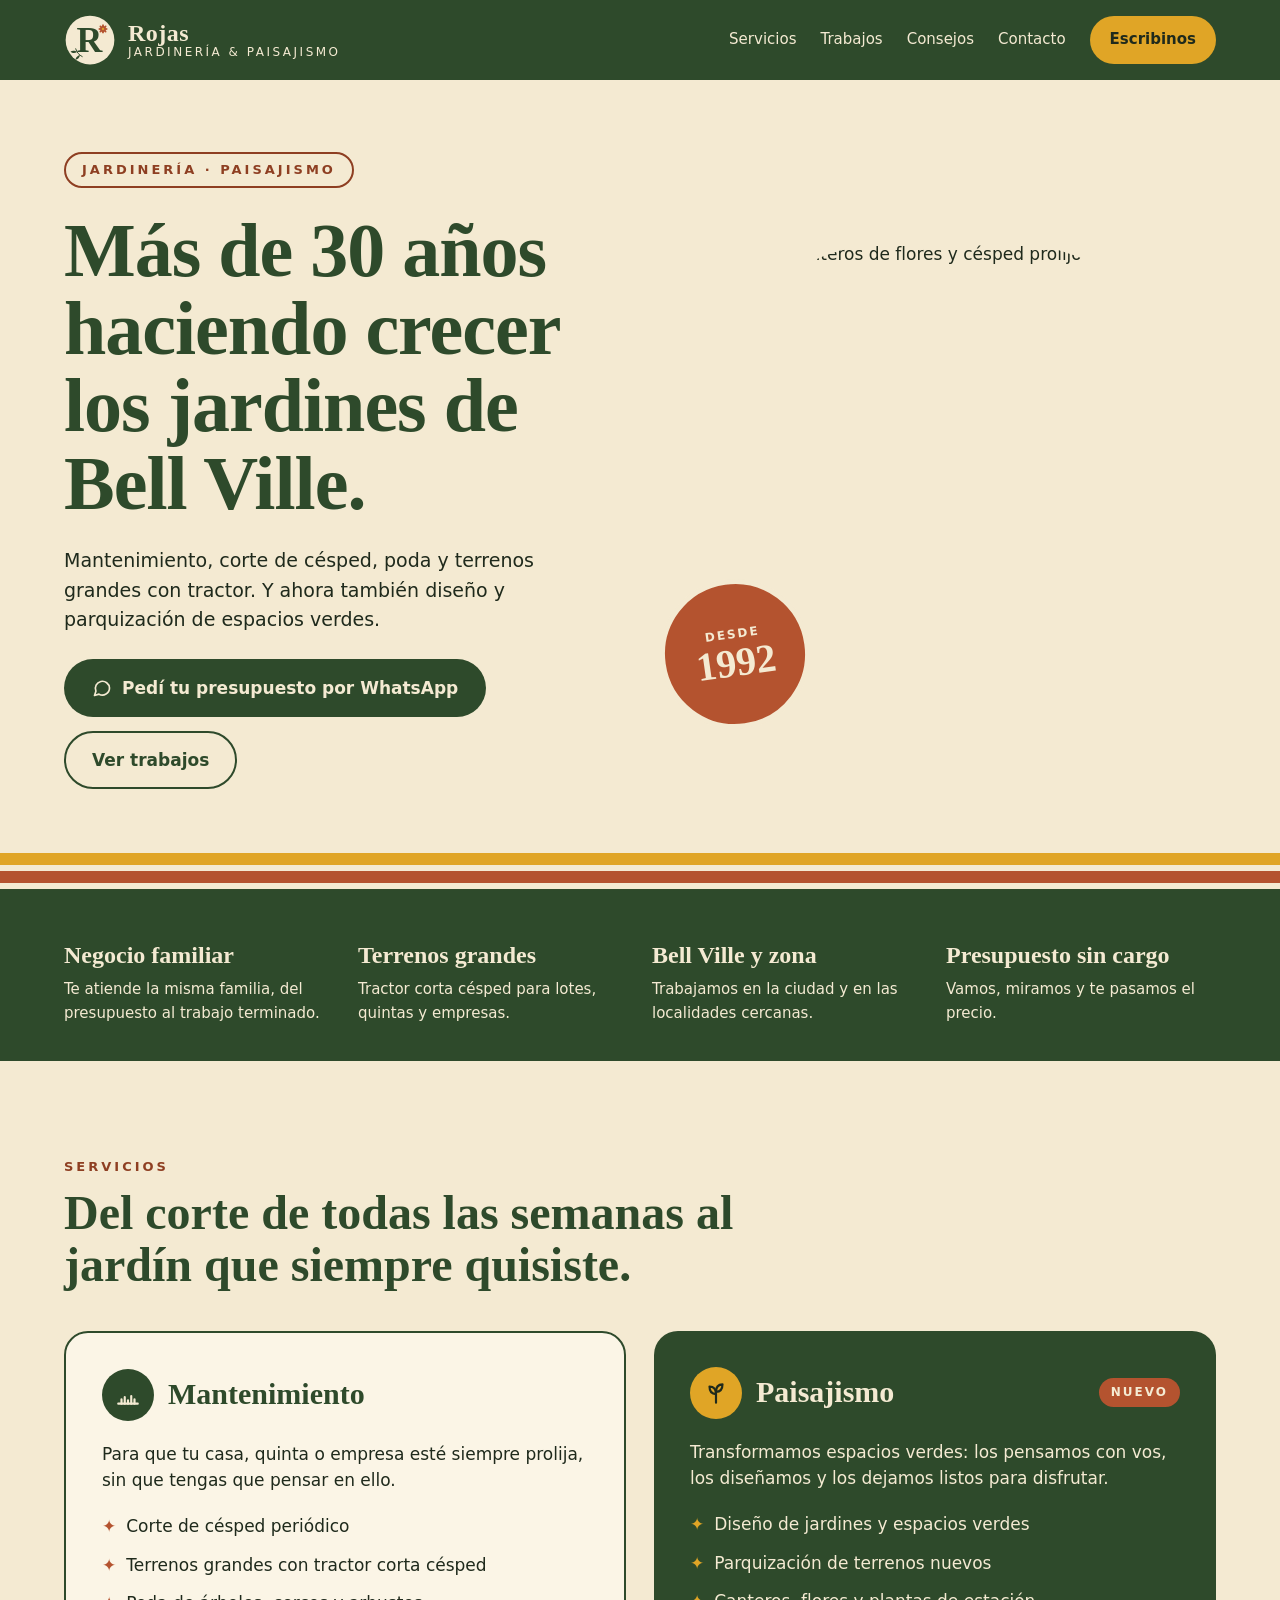
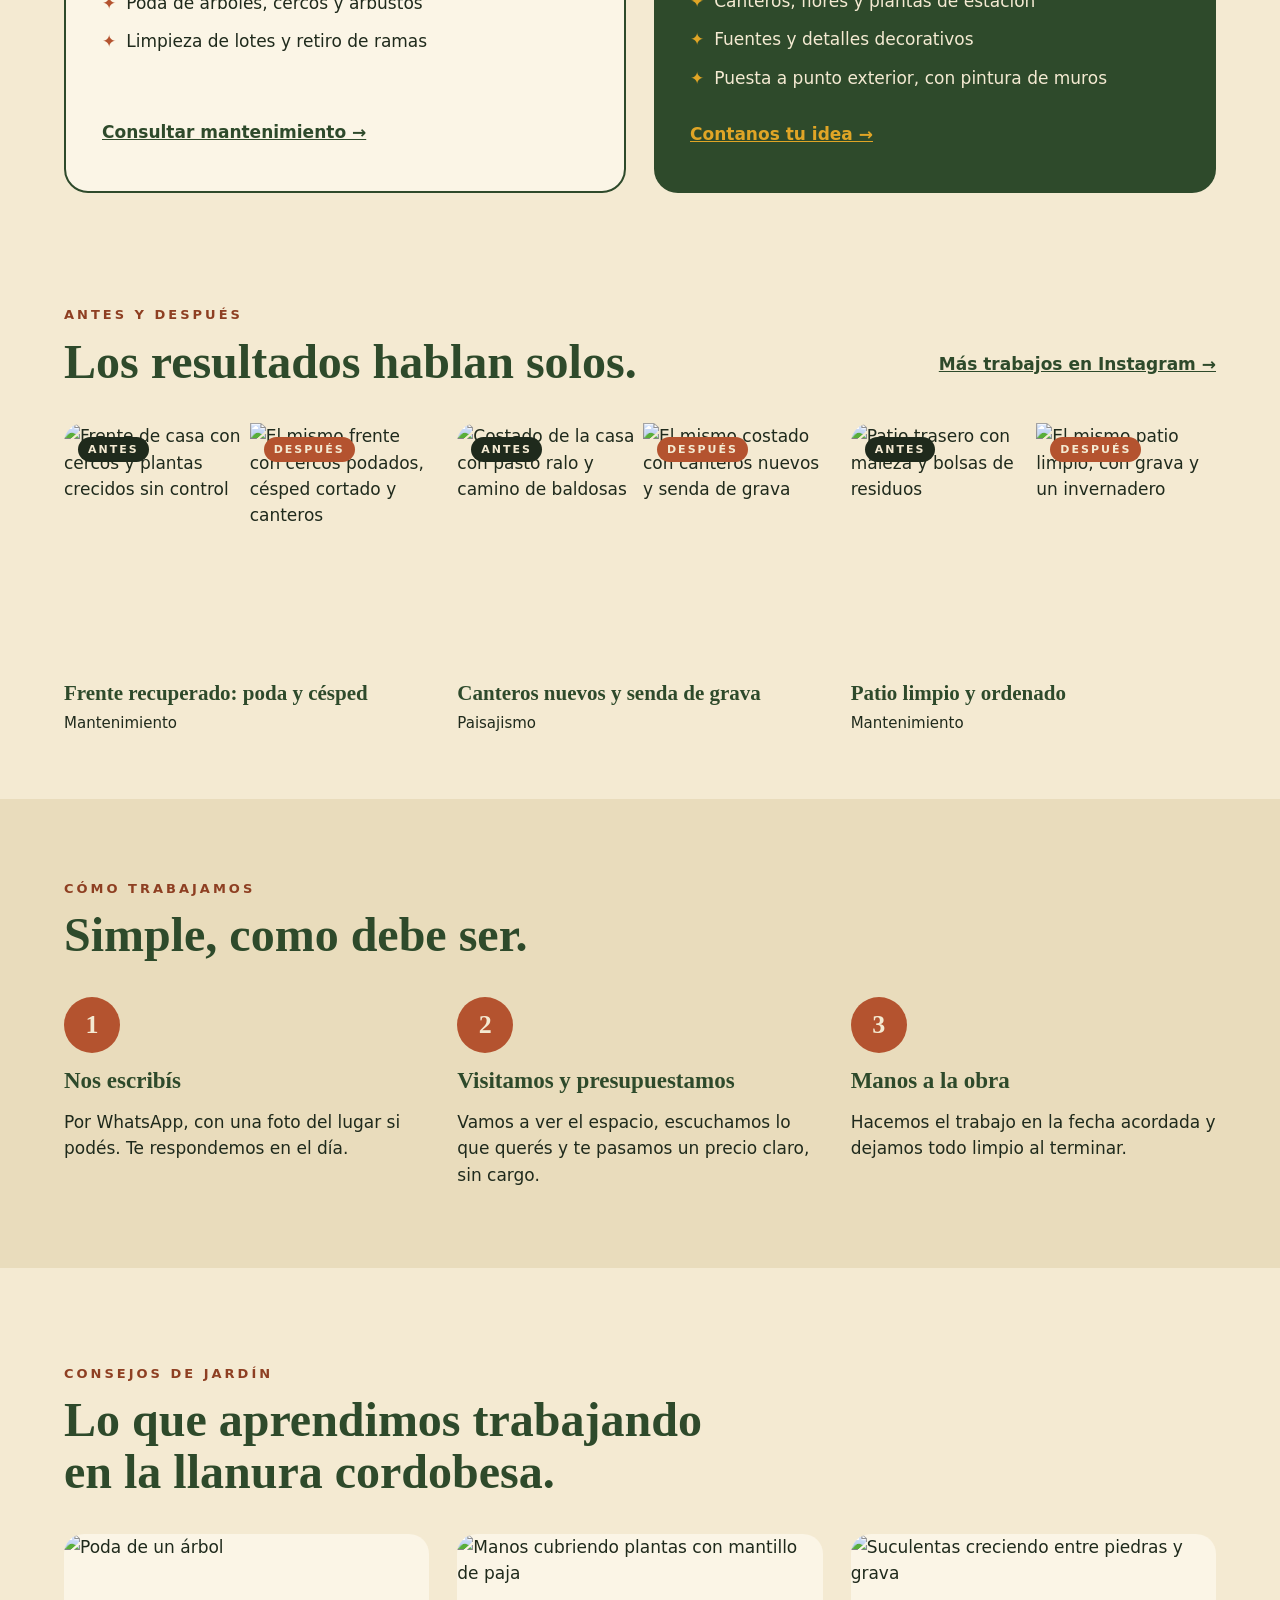
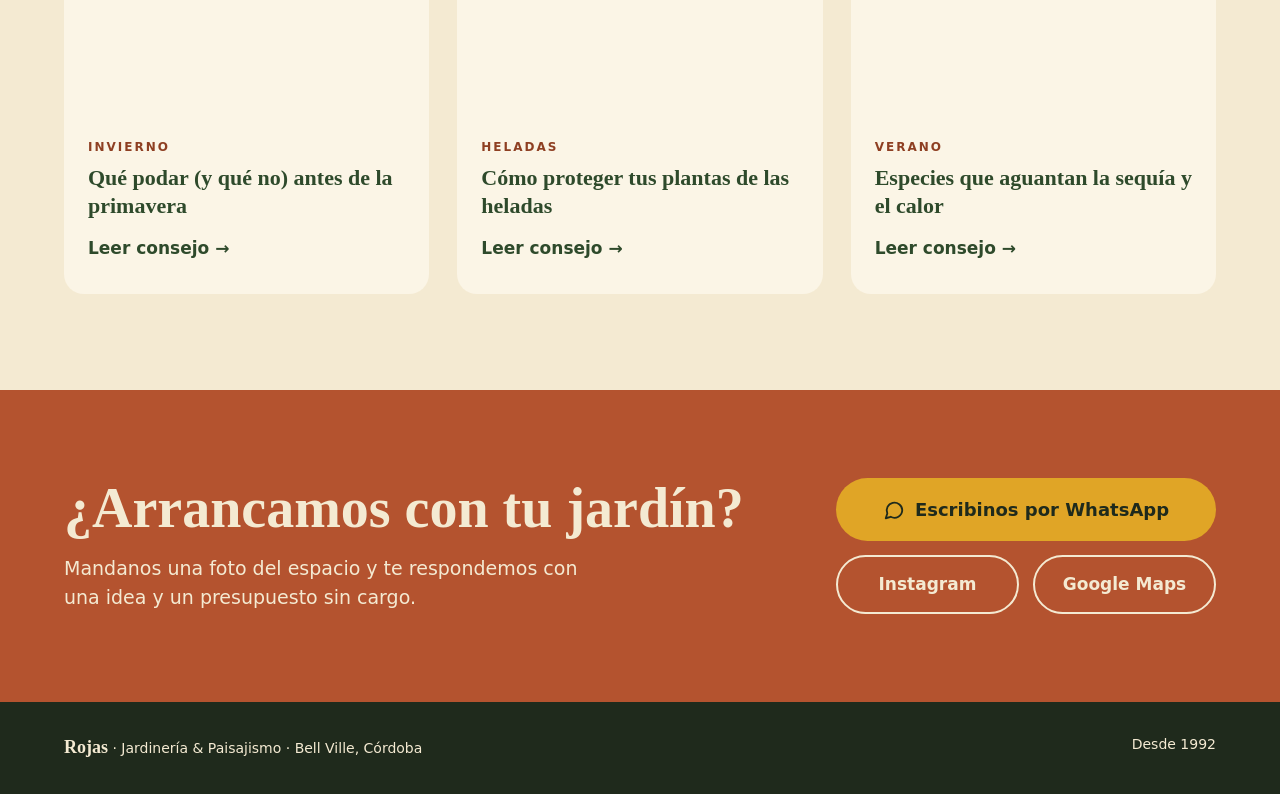
==== index.html @ 43760da1 "Add files via upload" ====
<!DOCTYPE html>
<html lang="es-AR">
<head>
<meta charset="utf-8">
<meta name="viewport" content="width=device-width, initial-scale=1">
<title>Rojas Jardinería y Paisajismo · Bell Ville, Córdoba</title>
<meta name="description" content="Jardinería y paisajismo en Bell Ville desde 1992. Corte de césped, poda, terrenos grandes con tractor, diseño y parquización de jardines. Presupuesto sin cargo por WhatsApp.">
<link rel="canonical" href="https://jardineriarojasbell.github.io/">
<meta name="theme-color" content="#2E4A2B">
<link rel="icon" type="image/png" href="favicon.png">
<link rel="apple-touch-icon" href="apple-touch-icon.png">

<meta property="og:type" content="website">
<meta property="og:locale" content="es_AR">
<meta property="og:site_name" content="Rojas Jardinería y Paisajismo">
<meta property="og:title" content="Rojas Jardinería y Paisajismo · Bell Ville">
<meta property="og:description" content="Más de 30 años haciendo crecer los jardines de Bell Ville. Mantenimiento, poda, corte con tractor y paisajismo.">
<meta property="og:url" content="https://jardineriarojasbell.github.io/">
<meta property="og:image" content="https://jardineriarojasbell.github.io/img/og.jpg">
<meta property="og:image:width" content="1200">
<meta property="og:image:height" content="630">
<meta name="twitter:card" content="summary_large_image">

<link rel="preload" href="fonts/fraunces-latin.woff2" as="font" type="font/woff2" crossorigin>
<link rel="preload" href="fonts/worksans-latin.woff2" as="font" type="font/woff2" crossorigin>
<link rel="preload" href="img/hero.webp" as="image" fetchpriority="high">

<script type="application/ld+json">
{
  "@context": "https://schema.org",
  "@type": "LocalBusiness",
  "additionalType": "https://en.wikipedia.org/wiki/Landscaping",
  "name": "Rojas Jardinería y Paisajismo",
  "description": "Jardinería y paisajismo en Bell Ville desde 1992: mantenimiento, corte de césped, poda, terrenos grandes con tractor, diseño y parquización.",
  "url": "https://jardineriarojasbell.github.io/",
  "image": "https://jardineriarojasbell.github.io/img/og.jpg",
  "logo": "https://jardineriarojasbell.github.io/img/logo.png",
  "foundingDate": "1992",
  "address": {
    "@type": "PostalAddress",
    "addressLocality": "Bell Ville",
    "addressRegion": "Córdoba",
    "addressCountry": "AR"
  },
  "areaServed": { "@type": "City", "name": "Bell Ville" }
}
</script>

<style>
@font-face{font-family:'Fraunces';font-style:normal;font-weight:600 900;font-display:swap;src:url(fonts/fraunces-latin.woff2) format('woff2');unicode-range:U+0000-00FF,U+0131,U+0152-0153,U+02BB-02BC,U+02C6,U+02DA,U+02DC,U+0304,U+0308,U+0329,U+2000-206F,U+20AC,U+2122,U+2191,U+2193,U+2212,U+2215,U+FEFF,U+FFFD}
@font-face{font-family:'Work Sans';font-style:normal;font-weight:400 700;font-display:swap;src:url(fonts/worksans-latin-ext.woff2) format('woff2');unicode-range:U+0100-02BA,U+02BD-02C5,U+02C7-02CC,U+02CE-02D7,U+02DD-02FF,U+0304,U+0308,U+0329,U+1D00-1DBF,U+1E00-1E9F,U+1EF2-1EFF,U+2020,U+20A0-20AB,U+20AD-20C4,U+2113,U+2C60-2C7F,U+A720-A7FF}
@font-face{font-family:'Work Sans';font-style:normal;font-weight:400 700;font-display:swap;src:url(fonts/worksans-latin.woff2) format('woff2');unicode-range:U+0000-00FF,U+0131,U+0152-0153,U+02BB-02BC,U+02C6,U+02DA,U+02DC,U+0304,U+0308,U+0329,U+2000-206F,U+20AC,U+2122,U+2191,U+2193,U+2212,U+2215,U+FEFF,U+FFFD}

:root{--verde:#2E4A2B;--crema:#F4EAD2;--terra:#B4532F;--terra-osc:#8E3F22;--tinta:#1F2A1C;--arena:#E9DCBC;--papel:#FBF5E6;--acento:#E0A526;--serif:'Fraunces',Georgia,serif}
*,*::before,*::after{box-sizing:border-box}
html{scroll-behavior:smooth}
body{margin:0;background:var(--crema);color:var(--tinta);font-family:'Work Sans',system-ui,sans-serif;font-size:17px;line-height:1.55;-webkit-text-size-adjust:100%}
img{max-width:100%}
a{color:var(--verde)}a:hover{color:var(--terra)}
:focus-visible{outline:3px solid var(--acento);outline-offset:3px}
.wrap{max-width:1200px;margin:0 auto;padding-left:24px;padding-right:24px}
.serif{font-family:var(--serif)}
.eyebrow{font-size:13px;font-weight:700;letter-spacing:3px;text-transform:uppercase;color:var(--terra-osc)}
.h2{margin:0;font-family:var(--serif);font-weight:900;font-size:clamp(32px,4vw,48px);line-height:1.08;color:var(--verde)}
.head{display:flex;flex-direction:column;gap:10px;max-width:680px}
.grid{display:grid;gap:28px}
.pill{border-radius:999px}
.sr{position:absolute;width:1px;height:1px;overflow:hidden;clip:rect(0 0 0 0);white-space:nowrap}

/* nav */
header{background:var(--verde);color:var(--crema);position:sticky;top:0;z-index:10}
.nav{display:flex;flex-wrap:wrap;align-items:center;justify-content:space-between;gap:16px;padding-top:14px;padding-bottom:14px}
.brand{display:flex;align-items:center;gap:12px;text-decoration:none;color:var(--crema)}
.brand:hover{color:var(--crema)}
.brand b{display:block;font-family:var(--serif);font-weight:900;font-size:24px;letter-spacing:.5px;line-height:1.05}
.brand small{display:block;font-size:12px;letter-spacing:2.5px;text-transform:uppercase;line-height:1.05}
nav ul{display:flex;flex-wrap:wrap;align-items:center;gap:8px 24px;margin:0;padding:0;list-style:none;font-weight:500;font-size:15px}
nav a{color:var(--crema);text-decoration:none;padding:10px 0;display:inline-block}
nav a:hover{color:var(--acento)}
.btn-acento{background:var(--acento);color:var(--tinta)!important;font-weight:700;padding:12px 20px!important;border-radius:999px}
.btn-acento:hover{background:#f0b93a}
@media (max-width:720px){nav .hide-m{display:none}.brand svg{width:44px;height:44px}}

/* hero */
.hero{display:flex;flex-wrap:wrap;align-items:center;gap:48px;padding-top:72px;padding-bottom:64px}
.hero-txt{flex:1 1 460px;min-width:0;display:flex;flex-direction:column;gap:24px}
.tag{align-self:flex-start;font-size:13px;font-weight:700;letter-spacing:3px;text-transform:uppercase;color:var(--terra-osc);border:2px solid var(--terra-osc);border-radius:999px;padding:6px 16px}
h1{margin:0;font-family:var(--serif);font-weight:900;font-size:clamp(40px,6vw,76px);line-height:1.02;color:var(--verde);letter-spacing:-1px}
.lead{margin:0;font-size:19px;max-width:520px}
.ctas{display:flex;flex-wrap:wrap;gap:14px}
.btn{display:inline-flex;align-items:center;justify-content:center;gap:10px;text-decoration:none;font-weight:700;border-radius:999px;transition:transform .15s ease,background .15s ease}
.btn:hover{transform:translateY(-2px)}
.btn-verde{background:var(--verde);color:var(--crema);padding:16px 28px}
.btn-verde:hover{background:#3a5c36;color:var(--crema)}
.btn-linea{color:var(--verde);padding:14px 26px;border:2px solid var(--verde)}
.btn-linea:hover{background:var(--verde);color:var(--crema)}
.hero-img{flex:1 1 420px;min-width:0;position:relative}
.hero-img img{display:block;width:100%;height:460px;object-fit:cover;border-radius:220px 220px 24px 24px}
.sello{position:absolute;left:-24px;bottom:-28px;width:150px;height:150px;border-radius:50%;background:var(--terra);color:var(--crema);display:flex;flex-direction:column;align-items:center;justify-content:center;text-align:center;transform:rotate(-8deg);border:5px solid var(--crema)}
.sello span{font-size:12px;font-weight:700;letter-spacing:2px;text-transform:uppercase}
.sello strong{font-family:var(--serif);font-weight:900;font-size:40px;line-height:1}
@media (max-width:560px){.hero{padding-top:44px}.hero-img img{height:360px;border-radius:180px 180px 20px 20px}.sello{left:-8px;width:120px;height:120px}.sello strong{font-size:32px}}

.franjas{display:flex;flex-direction:column;gap:6px}
.franjas i{display:block;height:12px}

/* confianza */
.confianza{background:var(--verde);color:var(--crema)}
.confianza .grid{grid-template-columns:repeat(auto-fit,minmax(220px,1fr));gap:24px;padding-top:36px;padding-bottom:36px}
.confianza div div{display:flex;flex-direction:column;gap:4px}
.confianza strong{font-family:var(--serif);font-size:24px}
.confianza span{font-size:15px}

/* servicios */
.servicios{display:flex;flex-direction:column;gap:40px;padding-top:96px;padding-bottom:48px}
.servicios .grid{grid-template-columns:repeat(auto-fit,minmax(min(100%,440px),1fr))}
.card{border-radius:24px;padding:36px;display:flex;flex-direction:column;gap:20px}
.card-claro{background:var(--papel);border:2px solid var(--verde)}
.card-verde{background:var(--verde);color:var(--crema)}
.card-top{display:flex;align-items:center;gap:14px}
.ico{width:52px;height:52px;flex:none;border-radius:50%;display:flex;align-items:center;justify-content:center}
.card h3{margin:0;font-family:var(--serif);font-size:30px}
.card-claro h3{color:var(--verde)}
.nuevo{margin-left:auto;font-size:12px;font-weight:700;letter-spacing:2px;text-transform:uppercase;background:var(--terra);padding:5px 12px;border-radius:999px}
.card p{margin:0}
.lista{margin:0;padding:0;list-style:none;display:flex;flex-direction:column;gap:12px;font-weight:500}
.lista li{display:flex;gap:10px;align-items:baseline}
.lista li::before{content:"✦";color:var(--terra);font-weight:900}
.card-verde .lista li::before{color:var(--acento)}
.mas{align-self:flex-start;margin-top:auto;font-weight:700;padding:10px 0}
.card-verde .mas{color:var(--acento)}
.card-verde .mas:hover{color:var(--crema)}

/* trabajos */
.trabajos{display:flex;flex-direction:column;gap:36px;padding-top:64px;padding-bottom:64px}
.trabajos-head{display:flex;flex-wrap:wrap;align-items:flex-end;justify-content:space-between;gap:16px}
.trabajos .grid{grid-template-columns:repeat(auto-fit,minmax(min(100%,340px),1fr))}
figure{margin:0;display:flex;flex-direction:column;gap:14px}
.par{display:grid;grid-template-columns:repeat(2,minmax(0,1fr));gap:6px;border-radius:20px;overflow:hidden}
.foto{height:240px;position:relative;padding:14px;display:flex;flex-direction:column}
.foto img{position:absolute;inset:0;width:100%;height:100%;object-fit:cover}
.foto span{position:relative;align-self:flex-start;color:var(--crema);font-size:11px;font-weight:700;letter-spacing:2px;padding:4px 10px;border-radius:999px}
.antes span{background:var(--tinta)}
.despues span{background:var(--terra)}
figcaption{display:flex;flex-direction:column;gap:2px}
figcaption strong{font-family:var(--serif);font-size:21px;color:var(--verde)}
figcaption span{font-size:15px}

/* pasos */
.pasos-bg{background:var(--arena)}
.pasos{display:flex;flex-direction:column;gap:36px;padding-top:80px;padding-bottom:80px}
.pasos ol{margin:0;padding:0;list-style:none;grid-template-columns:repeat(auto-fit,minmax(min(100%,280px),1fr))}
.pasos li{display:flex;flex-direction:column;gap:10px}
.num{width:56px;height:56px;border-radius:50%;background:var(--terra);color:var(--crema);font-family:var(--serif);font-weight:900;font-size:26px;display:flex;align-items:center;justify-content:center}
.pasos strong{font-family:var(--serif);font-size:23px;color:var(--verde)}

/* consejos */
.consejos{display:flex;flex-direction:column;gap:36px;padding-top:96px;padding-bottom:96px}
.consejos .grid{grid-template-columns:repeat(auto-fit,minmax(min(100%,300px),1fr));align-items:start}
.tip{background:var(--papel);border-radius:20px;overflow:hidden}
.tip img{display:block;width:100%;height:180px;object-fit:cover}
.tip-body{padding:24px;display:flex;flex-direction:column;gap:8px}
.tip-body .eyebrow{font-size:12px;letter-spacing:2px}
.tip h3{margin:0;font-family:var(--serif);font-size:22px;line-height:1.25;color:var(--verde)}
.tip summary{font-weight:700;color:var(--verde);padding:8px 0;cursor:pointer;list-style:none}
.tip summary::-webkit-details-marker{display:none}
.tip summary::after{content:" →"}
.tip details[open] summary::after{content:" ↑"}
.tip summary:hover{color:var(--terra)}
.tip details p{margin:4px 0 10px;font-size:16px}

/* contacto */
.contacto{background:var(--terra);color:var(--crema)}
.contacto .wrap{display:flex;flex-wrap:wrap;align-items:center;justify-content:space-between;gap:40px;padding-top:88px;padding-bottom:88px}
.contacto-txt{flex:1 1 480px;min-width:0;display:flex;flex-direction:column;gap:16px}
.contacto h2{margin:0;font-family:var(--serif);font-weight:900;font-size:clamp(34px,4.5vw,56px);line-height:1.05}
.contacto-btns{flex:0 1 380px;display:flex;flex-direction:column;gap:14px;min-width:min(100%,280px)}
.btn-wa{background:var(--acento);color:var(--tinta);font-size:18px;padding:18px 28px}
.btn-wa:hover{background:#f0b93a;color:var(--tinta)}
.dos{display:grid;grid-template-columns:repeat(2,minmax(0,1fr));gap:14px}
.btn-crema{color:var(--crema);padding:14px;border:2px solid var(--crema)}
.btn-crema:hover{background:var(--crema);color:var(--terra)}

footer.pie{background:var(--tinta);color:var(--crema)}
.pie .wrap{display:flex;flex-wrap:wrap;justify-content:space-between;gap:12px;font-size:14px;padding-top:32px;padding-bottom:32px}
.pie strong{font-family:var(--serif);font-size:18px}

/* botón flotante WhatsApp en celular */
.wa-float{position:fixed;right:16px;bottom:16px;z-index:20;width:58px;height:58px;border-radius:50%;background:#25D366;color:#fff;display:none;align-items:center;justify-content:center;box-shadow:0 6px 18px rgba(0,0,0,.25)}
.wa-float:hover{color:#fff}
@media (max-width:720px){.wa-float{display:flex}}
@media (prefers-reduced-motion:reduce){html{scroll-behavior:auto}.btn{transition:none}.btn:hover{transform:none}}
</style>
</head>
<body>

<header>
  <div class="wrap nav">
    <a href="#inicio" class="brand" aria-label="Rojas Jardinería y Paisajismo, inicio">
      <svg width="52" height="52" viewBox="0 0 320 320" aria-hidden="true">
        <defs>
          <path id="leaf" d="M0,0 C7,-9 19,-11 28,-5 C19,3 7,3 0,0 Z"/>
          <g id="daisy">
            <ellipse cx="0" cy="-12" rx="5" ry="10"/>
            <ellipse cx="0" cy="-12" rx="5" ry="10" transform="rotate(45)"/>
            <ellipse cx="0" cy="-12" rx="5" ry="10" transform="rotate(90)"/>
            <ellipse cx="0" cy="-12" rx="5" ry="10" transform="rotate(135)"/>
            <ellipse cx="0" cy="-12" rx="5" ry="10" transform="rotate(180)"/>
            <ellipse cx="0" cy="-12" rx="5" ry="10" transform="rotate(225)"/>
            <ellipse cx="0" cy="-12" rx="5" ry="10" transform="rotate(270)"/>
            <ellipse cx="0" cy="-12" rx="5" ry="10" transform="rotate(315)"/>
          </g>
        </defs>
        <circle cx="160" cy="160" r="150" fill="#F4EAD2"/>
        <path d="M112,262 C92,252 78,236 72,214" fill="none" stroke="#2E4A2B" stroke-width="6" stroke-linecap="round"/>
        <use href="#leaf" fill="#2E4A2B" transform="translate(98,253) rotate(145) scale(1.4)"/>
        <use href="#leaf" fill="#2E4A2B" transform="translate(80,234) rotate(-165) scale(1.4)"/>
        <text x="156" y="236" text-anchor="middle" font-family="Fraunces, Georgia, serif" font-weight="900" font-size="220" fill="#2E4A2B">R</text>
        <use href="#daisy" fill="#B4532F" transform="translate(240,92) scale(1.3)"/>
        <circle cx="240" cy="92" r="7" fill="#E0A526"/>
      </svg>
      <span><b>Rojas</b><small>Jardinería &amp; Paisajismo</small></span>
    </a>
    <nav aria-label="Principal">
      <ul>
        <li class="hide-m"><a href="#servicios">Servicios</a></li>
        <li class="hide-m"><a href="#trabajos">Trabajos</a></li>
        <li class="hide-m"><a href="#consejos">Consejos</a></li>
        <li class="hide-m"><a href="#contacto">Contacto</a></li>
        <li><a href="https://wa.me/" class="btn-acento" target="_blank" rel="noopener">Escribinos</a></li>
      </ul>
    </nav>
  </div>
</header>

<main>

<section id="inicio" class="wrap hero">
  <div class="hero-txt">
    <span class="tag">Jardinería · Paisajismo</span>
    <h1>Más de 30 años haciendo crecer los jardines de Bell Ville.</h1>
    <p class="lead">Mantenimiento, corte de césped, poda y terrenos grandes con tractor. Y ahora también diseño y parquización de espacios verdes.</p>
    <div class="ctas">
      <a href="https://wa.me/" class="btn btn-verde" target="_blank" rel="noopener">
        <svg width="20" height="20" viewBox="0 0 24 24" fill="none" stroke="currentColor" stroke-width="2" stroke-linecap="round" stroke-linejoin="round" aria-hidden="true"><path d="M21 12a8.5 8.5 0 0 1-12.6 7.4L3 21l1.7-5.2A8.5 8.5 0 1 1 21 12z"/></svg>
        Pedí tu presupuesto por WhatsApp</a>
      <a href="#trabajos" class="btn btn-linea">Ver trabajos</a>
    </div>
  </div>
  <div class="hero-img">
    <img src="img/hero.webp" width="960" height="615" alt="Jardín con canteros de flores y césped prolijo" fetchpriority="high">
    <div class="sello" aria-label="Desde 1992"><span>Desde</span><strong>1992</strong></div>
  </div>
</section>

<div class="franjas" aria-hidden="true"><i style="background:var(--acento)"></i><i style="background:var(--terra)"></i><i style="background:var(--verde)"></i></div>

<section class="confianza" aria-label="Por qué elegirnos">
  <div class="wrap grid">
    <div><strong>Negocio familiar</strong><span>Te atiende la misma familia, del presupuesto al trabajo terminado.</span></div>
    <div><strong>Terrenos grandes</strong><span>Tractor corta césped para lotes, quintas y empresas.</span></div>
    <div><strong>Bell Ville y zona</strong><span>Trabajamos en la ciudad y en las localidades cercanas.</span></div>
    <div><strong>Presupuesto sin cargo</strong><span>Vamos, miramos y te pasamos el precio.</span></div>
  </div>
</section>

<section id="servicios" class="wrap servicios">
  <div class="head">
    <span class="eyebrow">Servicios</span>
    <h2 class="h2">Del corte de todas las semanas al jardín que siempre quisiste.</h2>
  </div>
  <div class="grid">
    <article class="card card-claro">
      <div class="card-top">
        <span class="ico" style="background:var(--verde);color:var(--crema)"><svg width="26" height="26" viewBox="0 0 24 24" fill="none" stroke="currentColor" stroke-width="2" stroke-linecap="round" stroke-linejoin="round" aria-hidden="true"><path d="M3 20h18"/><path d="M6 20v-4M9 20v-6M12 20v-3M15 20v-7M18 20v-4"/></svg></span>
        <h3>Mantenimiento</h3>
      </div>
      <p>Para que tu casa, quinta o empresa esté siempre prolija, sin que tengas que pensar en ello.</p>
      <ul class="lista">
        <li>Corte de césped periódico</li>
        <li>Terrenos grandes con tractor corta césped</li>
        <li>Poda de árboles, cercos y arbustos</li>
        <li>Limpieza de lotes y retiro de ramas</li>
      </ul>
      <a href="https://wa.me/" class="mas" target="_blank" rel="noopener">Consultar mantenimiento →</a>
    </article>
    <article class="card card-verde">
      <div class="card-top">
        <span class="ico" style="background:var(--acento);color:var(--tinta)"><svg width="26" height="26" viewBox="0 0 24 24" fill="none" stroke="currentColor" stroke-width="2" stroke-linecap="round" stroke-linejoin="round" aria-hidden="true"><path d="M12 21v-9"/><path d="M12 13c-4 0-6-3-6-7 4 0 6 3 6 7z"/><path d="M12 11c0-4 2-7 6-7 0 4-2 7-6 7z"/></svg></span>
        <h3>Paisajismo</h3>
        <span class="nuevo">Nuevo</span>
      </div>
      <p>Transformamos espacios verdes: los pensamos con vos, los diseñamos y los dejamos listos para disfrutar.</p>
      <ul class="lista">
        <li>Diseño de jardines y espacios verdes</li>
        <li>Parquización de terrenos nuevos</li>
        <li>Canteros, flores y plantas de estación</li>
        <li>Fuentes y detalles decorativos</li>
        <li>Puesta a punto exterior, con pintura de muros</li>
      </ul>
      <a href="https://wa.me/" class="mas" target="_blank" rel="noopener">Contanos tu idea →</a>
    </article>
  </div>
</section>

<section id="trabajos" class="wrap trabajos">
  <div class="trabajos-head">
    <div class="head">
      <span class="eyebrow">Antes y después</span>
      <h2 class="h2">Los resultados hablan solos.</h2>
    </div>
    <a href="https://www.instagram.com/" target="_blank" rel="noopener" style="font-weight:700;padding:10px 0">Más trabajos en Instagram →</a>
  </div>
  <div class="grid">
    <figure>
      <div class="par">
        <div class="foto antes"><img src="img/t1-antes.webp" width="640" height="426" loading="lazy" decoding="async" alt="Frente de casa con cercos y plantas crecidos sin control"><span>ANTES</span></div>
        <div class="foto despues"><img src="img/t1-despues.webp" width="640" height="426" loading="lazy" decoding="async" alt="El mismo frente con cercos podados, césped cortado y canteros"><span>DESPUÉS</span></div>
      </div>
      <figcaption><strong>Frente recuperado: poda y césped</strong><span>Mantenimiento</span></figcaption>
    </figure>
    <figure>
      <div class="par">
        <div class="foto antes"><img src="img/t2-antes.webp" width="640" height="521" loading="lazy" decoding="async" alt="Costado de la casa con pasto ralo y camino de baldosas"><span>ANTES</span></div>
        <div class="foto despues"><img src="img/t2-despues.webp" width="640" height="480" loading="lazy" decoding="async" alt="El mismo costado con canteros nuevos y senda de grava"><span>DESPUÉS</span></div>
      </div>
      <figcaption><strong>Canteros nuevos y senda de grava</strong><span>Paisajismo</span></figcaption>
    </figure>
    <figure>
      <div class="par">
        <div class="foto antes"><img src="img/t3-antes.webp" width="640" height="480" loading="lazy" decoding="async" alt="Patio trasero con maleza y bolsas de residuos"><span>ANTES</span></div>
        <div class="foto despues"><img src="img/t3-despues.webp" width="640" height="481" loading="lazy" decoding="async" alt="El mismo patio limpio, con grava y un invernadero"><span>DESPUÉS</span></div>
      </div>
      <figcaption><strong>Patio limpio y ordenado</strong><span>Mantenimiento</span></figcaption>
    </figure>
  </div>
</section>

<section class="pasos-bg">
  <div class="wrap pasos">
    <div class="head">
      <span class="eyebrow">Cómo trabajamos</span>
      <h2 class="h2">Simple, como debe ser.</h2>
    </div>
    <ol class="grid">
      <li><span class="num" aria-hidden="true">1</span><strong>Nos escribís</strong><span>Por WhatsApp, con una foto del lugar si podés. Te respondemos en el día.</span></li>
      <li><span class="num" aria-hidden="true">2</span><strong>Visitamos y presupuestamos</strong><span>Vamos a ver el espacio, escuchamos lo que querés y te pasamos un precio claro, sin cargo.</span></li>
      <li><span class="num" aria-hidden="true">3</span><strong>Manos a la obra</strong><span>Hacemos el trabajo en la fecha acordada y dejamos todo limpio al terminar.</span></li>
    </ol>
  </div>
</section>

<section id="consejos" class="wrap consejos">
  <div class="head">
    <span class="eyebrow">Consejos de jardín</span>
    <h2 class="h2">Lo que aprendimos trabajando en la llanura cordobesa.</h2>
  </div>
  <div class="grid">
    <article class="tip">
      <img src="img/c-poda.webp" width="760" height="420" loading="lazy" decoding="async" alt="Poda de un árbol">
      <div class="tip-body">
        <span class="eyebrow">Invierno</span>
        <h3>Qué podar (y qué no) antes de la primavera</h3>
        <details>
          <summary>Leer consejo</summary>
          <p>Julio y agosto son los meses ideales para podar árboles de hoja caduca, frutales y rosales: la planta está en reposo y cicatriza mejor. Sacá primero las ramas secas, enfermas o que se cruzan.</p>
          <p>Lo que <strong>no</strong> conviene tocar ahora son los arbustos que florecen a fines de invierno o en primavera (como el jazmín o la forsythia): si los podás, perdés las flores del año. Esos se podan apenas terminan de florecer.</p>
        </details>
      </div>
    </article>
    <article class="tip">
      <img src="img/c-heladas.webp" width="500" height="331" loading="lazy" decoding="async" alt="Manos cubriendo plantas con mantillo de paja">
      <div class="tip-body">
        <span class="eyebrow">Heladas</span>
        <h3>Cómo proteger tus plantas de las heladas</h3>
        <details>
          <summary>Leer consejo</summary>
          <p>Cubrí la base de las plantas con una capa de paja, hojas secas o chips de madera: abriga las raíces y guarda la humedad. En las noches más frías, tapá las especies delicadas con tela antihelada o una sábana vieja, sin que toque el suelo; nunca con nylon directo sobre las hojas.</p>
          <p>Regá a media mañana y no de noche: la tierra húmeda retiene mejor el calor del día. Y no podes lo quemado hasta que pase el riesgo de helada, porque esas hojas protegen a las de abajo.</p>
        </details>
      </div>
    </article>
    <article class="tip">
      <img src="img/c-sequia.webp" width="540" height="220" loading="lazy" decoding="async" alt="Suculentas creciendo entre piedras y grava">
      <div class="tip-body">
        <span class="eyebrow">Verano</span>
        <h3>Especies que aguantan la sequía y el calor</h3>
        <details>
          <summary>Leer consejo</summary>
          <p>Para canteros que piden poca agua funcionan muy bien la lavanda, el romero, las salvias, la gaura, los agapantos, las gramíneas ornamentales y las suculentas. Agrupalas en sectores soleados y terminá con grava o mantillo para que el suelo no se seque.</p>
          <p>En verano conviene regar temprano a la mañana o al atardecer, en profundidad y menos seguido: así las raíces bajan y la planta resiste mejor los días de calor fuerte.</p>
        </details>
      </div>
    </article>
  </div>
</section>

<!--
  TESTIMONIOS: descomentar cuando tengas reseñas reales de Google Maps.
<section class="wrap" style="padding-bottom:96px;display:flex;flex-direction:column;gap:32px">
  <span class="eyebrow">Lo que dicen nuestros clientes</span>
  <div class="grid" style="grid-template-columns:repeat(auto-fit,minmax(min(100%,340px),1fr))">
    <blockquote style="margin:0;padding:32px;border:2px solid var(--verde);border-radius:20px;display:flex;flex-direction:column;gap:16px">
      <span class="serif" style="font-size:64px;line-height:.6;color:var(--terra)" aria-hidden="true">“</span>
      <p class="serif" style="margin:0;font-size:21px;line-height:1.4;color:var(--verde)">Texto de la reseña</p>
      <footer style="font-weight:600;font-size:15px">Nombre · Localidad · ★★★★★ en Google</footer>
    </blockquote>
  </div>
</section>
-->

<section id="contacto" class="contacto">
  <div class="wrap">
    <div class="contacto-txt">
      <h2>¿Arrancamos con tu jardín?</h2>
      <p style="margin:0;font-size:19px;max-width:520px">Mandanos una foto del espacio y te respondemos con una idea y un presupuesto sin cargo.</p>
    </div>
    <div class="contacto-btns">
      <a href="https://wa.me/" class="btn btn-wa" target="_blank" rel="noopener">
        <svg width="22" height="22" viewBox="0 0 24 24" fill="none" stroke="currentColor" stroke-width="2" stroke-linecap="round" stroke-linejoin="round" aria-hidden="true"><path d="M21 12a8.5 8.5 0 0 1-12.6 7.4L3 21l1.7-5.2A8.5 8.5 0 1 1 21 12z"/></svg>
        Escribinos por WhatsApp</a>
      <div class="dos">
        <a href="https://www.instagram.com/" class="btn btn-crema" target="_blank" rel="noopener">Instagram</a>
        <a href="https://www.google.com/maps/search/?api=1&amp;query=Bell+Ville+C%C3%B3rdoba" class="btn btn-crema" target="_blank" rel="noopener">Google Maps</a>
      </div>
    </div>
  </div>
</section>

</main>

<footer class="pie">
  <div class="wrap">
    <span><strong>Rojas</strong> · Jardinería &amp; Paisajismo · Bell Ville, Córdoba</span>
    <span>Desde 1992</span>
  </div>
</footer>

<a href="https://wa.me/" class="wa-float" target="_blank" rel="noopener" aria-label="Escribinos por WhatsApp">
  <svg width="28" height="28" viewBox="0 0 24 24" fill="none" stroke="currentColor" stroke-width="2.2" stroke-linecap="round" stroke-linejoin="round" aria-hidden="true"><path d="M21 12a8.5 8.5 0 0 1-12.6 7.4L3 21l1.7-5.2A8.5 8.5 0 1 1 21 12z"/></svg>
</a>

</body>
</html>
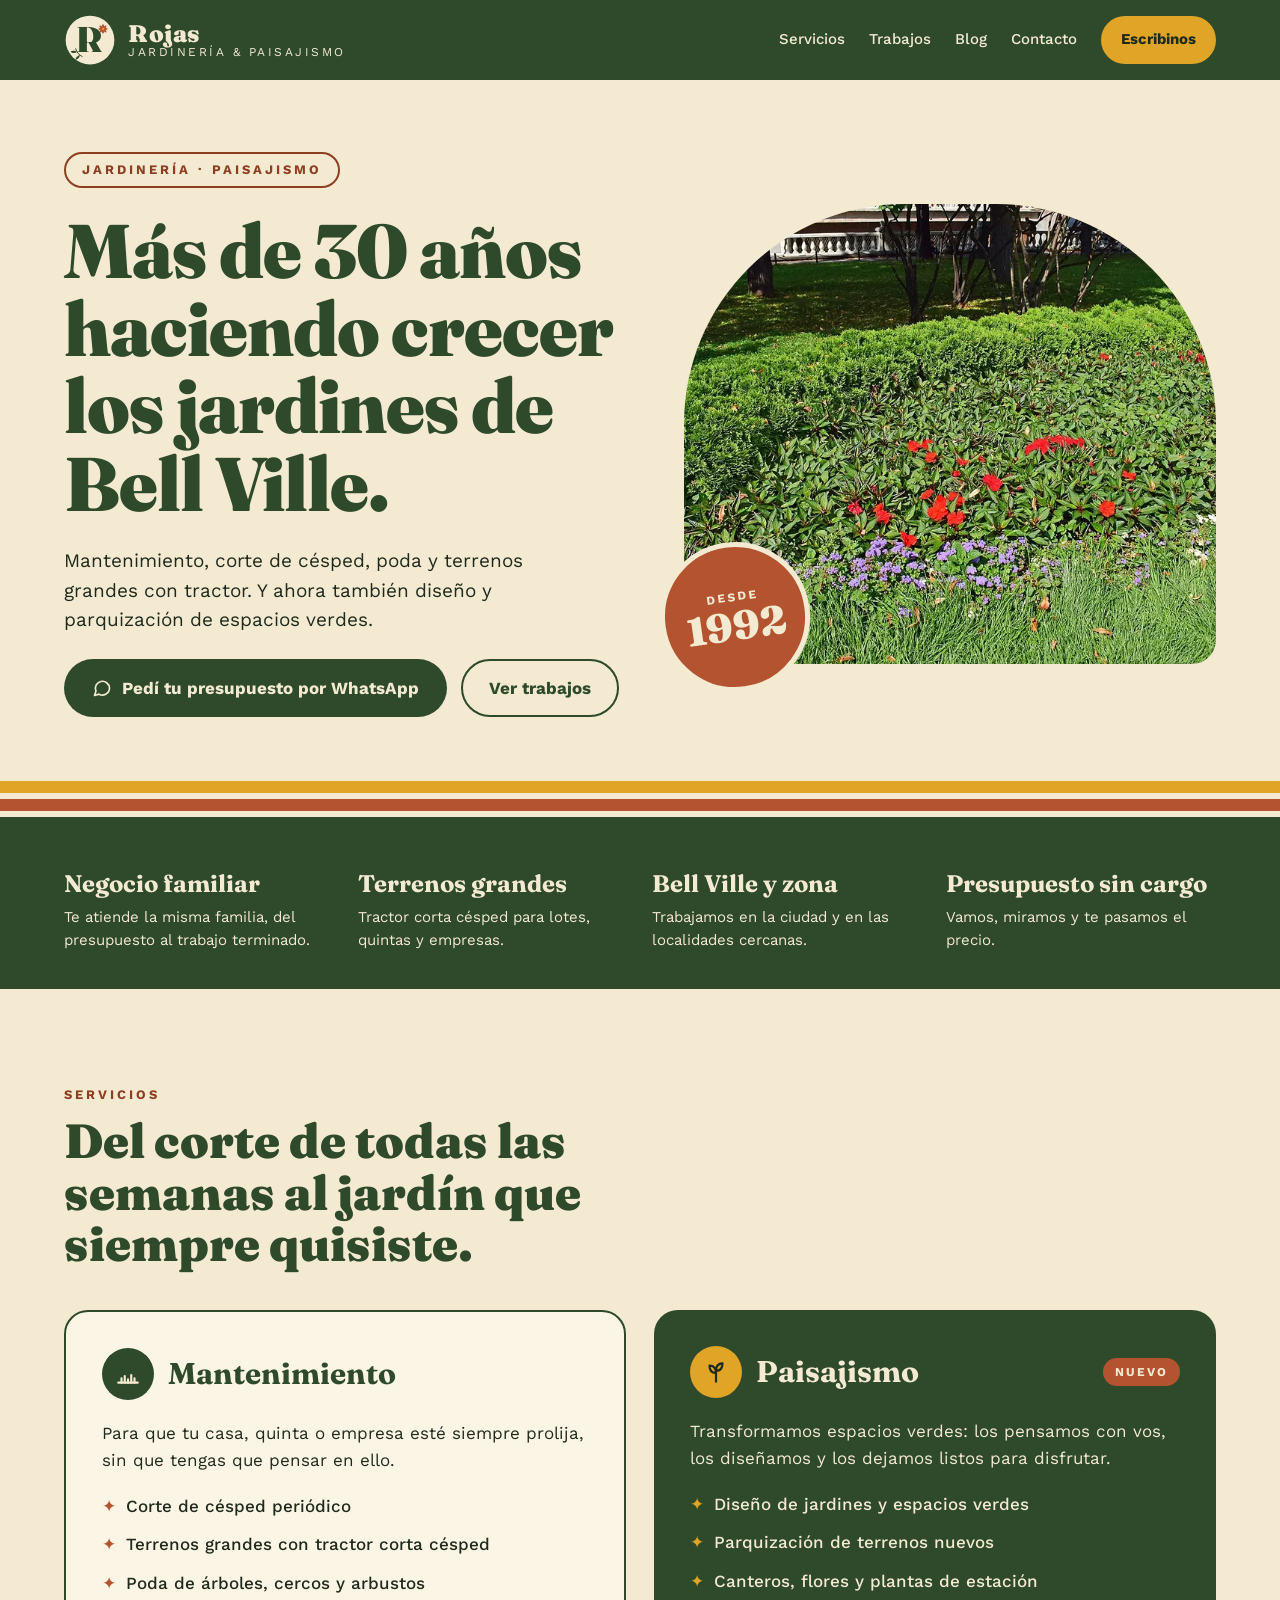
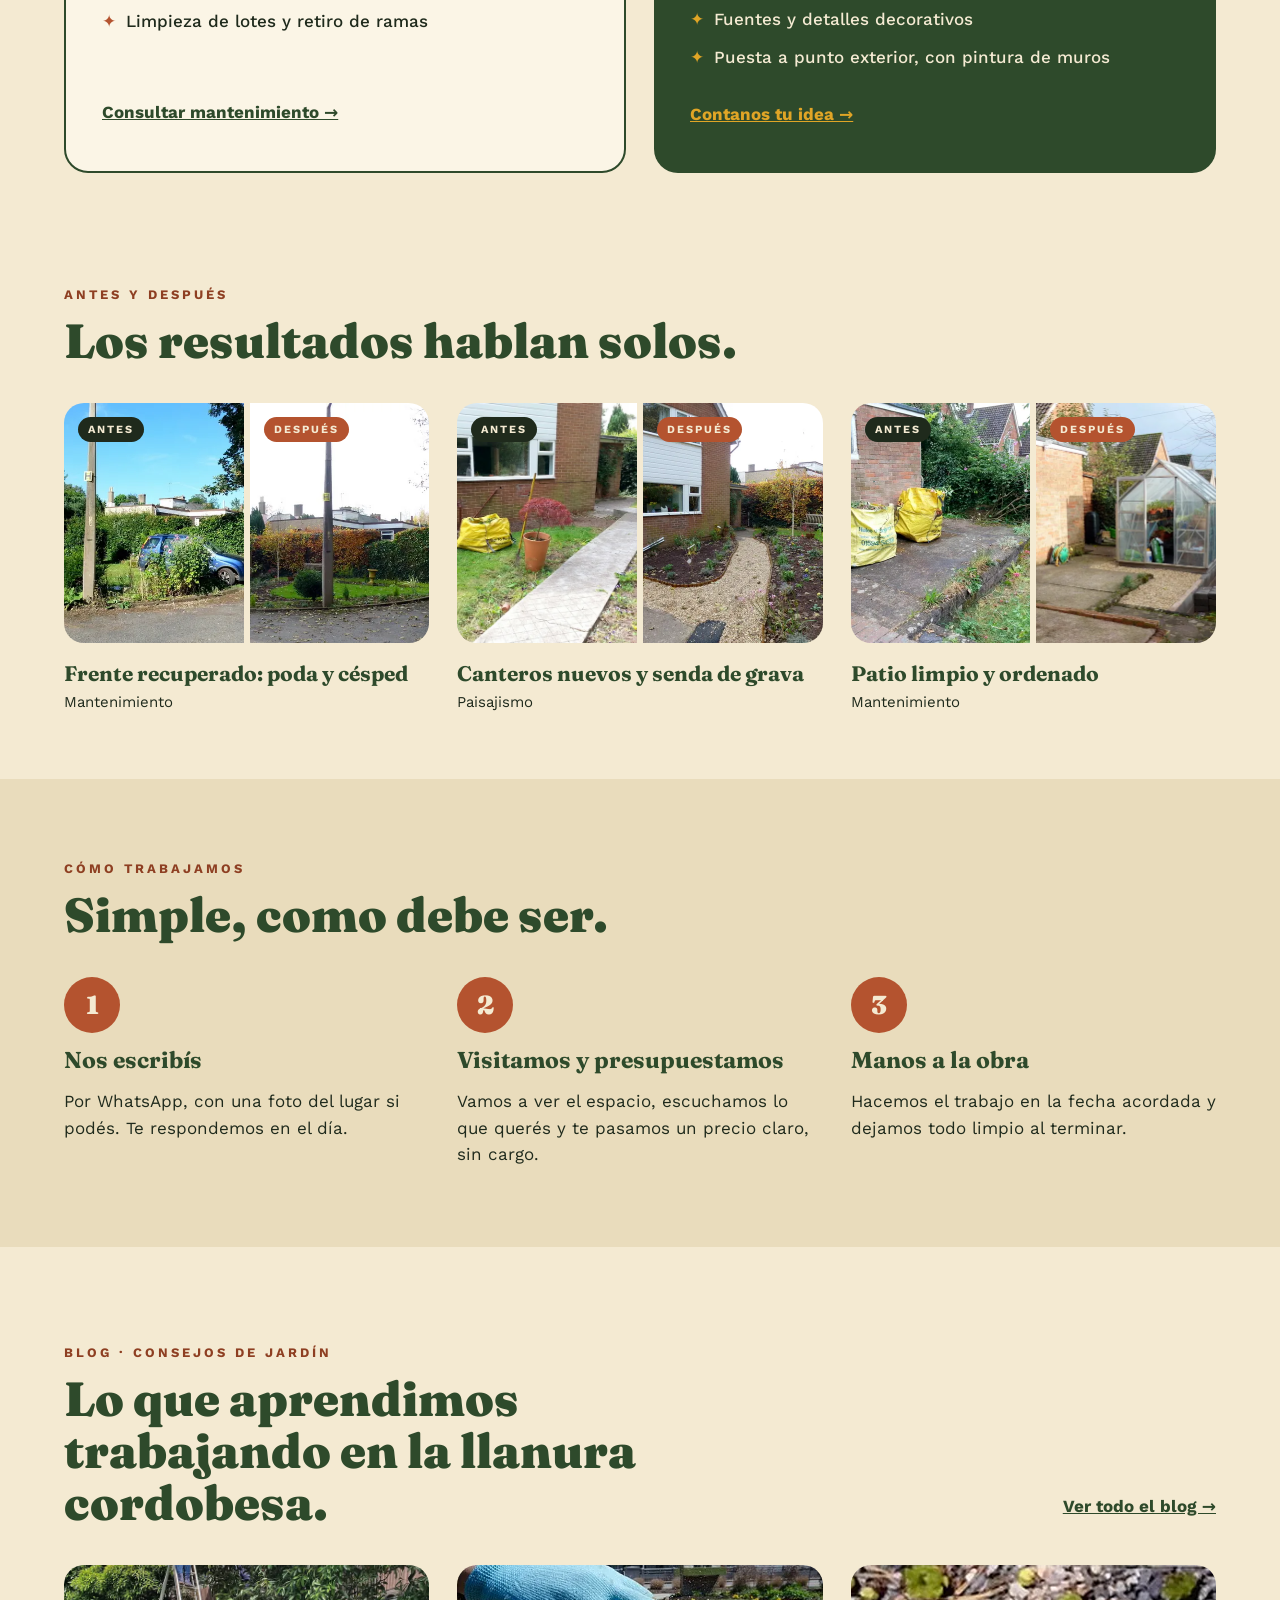
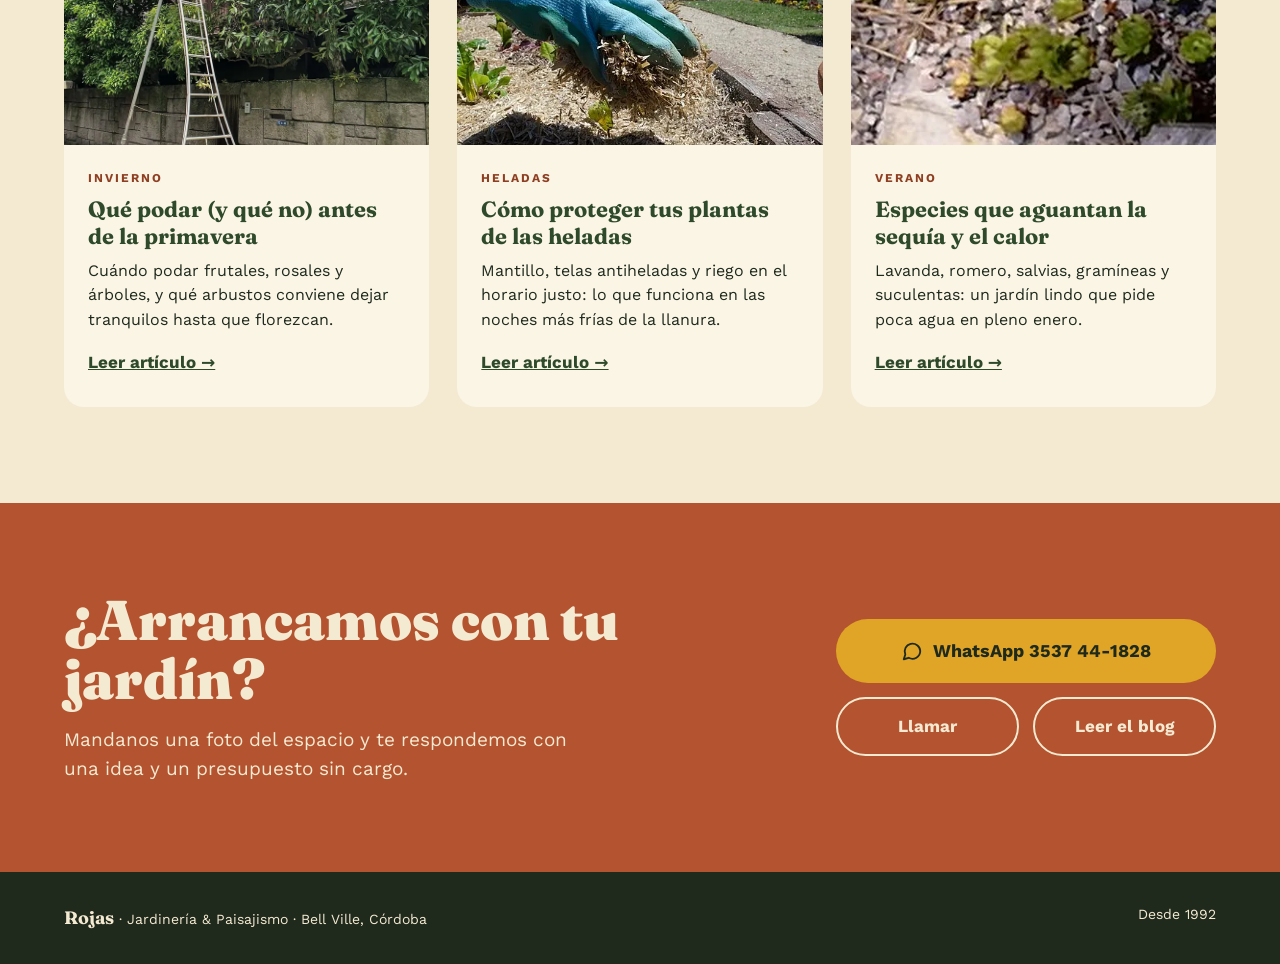
==== commit 7e67e7c5: "Add files via upload" ====
--- a/index.html
+++ b/index.html
@@ -7,8 +7,8 @@
 <meta name="description" content="Jardinería y paisajismo en Bell Ville desde 1992. Corte de césped, poda, terrenos grandes con tractor, diseño y parquización de jardines. Presupuesto sin cargo por WhatsApp.">
 <link rel="canonical" href="https://jardineriarojasbell.github.io/">
 <meta name="theme-color" content="#2E4A2B">
-<link rel="icon" type="image/png" href="favicon.png">
-<link rel="apple-touch-icon" href="apple-touch-icon.png">
+<link rel="icon" type="image/png" href="/favicon.png">
+<link rel="apple-touch-icon" href="/apple-touch-icon.png">
 
 <meta property="og:type" content="website">
 <meta property="og:locale" content="es_AR">
@@ -21,9 +21,9 @@
 <meta property="og:image:height" content="630">
 <meta name="twitter:card" content="summary_large_image">
 
-<link rel="preload" href="fonts/fraunces-latin.woff2" as="font" type="font/woff2" crossorigin>
-<link rel="preload" href="fonts/worksans-latin.woff2" as="font" type="font/woff2" crossorigin>
-<link rel="preload" href="img/hero.webp" as="image" fetchpriority="high">
+<link rel="preload" href="/fonts/fraunces-latin.woff2" as="font" type="font/woff2" crossorigin>
+<link rel="preload" href="/fonts/worksans-latin.woff2" as="font" type="font/woff2" crossorigin>
+<link rel="preload" href="/img/hero.webp" as="image" fetchpriority="high">
 
 <script type="application/ld+json">
 {
@@ -36,6 +36,8 @@
   "image": "https://jardineriarojasbell.github.io/img/og.jpg",
   "logo": "https://jardineriarojasbell.github.io/img/logo.png",
   "foundingDate": "1992",
+  "telephone": "+54 9 3537 44-1828",
+  "founder": { "@type": "Person", "name": "Marcelo Rojas" },
   "address": {
     "@type": "PostalAddress",
     "addressLocality": "Bell Ville",
@@ -46,151 +48,7 @@
 }
 </script>
 
-<style>
-@font-face{font-family:'Fraunces';font-style:normal;font-weight:600 900;font-display:swap;src:url(fonts/fraunces-latin.woff2) format('woff2');unicode-range:U+0000-00FF,U+0131,U+0152-0153,U+02BB-02BC,U+02C6,U+02DA,U+02DC,U+0304,U+0308,U+0329,U+2000-206F,U+20AC,U+2122,U+2191,U+2193,U+2212,U+2215,U+FEFF,U+FFFD}
-@font-face{font-family:'Work Sans';font-style:normal;font-weight:400 700;font-display:swap;src:url(fonts/worksans-latin-ext.woff2) format('woff2');unicode-range:U+0100-02BA,U+02BD-02C5,U+02C7-02CC,U+02CE-02D7,U+02DD-02FF,U+0304,U+0308,U+0329,U+1D00-1DBF,U+1E00-1E9F,U+1EF2-1EFF,U+2020,U+20A0-20AB,U+20AD-20C4,U+2113,U+2C60-2C7F,U+A720-A7FF}
-@font-face{font-family:'Work Sans';font-style:normal;font-weight:400 700;font-display:swap;src:url(fonts/worksans-latin.woff2) format('woff2');unicode-range:U+0000-00FF,U+0131,U+0152-0153,U+02BB-02BC,U+02C6,U+02DA,U+02DC,U+0304,U+0308,U+0329,U+2000-206F,U+20AC,U+2122,U+2191,U+2193,U+2212,U+2215,U+FEFF,U+FFFD}
-
-:root{--verde:#2E4A2B;--crema:#F4EAD2;--terra:#B4532F;--terra-osc:#8E3F22;--tinta:#1F2A1C;--arena:#E9DCBC;--papel:#FBF5E6;--acento:#E0A526;--serif:'Fraunces',Georgia,serif}
-*,*::before,*::after{box-sizing:border-box}
-html{scroll-behavior:smooth}
-body{margin:0;background:var(--crema);color:var(--tinta);font-family:'Work Sans',system-ui,sans-serif;font-size:17px;line-height:1.55;-webkit-text-size-adjust:100%}
-img{max-width:100%}
-a{color:var(--verde)}a:hover{color:var(--terra)}
-:focus-visible{outline:3px solid var(--acento);outline-offset:3px}
-.wrap{max-width:1200px;margin:0 auto;padding-left:24px;padding-right:24px}
-.serif{font-family:var(--serif)}
-.eyebrow{font-size:13px;font-weight:700;letter-spacing:3px;text-transform:uppercase;color:var(--terra-osc)}
-.h2{margin:0;font-family:var(--serif);font-weight:900;font-size:clamp(32px,4vw,48px);line-height:1.08;color:var(--verde)}
-.head{display:flex;flex-direction:column;gap:10px;max-width:680px}
-.grid{display:grid;gap:28px}
-.pill{border-radius:999px}
-.sr{position:absolute;width:1px;height:1px;overflow:hidden;clip:rect(0 0 0 0);white-space:nowrap}
-
-/* nav */
-header{background:var(--verde);color:var(--crema);position:sticky;top:0;z-index:10}
-.nav{display:flex;flex-wrap:wrap;align-items:center;justify-content:space-between;gap:16px;padding-top:14px;padding-bottom:14px}
-.brand{display:flex;align-items:center;gap:12px;text-decoration:none;color:var(--crema)}
-.brand:hover{color:var(--crema)}
-.brand b{display:block;font-family:var(--serif);font-weight:900;font-size:24px;letter-spacing:.5px;line-height:1.05}
-.brand small{display:block;font-size:12px;letter-spacing:2.5px;text-transform:uppercase;line-height:1.05}
-nav ul{display:flex;flex-wrap:wrap;align-items:center;gap:8px 24px;margin:0;padding:0;list-style:none;font-weight:500;font-size:15px}
-nav a{color:var(--crema);text-decoration:none;padding:10px 0;display:inline-block}
-nav a:hover{color:var(--acento)}
-.btn-acento{background:var(--acento);color:var(--tinta)!important;font-weight:700;padding:12px 20px!important;border-radius:999px}
-.btn-acento:hover{background:#f0b93a}
-@media (max-width:720px){nav .hide-m{display:none}.brand svg{width:44px;height:44px}}
-
-/* hero */
-.hero{display:flex;flex-wrap:wrap;align-items:center;gap:48px;padding-top:72px;padding-bottom:64px}
-.hero-txt{flex:1 1 460px;min-width:0;display:flex;flex-direction:column;gap:24px}
-.tag{align-self:flex-start;font-size:13px;font-weight:700;letter-spacing:3px;text-transform:uppercase;color:var(--terra-osc);border:2px solid var(--terra-osc);border-radius:999px;padding:6px 16px}
-h1{margin:0;font-family:var(--serif);font-weight:900;font-size:clamp(40px,6vw,76px);line-height:1.02;color:var(--verde);letter-spacing:-1px}
-.lead{margin:0;font-size:19px;max-width:520px}
-.ctas{display:flex;flex-wrap:wrap;gap:14px}
-.btn{display:inline-flex;align-items:center;justify-content:center;gap:10px;text-decoration:none;font-weight:700;border-radius:999px;transition:transform .15s ease,background .15s ease}
-.btn:hover{transform:translateY(-2px)}
-.btn-verde{background:var(--verde);color:var(--crema);padding:16px 28px}
-.btn-verde:hover{background:#3a5c36;color:var(--crema)}
-.btn-linea{color:var(--verde);padding:14px 26px;border:2px solid var(--verde)}
-.btn-linea:hover{background:var(--verde);color:var(--crema)}
-.hero-img{flex:1 1 420px;min-width:0;position:relative}
-.hero-img img{display:block;width:100%;height:460px;object-fit:cover;border-radius:220px 220px 24px 24px}
-.sello{position:absolute;left:-24px;bottom:-28px;width:150px;height:150px;border-radius:50%;background:var(--terra);color:var(--crema);display:flex;flex-direction:column;align-items:center;justify-content:center;text-align:center;transform:rotate(-8deg);border:5px solid var(--crema)}
-.sello span{font-size:12px;font-weight:700;letter-spacing:2px;text-transform:uppercase}
-.sello strong{font-family:var(--serif);font-weight:900;font-size:40px;line-height:1}
-@media (max-width:560px){.hero{padding-top:44px}.hero-img img{height:360px;border-radius:180px 180px 20px 20px}.sello{left:-8px;width:120px;height:120px}.sello strong{font-size:32px}}
-
-.franjas{display:flex;flex-direction:column;gap:6px}
-.franjas i{display:block;height:12px}
-
-/* confianza */
-.confianza{background:var(--verde);color:var(--crema)}
-.confianza .grid{grid-template-columns:repeat(auto-fit,minmax(220px,1fr));gap:24px;padding-top:36px;padding-bottom:36px}
-.confianza div div{display:flex;flex-direction:column;gap:4px}
-.confianza strong{font-family:var(--serif);font-size:24px}
-.confianza span{font-size:15px}
-
-/* servicios */
-.servicios{display:flex;flex-direction:column;gap:40px;padding-top:96px;padding-bottom:48px}
-.servicios .grid{grid-template-columns:repeat(auto-fit,minmax(min(100%,440px),1fr))}
-.card{border-radius:24px;padding:36px;display:flex;flex-direction:column;gap:20px}
-.card-claro{background:var(--papel);border:2px solid var(--verde)}
-.card-verde{background:var(--verde);color:var(--crema)}
-.card-top{display:flex;align-items:center;gap:14px}
-.ico{width:52px;height:52px;flex:none;border-radius:50%;display:flex;align-items:center;justify-content:center}
-.card h3{margin:0;font-family:var(--serif);font-size:30px}
-.card-claro h3{color:var(--verde)}
-.nuevo{margin-left:auto;font-size:12px;font-weight:700;letter-spacing:2px;text-transform:uppercase;background:var(--terra);padding:5px 12px;border-radius:999px}
-.card p{margin:0}
-.lista{margin:0;padding:0;list-style:none;display:flex;flex-direction:column;gap:12px;font-weight:500}
-.lista li{display:flex;gap:10px;align-items:baseline}
-.lista li::before{content:"✦";color:var(--terra);font-weight:900}
-.card-verde .lista li::before{color:var(--acento)}
-.mas{align-self:flex-start;margin-top:auto;font-weight:700;padding:10px 0}
-.card-verde .mas{color:var(--acento)}
-.card-verde .mas:hover{color:var(--crema)}
-
-/* trabajos */
-.trabajos{display:flex;flex-direction:column;gap:36px;padding-top:64px;padding-bottom:64px}
-.trabajos-head{display:flex;flex-wrap:wrap;align-items:flex-end;justify-content:space-between;gap:16px}
-.trabajos .grid{grid-template-columns:repeat(auto-fit,minmax(min(100%,340px),1fr))}
-figure{margin:0;display:flex;flex-direction:column;gap:14px}
-.par{display:grid;grid-template-columns:repeat(2,minmax(0,1fr));gap:6px;border-radius:20px;overflow:hidden}
-.foto{height:240px;position:relative;padding:14px;display:flex;flex-direction:column}
-.foto img{position:absolute;inset:0;width:100%;height:100%;object-fit:cover}
-.foto span{position:relative;align-self:flex-start;color:var(--crema);font-size:11px;font-weight:700;letter-spacing:2px;padding:4px 10px;border-radius:999px}
-.antes span{background:var(--tinta)}
-.despues span{background:var(--terra)}
-figcaption{display:flex;flex-direction:column;gap:2px}
-figcaption strong{font-family:var(--serif);font-size:21px;color:var(--verde)}
-figcaption span{font-size:15px}
-
-/* pasos */
-.pasos-bg{background:var(--arena)}
-.pasos{display:flex;flex-direction:column;gap:36px;padding-top:80px;padding-bottom:80px}
-.pasos ol{margin:0;padding:0;list-style:none;grid-template-columns:repeat(auto-fit,minmax(min(100%,280px),1fr))}
-.pasos li{display:flex;flex-direction:column;gap:10px}
-.num{width:56px;height:56px;border-radius:50%;background:var(--terra);color:var(--crema);font-family:var(--serif);font-weight:900;font-size:26px;display:flex;align-items:center;justify-content:center}
-.pasos strong{font-family:var(--serif);font-size:23px;color:var(--verde)}
-
-/* consejos */
-.consejos{display:flex;flex-direction:column;gap:36px;padding-top:96px;padding-bottom:96px}
-.consejos .grid{grid-template-columns:repeat(auto-fit,minmax(min(100%,300px),1fr));align-items:start}
-.tip{background:var(--papel);border-radius:20px;overflow:hidden}
-.tip img{display:block;width:100%;height:180px;object-fit:cover}
-.tip-body{padding:24px;display:flex;flex-direction:column;gap:8px}
-.tip-body .eyebrow{font-size:12px;letter-spacing:2px}
-.tip h3{margin:0;font-family:var(--serif);font-size:22px;line-height:1.25;color:var(--verde)}
-.tip summary{font-weight:700;color:var(--verde);padding:8px 0;cursor:pointer;list-style:none}
-.tip summary::-webkit-details-marker{display:none}
-.tip summary::after{content:" →"}
-.tip details[open] summary::after{content:" ↑"}
-.tip summary:hover{color:var(--terra)}
-.tip details p{margin:4px 0 10px;font-size:16px}
-
-/* contacto */
-.contacto{background:var(--terra);color:var(--crema)}
-.contacto .wrap{display:flex;flex-wrap:wrap;align-items:center;justify-content:space-between;gap:40px;padding-top:88px;padding-bottom:88px}
-.contacto-txt{flex:1 1 480px;min-width:0;display:flex;flex-direction:column;gap:16px}
-.contacto h2{margin:0;font-family:var(--serif);font-weight:900;font-size:clamp(34px,4.5vw,56px);line-height:1.05}
-.contacto-btns{flex:0 1 380px;display:flex;flex-direction:column;gap:14px;min-width:min(100%,280px)}
-.btn-wa{background:var(--acento);color:var(--tinta);font-size:18px;padding:18px 28px}
-.btn-wa:hover{background:#f0b93a;color:var(--tinta)}
-.dos{display:grid;grid-template-columns:repeat(2,minmax(0,1fr));gap:14px}
-.btn-crema{color:var(--crema);padding:14px;border:2px solid var(--crema)}
-.btn-crema:hover{background:var(--crema);color:var(--terra)}
-
-footer.pie{background:var(--tinta);color:var(--crema)}
-.pie .wrap{display:flex;flex-wrap:wrap;justify-content:space-between;gap:12px;font-size:14px;padding-top:32px;padding-bottom:32px}
-.pie strong{font-family:var(--serif);font-size:18px}
-
-/* botón flotante WhatsApp en celular */
-.wa-float{position:fixed;right:16px;bottom:16px;z-index:20;width:58px;height:58px;border-radius:50%;background:#25D366;color:#fff;display:none;align-items:center;justify-content:center;box-shadow:0 6px 18px rgba(0,0,0,.25)}
-.wa-float:hover{color:#fff}
-@media (max-width:720px){.wa-float{display:flex}}
-@media (prefers-reduced-motion:reduce){html{scroll-behavior:auto}.btn{transition:none}.btn:hover{transform:none}}
-</style>
+<link rel="stylesheet" href="/estilos.css">
 </head>
 <body>
 
@@ -225,9 +83,9 @@
       <ul>
         <li class="hide-m"><a href="#servicios">Servicios</a></li>
         <li class="hide-m"><a href="#trabajos">Trabajos</a></li>
-        <li class="hide-m"><a href="#consejos">Consejos</a></li>
+        <li class="hide-m"><a href="/blog/">Blog</a></li>
         <li class="hide-m"><a href="#contacto">Contacto</a></li>
-        <li><a href="https://wa.me/" class="btn-acento" target="_blank" rel="noopener">Escribinos</a></li>
+        <li><a href="https://wa.me/5493537441828?text=Hola%20Marcelo%2C%20quiero%20pedir%20un%20presupuesto" class="btn-acento" target="_blank" rel="noopener">Escribinos</a></li>
       </ul>
     </nav>
   </div>
@@ -241,14 +99,14 @@
     <h1>Más de 30 años haciendo crecer los jardines de Bell Ville.</h1>
     <p class="lead">Mantenimiento, corte de césped, poda y terrenos grandes con tractor. Y ahora también diseño y parquización de espacios verdes.</p>
     <div class="ctas">
-      <a href="https://wa.me/" class="btn btn-verde" target="_blank" rel="noopener">
+      <a href="https://wa.me/5493537441828?text=Hola%20Marcelo%2C%20quiero%20pedir%20un%20presupuesto" class="btn btn-verde" target="_blank" rel="noopener">
         <svg width="20" height="20" viewBox="0 0 24 24" fill="none" stroke="currentColor" stroke-width="2" stroke-linecap="round" stroke-linejoin="round" aria-hidden="true"><path d="M21 12a8.5 8.5 0 0 1-12.6 7.4L3 21l1.7-5.2A8.5 8.5 0 1 1 21 12z"/></svg>
         Pedí tu presupuesto por WhatsApp</a>
       <a href="#trabajos" class="btn btn-linea">Ver trabajos</a>
     </div>
   </div>
   <div class="hero-img">
-    <img src="img/hero.webp" width="960" height="615" alt="Jardín con canteros de flores y césped prolijo" fetchpriority="high">
+    <img src="/img/hero.webp" width="960" height="615" alt="Jardín con canteros de flores y césped prolijo" fetchpriority="high">
     <div class="sello" aria-label="Desde 1992"><span>Desde</span><strong>1992</strong></div>
   </div>
 </section>
@@ -282,7 +140,7 @@
         <li>Poda de árboles, cercos y arbustos</li>
         <li>Limpieza de lotes y retiro de ramas</li>
       </ul>
-      <a href="https://wa.me/" class="mas" target="_blank" rel="noopener">Consultar mantenimiento →</a>
+      <a href="https://wa.me/5493537441828?text=Hola%20Marcelo%2C%20quiero%20pedir%20un%20presupuesto" class="mas" target="_blank" rel="noopener">Consultar mantenimiento →</a>
     </article>
     <article class="card card-verde">
       <div class="card-top">
@@ -298,7 +156,7 @@
         <li>Fuentes y detalles decorativos</li>
         <li>Puesta a punto exterior, con pintura de muros</li>
       </ul>
-      <a href="https://wa.me/" class="mas" target="_blank" rel="noopener">Contanos tu idea →</a>
+      <a href="https://wa.me/5493537441828?text=Hola%20Marcelo%2C%20quiero%20pedir%20un%20presupuesto" class="mas" target="_blank" rel="noopener">Contanos tu idea →</a>
     </article>
   </div>
 </section>
@@ -309,27 +167,26 @@
       <span class="eyebrow">Antes y después</span>
       <h2 class="h2">Los resultados hablan solos.</h2>
     </div>
-    <a href="https://www.instagram.com/" target="_blank" rel="noopener" style="font-weight:700;padding:10px 0">Más trabajos en Instagram →</a>
   </div>
   <div class="grid">
     <figure>
       <div class="par">
-        <div class="foto antes"><img src="img/t1-antes.webp" width="640" height="426" loading="lazy" decoding="async" alt="Frente de casa con cercos y plantas crecidos sin control"><span>ANTES</span></div>
-        <div class="foto despues"><img src="img/t1-despues.webp" width="640" height="426" loading="lazy" decoding="async" alt="El mismo frente con cercos podados, césped cortado y canteros"><span>DESPUÉS</span></div>
+        <div class="foto antes"><img src="/img/t1-antes.webp" width="640" height="426" loading="lazy" decoding="async" alt="Frente de casa con cercos y plantas crecidos sin control"><span>ANTES</span></div>
+        <div class="foto despues"><img src="/img/t1-despues.webp" width="640" height="426" loading="lazy" decoding="async" alt="El mismo frente con cercos podados, césped cortado y canteros"><span>DESPUÉS</span></div>
       </div>
       <figcaption><strong>Frente recuperado: poda y césped</strong><span>Mantenimiento</span></figcaption>
     </figure>
     <figure>
       <div class="par">
-        <div class="foto antes"><img src="img/t2-antes.webp" width="640" height="521" loading="lazy" decoding="async" alt="Costado de la casa con pasto ralo y camino de baldosas"><span>ANTES</span></div>
-        <div class="foto despues"><img src="img/t2-despues.webp" width="640" height="480" loading="lazy" decoding="async" alt="El mismo costado con canteros nuevos y senda de grava"><span>DESPUÉS</span></div>
+        <div class="foto antes"><img src="/img/t2-antes.webp" width="640" height="521" loading="lazy" decoding="async" alt="Costado de la casa con pasto ralo y camino de baldosas"><span>ANTES</span></div>
+        <div class="foto despues"><img src="/img/t2-despues.webp" width="640" height="480" loading="lazy" decoding="async" alt="El mismo costado con canteros nuevos y senda de grava"><span>DESPUÉS</span></div>
       </div>
       <figcaption><strong>Canteros nuevos y senda de grava</strong><span>Paisajismo</span></figcaption>
     </figure>
     <figure>
       <div class="par">
-        <div class="foto antes"><img src="img/t3-antes.webp" width="640" height="480" loading="lazy" decoding="async" alt="Patio trasero con maleza y bolsas de residuos"><span>ANTES</span></div>
-        <div class="foto despues"><img src="img/t3-despues.webp" width="640" height="481" loading="lazy" decoding="async" alt="El mismo patio limpio, con grava y un invernadero"><span>DESPUÉS</span></div>
+        <div class="foto antes"><img src="/img/t3-antes.webp" width="640" height="480" loading="lazy" decoding="async" alt="Patio trasero con maleza y bolsas de residuos"><span>ANTES</span></div>
+        <div class="foto despues"><img src="/img/t3-despues.webp" width="640" height="481" loading="lazy" decoding="async" alt="El mismo patio limpio, con grava y un invernadero"><span>DESPUÉS</span></div>
       </div>
       <figcaption><strong>Patio limpio y ordenado</strong><span>Mantenimiento</span></figcaption>
     </figure>
@@ -351,45 +208,39 @@
 </section>
 
 <section id="consejos" class="wrap consejos">
+  <div class="trabajos-head">
   <div class="head">
-    <span class="eyebrow">Consejos de jardín</span>
+    <span class="eyebrow">Blog · Consejos de jardín</span>
     <h2 class="h2">Lo que aprendimos trabajando en la llanura cordobesa.</h2>
+  </div>
+  <a href="/blog/" style="font-weight:700;padding:10px 0">Ver todo el blog →</a>
   </div>
   <div class="grid">
     <article class="tip">
-      <img src="img/c-poda.webp" width="760" height="420" loading="lazy" decoding="async" alt="Poda de un árbol">
+      <img src="/img/c-poda.webp" width="760" height="420" loading="lazy" decoding="async" alt="Poda de un árbol">
       <div class="tip-body">
         <span class="eyebrow">Invierno</span>
-        <h3>Qué podar (y qué no) antes de la primavera</h3>
-        <details>
-          <summary>Leer consejo</summary>
-          <p>Julio y agosto son los meses ideales para podar árboles de hoja caduca, frutales y rosales: la planta está en reposo y cicatriza mejor. Sacá primero las ramas secas, enfermas o que se cruzan.</p>
-          <p>Lo que <strong>no</strong> conviene tocar ahora son los arbustos que florecen a fines de invierno o en primavera (como el jazmín o la forsythia): si los podás, perdés las flores del año. Esos se podan apenas terminan de florecer.</p>
-        </details>
+        <h3><a href="/blog/poda-de-invierno">Qué podar (y qué no) antes de la primavera</a></h3>
+        <p class="tip-ex">Cuándo podar frutales, rosales y árboles, y qué arbustos conviene dejar tranquilos hasta que florezcan.</p>
+        <a href="/blog/poda-de-invierno" class="tip-link">Leer artículo →</a>
       </div>
     </article>
     <article class="tip">
-      <img src="img/c-heladas.webp" width="500" height="331" loading="lazy" decoding="async" alt="Manos cubriendo plantas con mantillo de paja">
+      <img src="/img/c-heladas.webp" width="500" height="331" loading="lazy" decoding="async" alt="Manos cubriendo plantas con mantillo de paja">
       <div class="tip-body">
         <span class="eyebrow">Heladas</span>
-        <h3>Cómo proteger tus plantas de las heladas</h3>
-        <details>
-          <summary>Leer consejo</summary>
-          <p>Cubrí la base de las plantas con una capa de paja, hojas secas o chips de madera: abriga las raíces y guarda la humedad. En las noches más frías, tapá las especies delicadas con tela antihelada o una sábana vieja, sin que toque el suelo; nunca con nylon directo sobre las hojas.</p>
-          <p>Regá a media mañana y no de noche: la tierra húmeda retiene mejor el calor del día. Y no podes lo quemado hasta que pase el riesgo de helada, porque esas hojas protegen a las de abajo.</p>
-        </details>
+        <h3><a href="/blog/proteger-plantas-de-heladas">Cómo proteger tus plantas de las heladas</a></h3>
+        <p class="tip-ex">Mantillo, telas antiheladas y riego en el horario justo: lo que funciona en las noches más frías de la llanura.</p>
+        <a href="/blog/proteger-plantas-de-heladas" class="tip-link">Leer artículo →</a>
       </div>
     </article>
     <article class="tip">
-      <img src="img/c-sequia.webp" width="540" height="220" loading="lazy" decoding="async" alt="Suculentas creciendo entre piedras y grava">
+      <img src="/img/c-sequia.webp" width="540" height="220" loading="lazy" decoding="async" alt="Suculentas creciendo entre piedras y grava">
       <div class="tip-body">
         <span class="eyebrow">Verano</span>
-        <h3>Especies que aguantan la sequía y el calor</h3>
-        <details>
-          <summary>Leer consejo</summary>
-          <p>Para canteros que piden poca agua funcionan muy bien la lavanda, el romero, las salvias, la gaura, los agapantos, las gramíneas ornamentales y las suculentas. Agrupalas en sectores soleados y terminá con grava o mantillo para que el suelo no se seque.</p>
-          <p>En verano conviene regar temprano a la mañana o al atardecer, en profundidad y menos seguido: así las raíces bajan y la planta resiste mejor los días de calor fuerte.</p>
-        </details>
+        <h3><a href="/blog/plantas-resistentes-a-la-sequia">Especies que aguantan la sequía y el calor</a></h3>
+        <p class="tip-ex">Lavanda, romero, salvias, gramíneas y suculentas: un jardín lindo que pide poca agua en pleno enero.</p>
+        <a href="/blog/plantas-resistentes-a-la-sequia" class="tip-link">Leer artículo →</a>
       </div>
     </article>
   </div>
@@ -416,12 +267,12 @@
       <p style="margin:0;font-size:19px;max-width:520px">Mandanos una foto del espacio y te respondemos con una idea y un presupuesto sin cargo.</p>
     </div>
     <div class="contacto-btns">
-      <a href="https://wa.me/" class="btn btn-wa" target="_blank" rel="noopener">
+      <a href="https://wa.me/5493537441828?text=Hola%20Marcelo%2C%20quiero%20pedir%20un%20presupuesto" class="btn btn-wa" target="_blank" rel="noopener">
         <svg width="22" height="22" viewBox="0 0 24 24" fill="none" stroke="currentColor" stroke-width="2" stroke-linecap="round" stroke-linejoin="round" aria-hidden="true"><path d="M21 12a8.5 8.5 0 0 1-12.6 7.4L3 21l1.7-5.2A8.5 8.5 0 1 1 21 12z"/></svg>
-        Escribinos por WhatsApp</a>
+        WhatsApp 3537 44-1828</a>
       <div class="dos">
-        <a href="https://www.instagram.com/" class="btn btn-crema" target="_blank" rel="noopener">Instagram</a>
-        <a href="https://www.google.com/maps/search/?api=1&amp;query=Bell+Ville+C%C3%B3rdoba" class="btn btn-crema" target="_blank" rel="noopener">Google Maps</a>
+        <a href="tel:+5493537441828" class="btn btn-crema">Llamar</a>
+        <a href="/blog/" class="btn btn-crema">Leer el blog</a>
       </div>
     </div>
   </div>
@@ -436,7 +287,7 @@
   </div>
 </footer>
 
-<a href="https://wa.me/" class="wa-float" target="_blank" rel="noopener" aria-label="Escribinos por WhatsApp">
+<a href="https://wa.me/5493537441828?text=Hola%20Marcelo%2C%20quiero%20pedir%20un%20presupuesto" class="wa-float" target="_blank" rel="noopener" aria-label="Escribinos por WhatsApp">
   <svg width="28" height="28" viewBox="0 0 24 24" fill="none" stroke="currentColor" stroke-width="2.2" stroke-linecap="round" stroke-linejoin="round" aria-hidden="true"><path d="M21 12a8.5 8.5 0 0 1-12.6 7.4L3 21l1.7-5.2A8.5 8.5 0 1 1 21 12z"/></svg>
 </a>
 
--- a/estilos.css
+++ b/estilos.css
@@ -0,0 +1,170 @@
+@font-face{font-family:'Fraunces';font-style:normal;font-weight:600 900;font-display:swap;src:url(/fonts/fraunces-latin.woff2) format('woff2');unicode-range:U+0000-00FF,U+0131,U+0152-0153,U+02BB-02BC,U+02C6,U+02DA,U+02DC,U+0304,U+0308,U+0329,U+2000-206F,U+20AC,U+2122,U+2191,U+2193,U+2212,U+2215,U+FEFF,U+FFFD}
+@font-face{font-family:'Work Sans';font-style:normal;font-weight:400 700;font-display:swap;src:url(/fonts/worksans-latin-ext.woff2) format('woff2');unicode-range:U+0100-02BA,U+02BD-02C5,U+02C7-02CC,U+02CE-02D7,U+02DD-02FF,U+0304,U+0308,U+0329,U+1D00-1DBF,U+1E00-1E9F,U+1EF2-1EFF,U+2020,U+20A0-20AB,U+20AD-20C4,U+2113,U+2C60-2C7F,U+A720-A7FF}
+@font-face{font-family:'Work Sans';font-style:normal;font-weight:400 700;font-display:swap;src:url(/fonts/worksans-latin.woff2) format('woff2');unicode-range:U+0000-00FF,U+0131,U+0152-0153,U+02BB-02BC,U+02C6,U+02DA,U+02DC,U+0304,U+0308,U+0329,U+2000-206F,U+20AC,U+2122,U+2191,U+2193,U+2212,U+2215,U+FEFF,U+FFFD}
+
+:root{--verde:#2E4A2B;--crema:#F4EAD2;--terra:#B4532F;--terra-osc:#8E3F22;--tinta:#1F2A1C;--arena:#E9DCBC;--papel:#FBF5E6;--acento:#E0A526;--serif:'Fraunces',Georgia,serif}
+*,*::before,*::after{box-sizing:border-box}
+html{scroll-behavior:smooth}
+body{margin:0;background:var(--crema);color:var(--tinta);font-family:'Work Sans',system-ui,sans-serif;font-size:17px;line-height:1.55;-webkit-text-size-adjust:100%}
+img{max-width:100%}
+a{color:var(--verde)}a:hover{color:var(--terra)}
+:focus-visible{outline:3px solid var(--acento);outline-offset:3px}
+.wrap{max-width:1200px;margin:0 auto;padding-left:24px;padding-right:24px}
+.serif{font-family:var(--serif)}
+.eyebrow{font-size:13px;font-weight:700;letter-spacing:3px;text-transform:uppercase;color:var(--terra-osc)}
+.h2{margin:0;font-family:var(--serif);font-weight:900;font-size:clamp(32px,4vw,48px);line-height:1.08;color:var(--verde)}
+.head{display:flex;flex-direction:column;gap:10px;max-width:680px}
+.grid{display:grid;gap:28px}
+.pill{border-radius:999px}
+.sr{position:absolute;width:1px;height:1px;overflow:hidden;clip:rect(0 0 0 0);white-space:nowrap}
+
+/* nav */
+header{background:var(--verde);color:var(--crema);position:sticky;top:0;z-index:10}
+.nav{display:flex;flex-wrap:wrap;align-items:center;justify-content:space-between;gap:16px;padding-top:14px;padding-bottom:14px}
+.brand{display:flex;align-items:center;gap:12px;text-decoration:none;color:var(--crema)}
+.brand:hover{color:var(--crema)}
+.brand b{display:block;font-family:var(--serif);font-weight:900;font-size:24px;letter-spacing:.5px;line-height:1.05}
+.brand small{display:block;font-size:12px;letter-spacing:2.5px;text-transform:uppercase;line-height:1.05}
+nav ul{display:flex;flex-wrap:wrap;align-items:center;gap:8px 24px;margin:0;padding:0;list-style:none;font-weight:500;font-size:15px}
+nav a{color:var(--crema);text-decoration:none;padding:10px 0;display:inline-block}
+nav a:hover{color:var(--acento)}
+.btn-acento{background:var(--acento);color:var(--tinta)!important;font-weight:700;padding:12px 20px!important;border-radius:999px}
+.btn-acento:hover{background:#f0b93a}
+@media (max-width:720px){nav .hide-m{display:none}.brand svg{width:44px;height:44px}}
+
+/* hero */
+.hero{display:flex;flex-wrap:wrap;align-items:center;gap:48px;padding-top:72px;padding-bottom:64px}
+.hero-txt{flex:1 1 460px;min-width:0;display:flex;flex-direction:column;gap:24px}
+.tag{align-self:flex-start;font-size:13px;font-weight:700;letter-spacing:3px;text-transform:uppercase;color:var(--terra-osc);border:2px solid var(--terra-osc);border-radius:999px;padding:6px 16px}
+h1{margin:0;font-family:var(--serif);font-weight:900;font-size:clamp(40px,6vw,76px);line-height:1.02;color:var(--verde);letter-spacing:-1px}
+.lead{margin:0;font-size:19px;max-width:520px}
+.ctas{display:flex;flex-wrap:wrap;gap:14px}
+.btn{display:inline-flex;align-items:center;justify-content:center;gap:10px;text-decoration:none;font-weight:700;border-radius:999px;transition:transform .15s ease,background .15s ease}
+.btn:hover{transform:translateY(-2px)}
+.btn-verde{background:var(--verde);color:var(--crema);padding:16px 28px}
+.btn-verde:hover{background:#3a5c36;color:var(--crema)}
+.btn-linea{color:var(--verde);padding:14px 26px;border:2px solid var(--verde)}
+.btn-linea:hover{background:var(--verde);color:var(--crema)}
+.hero-img{flex:1 1 420px;min-width:0;position:relative}
+.hero-img img{display:block;width:100%;height:460px;object-fit:cover;border-radius:220px 220px 24px 24px}
+.sello{position:absolute;left:-24px;bottom:-28px;width:150px;height:150px;border-radius:50%;background:var(--terra);color:var(--crema);display:flex;flex-direction:column;align-items:center;justify-content:center;text-align:center;transform:rotate(-8deg);border:5px solid var(--crema)}
+.sello span{font-size:12px;font-weight:700;letter-spacing:2px;text-transform:uppercase}
+.sello strong{font-family:var(--serif);font-weight:900;font-size:40px;line-height:1}
+@media (max-width:560px){.hero{padding-top:44px}.hero-img img{height:360px;border-radius:180px 180px 20px 20px}.sello{left:-8px;width:120px;height:120px}.sello strong{font-size:32px}}
+
+.franjas{display:flex;flex-direction:column;gap:6px}
+.franjas i{display:block;height:12px}
+
+/* confianza */
+.confianza{background:var(--verde);color:var(--crema)}
+.confianza .grid{grid-template-columns:repeat(auto-fit,minmax(220px,1fr));gap:24px;padding-top:36px;padding-bottom:36px}
+.confianza div div{display:flex;flex-direction:column;gap:4px}
+.confianza strong{font-family:var(--serif);font-size:24px}
+.confianza span{font-size:15px}
+
+/* servicios */
+.servicios{display:flex;flex-direction:column;gap:40px;padding-top:96px;padding-bottom:48px}
+.servicios .grid{grid-template-columns:repeat(auto-fit,minmax(min(100%,440px),1fr))}
+.card{border-radius:24px;padding:36px;display:flex;flex-direction:column;gap:20px}
+.card-claro{background:var(--papel);border:2px solid var(--verde)}
+.card-verde{background:var(--verde);color:var(--crema)}
+.card-top{display:flex;align-items:center;gap:14px}
+.ico{width:52px;height:52px;flex:none;border-radius:50%;display:flex;align-items:center;justify-content:center}
+.card h3{margin:0;font-family:var(--serif);font-size:30px}
+.card-claro h3{color:var(--verde)}
+.nuevo{margin-left:auto;font-size:12px;font-weight:700;letter-spacing:2px;text-transform:uppercase;background:var(--terra);padding:5px 12px;border-radius:999px}
+.card p{margin:0}
+.lista{margin:0;padding:0;list-style:none;display:flex;flex-direction:column;gap:12px;font-weight:500}
+.lista li{display:flex;gap:10px;align-items:baseline}
+.lista li::before{content:"✦";color:var(--terra);font-weight:900}
+.card-verde .lista li::before{color:var(--acento)}
+.mas{align-self:flex-start;margin-top:auto;font-weight:700;padding:10px 0}
+.card-verde .mas{color:var(--acento)}
+.card-verde .mas:hover{color:var(--crema)}
+
+/* trabajos */
+.trabajos{display:flex;flex-direction:column;gap:36px;padding-top:64px;padding-bottom:64px}
+.trabajos-head{display:flex;flex-wrap:wrap;align-items:flex-end;justify-content:space-between;gap:16px}
+.trabajos .grid{grid-template-columns:repeat(auto-fit,minmax(min(100%,340px),1fr))}
+figure{margin:0;display:flex;flex-direction:column;gap:14px}
+.par{display:grid;grid-template-columns:repeat(2,minmax(0,1fr));gap:6px;border-radius:20px;overflow:hidden}
+.foto{height:240px;position:relative;padding:14px;display:flex;flex-direction:column}
+.foto img{position:absolute;inset:0;width:100%;height:100%;object-fit:cover}
+.foto span{position:relative;align-self:flex-start;color:var(--crema);font-size:11px;font-weight:700;letter-spacing:2px;padding:4px 10px;border-radius:999px}
+.antes span{background:var(--tinta)}
+.despues span{background:var(--terra)}
+figcaption{display:flex;flex-direction:column;gap:2px}
+figcaption strong{font-family:var(--serif);font-size:21px;color:var(--verde)}
+figcaption span{font-size:15px}
+
+/* pasos */
+.pasos-bg{background:var(--arena)}
+.pasos{display:flex;flex-direction:column;gap:36px;padding-top:80px;padding-bottom:80px}
+.pasos ol{margin:0;padding:0;list-style:none;grid-template-columns:repeat(auto-fit,minmax(min(100%,280px),1fr))}
+.pasos li{display:flex;flex-direction:column;gap:10px}
+.num{width:56px;height:56px;border-radius:50%;background:var(--terra);color:var(--crema);font-family:var(--serif);font-weight:900;font-size:26px;display:flex;align-items:center;justify-content:center}
+.pasos strong{font-family:var(--serif);font-size:23px;color:var(--verde)}
+
+/* consejos */
+.consejos{display:flex;flex-direction:column;gap:36px;padding-top:96px;padding-bottom:96px}
+.consejos .grid{grid-template-columns:repeat(auto-fit,minmax(min(100%,300px),1fr));align-items:start}
+.tip{background:var(--papel);border-radius:20px;overflow:hidden}
+.tip img{display:block;width:100%;height:180px;object-fit:cover}
+.tip-body{padding:24px;display:flex;flex-direction:column;gap:8px}
+.tip-body .eyebrow{font-size:12px;letter-spacing:2px}
+.tip h3{margin:0;font-family:var(--serif);font-size:22px;line-height:1.25;color:var(--verde)}
+.tip summary{font-weight:700;color:var(--verde);padding:8px 0;cursor:pointer;list-style:none}
+.tip summary::-webkit-details-marker{display:none}
+.tip summary::after{content:" →"}
+.tip details[open] summary::after{content:" ↑"}
+.tip summary:hover{color:var(--terra)}
+.tip details p{margin:4px 0 10px;font-size:16px}
+
+/* contacto */
+.contacto{background:var(--terra);color:var(--crema)}
+.contacto .wrap{display:flex;flex-wrap:wrap;align-items:center;justify-content:space-between;gap:40px;padding-top:88px;padding-bottom:88px}
+.contacto-txt{flex:1 1 480px;min-width:0;display:flex;flex-direction:column;gap:16px}
+.contacto h2{margin:0;font-family:var(--serif);font-weight:900;font-size:clamp(34px,4.5vw,56px);line-height:1.05}
+.contacto-btns{flex:0 1 380px;display:flex;flex-direction:column;gap:14px;min-width:min(100%,280px)}
+.btn-wa{background:var(--acento);color:var(--tinta);font-size:18px;padding:18px 28px}
+.btn-wa:hover{background:#f0b93a;color:var(--tinta)}
+.dos{display:grid;grid-template-columns:repeat(2,minmax(0,1fr));gap:14px}
+.btn-crema{color:var(--crema);padding:14px;border:2px solid var(--crema)}
+.btn-crema:hover{background:var(--crema);color:var(--terra)}
+
+footer.pie{background:var(--tinta);color:var(--crema)}
+.pie .wrap{display:flex;flex-wrap:wrap;justify-content:space-between;gap:12px;font-size:14px;padding-top:32px;padding-bottom:32px}
+.pie strong{font-family:var(--serif);font-size:18px}
+
+/* botón flotante WhatsApp en celular */
+.wa-float{position:fixed;right:16px;bottom:16px;z-index:20;width:58px;height:58px;border-radius:50%;background:#25D366;color:#fff;display:none;align-items:center;justify-content:center;box-shadow:0 6px 18px rgba(0,0,0,.25)}
+.wa-float:hover{color:#fff}
+@media (max-width:720px){.wa-float{display:flex}}
+@media (prefers-reduced-motion:reduce){html{scroll-behavior:auto}.btn{transition:none}.btn:hover{transform:none}}
+.tip h3 a{color:inherit;text-decoration:none}
+.tip h3 a:hover{color:var(--terra)}
+.tip-ex{margin:0;font-size:16px}
+.tip-link{font-weight:700;padding:8px 0;align-self:flex-start}
+
+/* blog */
+.crumbs{font-size:14px;padding-top:28px}
+.crumbs a{color:var(--terra-osc)}
+.blog-head{display:flex;flex-direction:column;gap:14px;padding-top:28px;padding-bottom:40px;max-width:820px}
+.blog-head h1{font-size:clamp(36px,5vw,60px)}
+.blog-lista{padding-bottom:96px}
+.blog-lista .grid{grid-template-columns:repeat(auto-fit,minmax(min(100%,320px),1fr))}
+.articulo{max-width:760px;margin:0 auto;padding:0 24px 72px}
+.articulo .meta{font-size:14px;color:var(--terra-osc);font-weight:600}
+.articulo .portada{display:block;width:100%;height:auto;max-height:420px;object-fit:cover;border-radius:24px;margin:8px 0 36px}
+.articulo h1{font-size:clamp(34px,5vw,54px);margin:10px 0 14px}
+.articulo h2{font-family:var(--serif);font-weight:900;font-size:clamp(26px,3vw,32px);line-height:1.15;color:var(--verde);margin:44px 0 12px}
+.articulo p,.articulo li{font-size:18px;line-height:1.7}
+.articulo ul{padding-left:22px}
+.articulo li{margin-bottom:8px}
+.articulo li::marker{color:var(--terra)}
+.nota{background:var(--papel);border-left:6px solid var(--acento);border-radius:0 16px 16px 0;padding:18px 22px;margin:28px 0}
+.nota p{margin:0}
+.cta-art{background:var(--verde);color:var(--crema);border-radius:24px;padding:36px;margin-top:56px;display:flex;flex-direction:column;gap:16px;align-items:flex-start}
+.cta-art h2{color:var(--crema);margin:0}
+.cta-art p{margin:0}
+.mas-art{padding-bottom:96px}
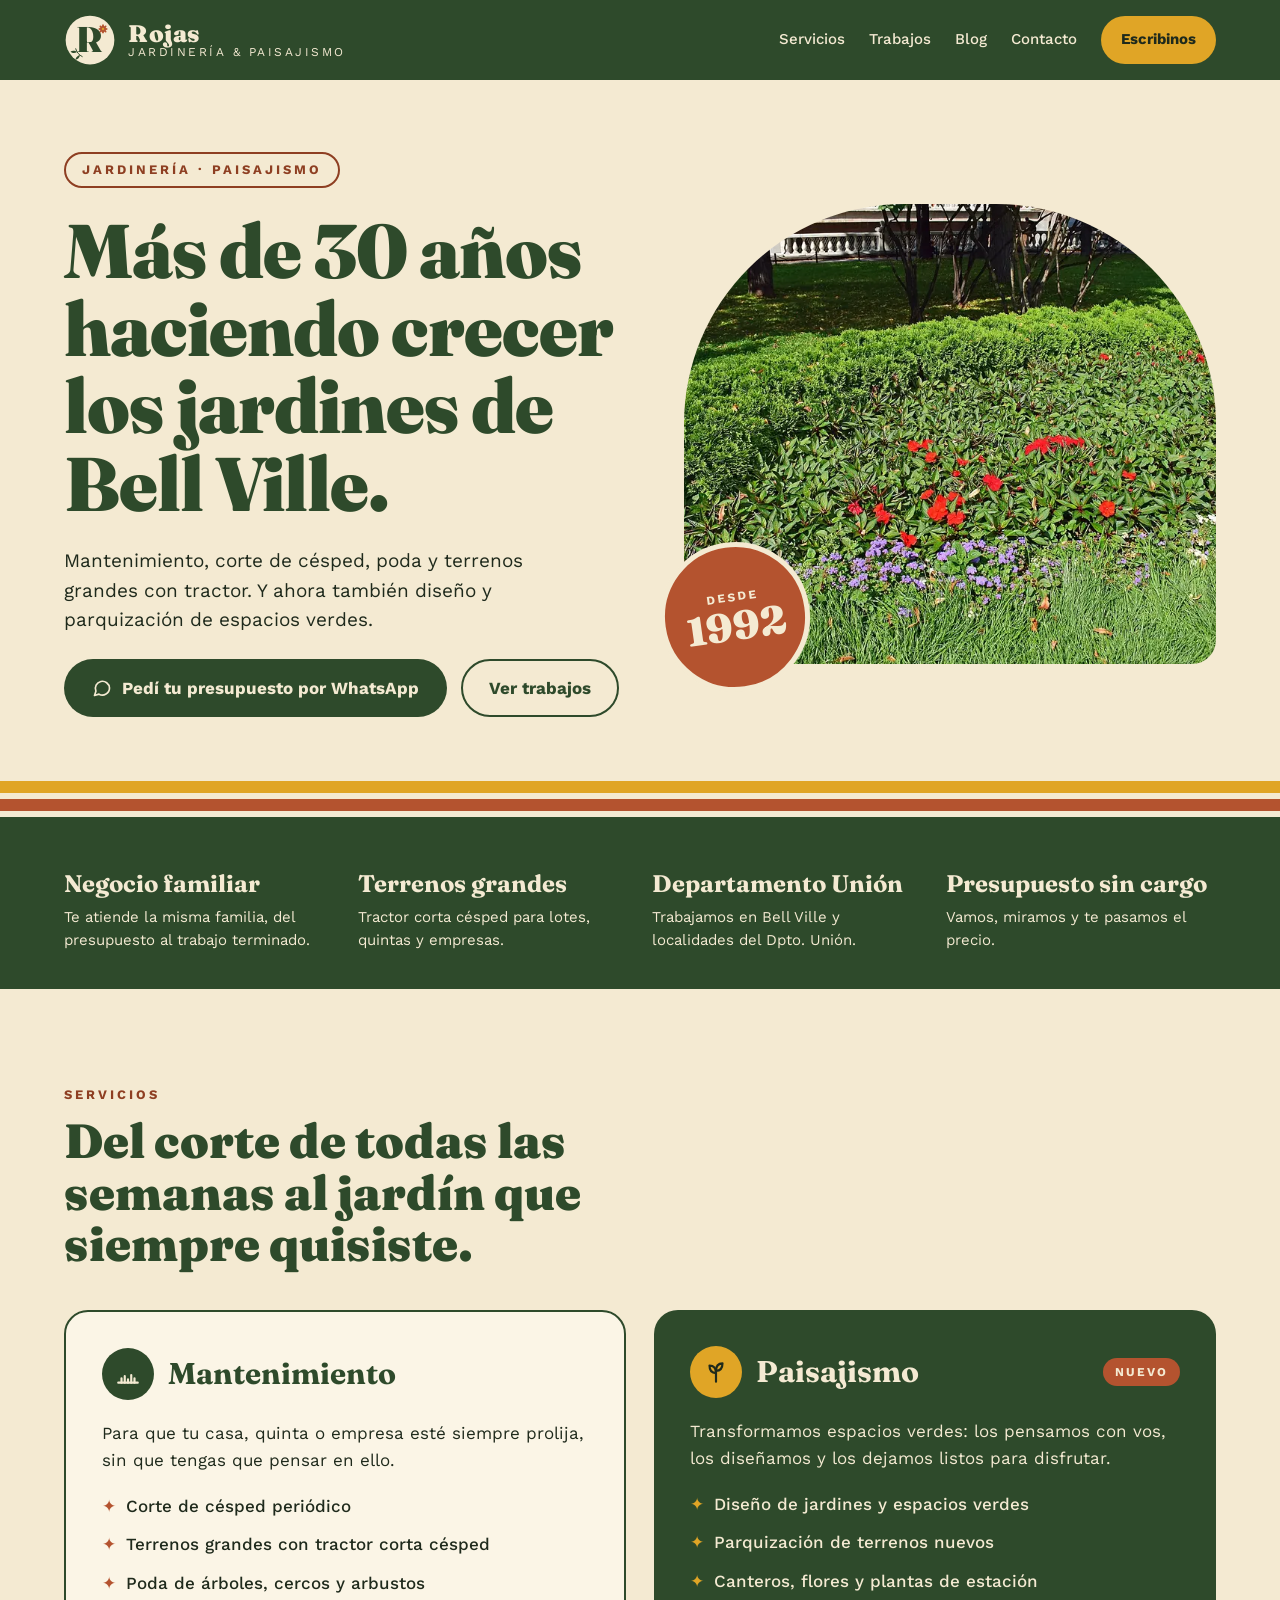
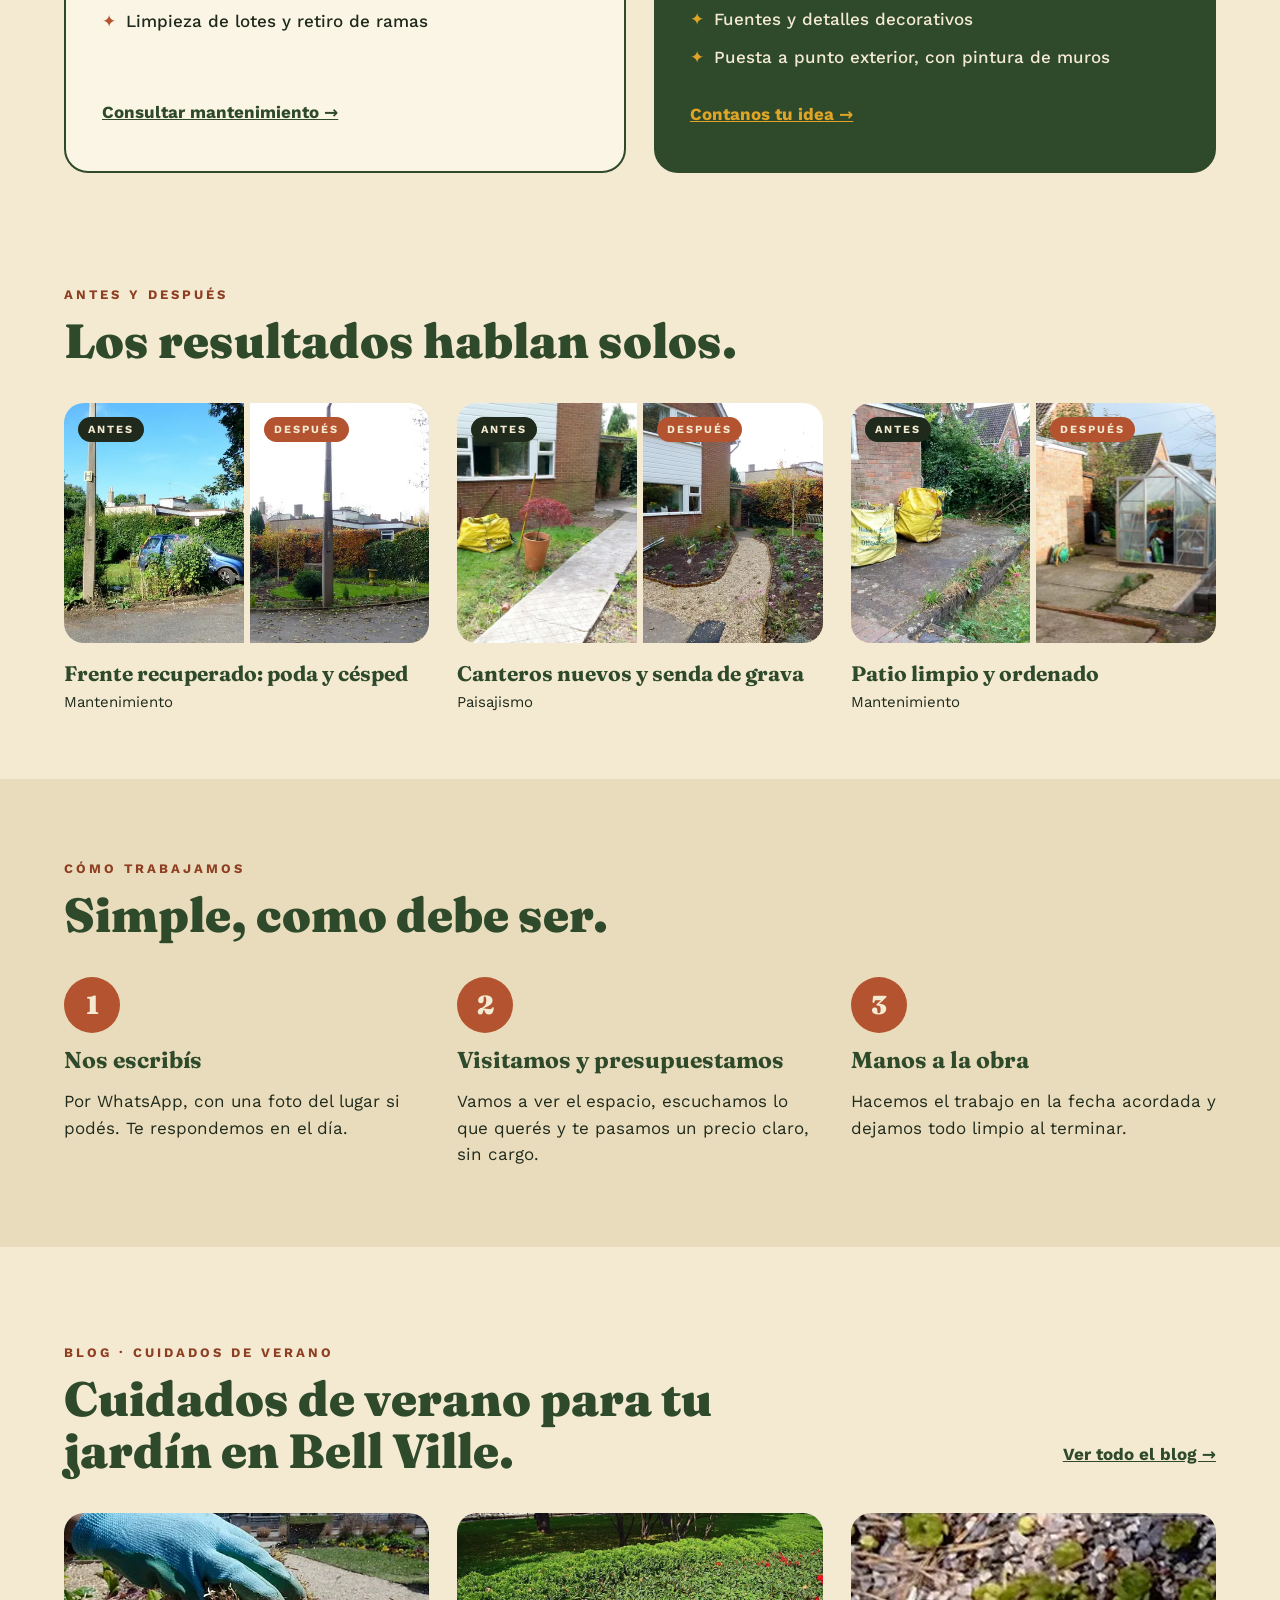
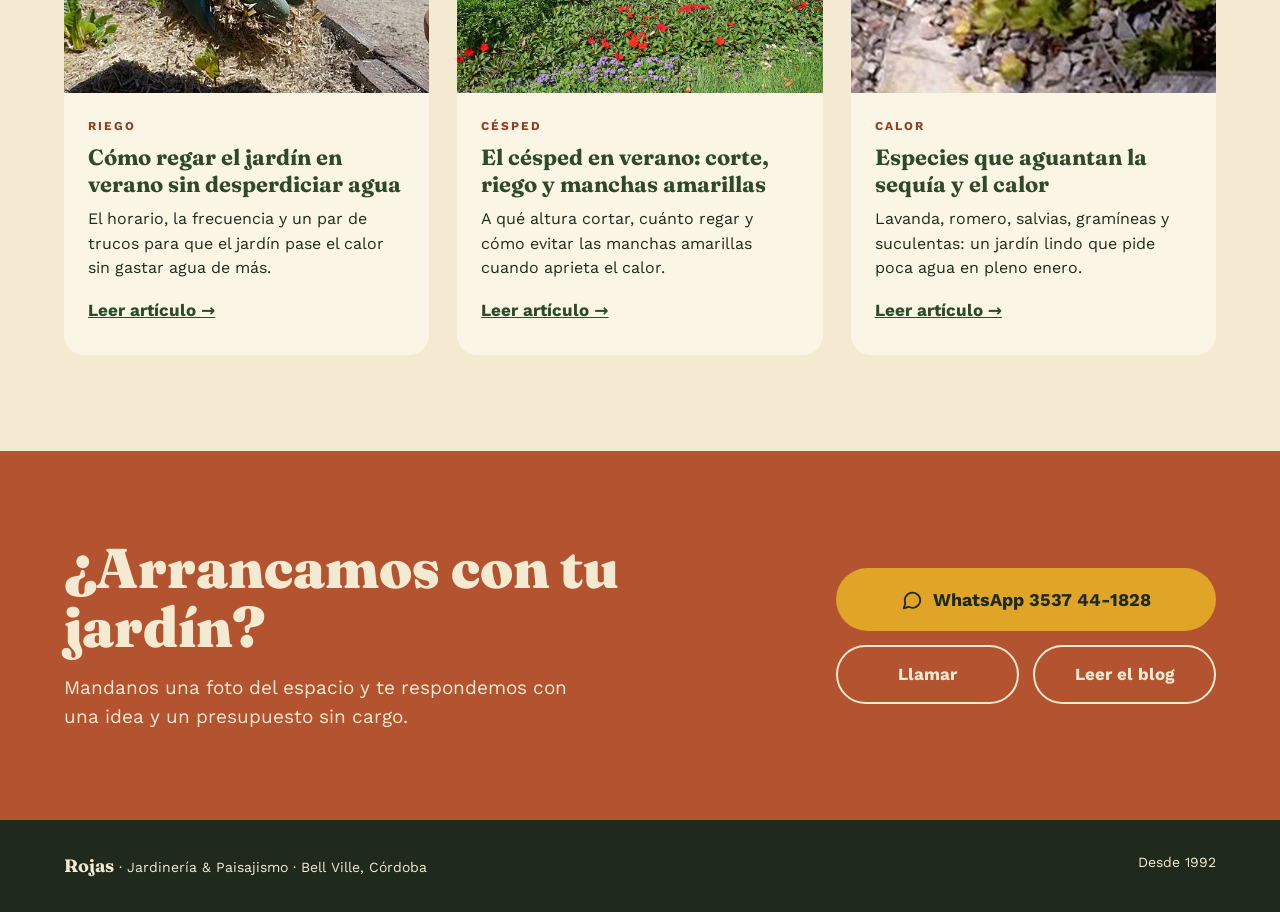
==== commit dd24a7f2: "Add files via upload" ====
--- a/index.html
+++ b/index.html
@@ -4,7 +4,7 @@
 <meta charset="utf-8">
 <meta name="viewport" content="width=device-width, initial-scale=1">
 <title>Rojas Jardinería y Paisajismo · Bell Ville, Córdoba</title>
-<meta name="description" content="Jardinería y paisajismo en Bell Ville desde 1992. Corte de césped, poda, terrenos grandes con tractor, diseño y parquización de jardines. Presupuesto sin cargo por WhatsApp.">
+<meta name="description" content="Jardinería y paisajismo en Bell Ville y el Departamento Unión desde 1992. Corte de césped, poda, terrenos grandes con tractor, diseño y parquización de jardines. Presupuesto sin cargo por WhatsApp.">
 <link rel="canonical" href="https://jardineriarojasbell.github.io/">
 <meta name="theme-color" content="#2E4A2B">
 <link rel="icon" type="image/png" href="/favicon.png">
@@ -117,7 +117,7 @@
   <div class="wrap grid">
     <div><strong>Negocio familiar</strong><span>Te atiende la misma familia, del presupuesto al trabajo terminado.</span></div>
     <div><strong>Terrenos grandes</strong><span>Tractor corta césped para lotes, quintas y empresas.</span></div>
-    <div><strong>Bell Ville y zona</strong><span>Trabajamos en la ciudad y en las localidades cercanas.</span></div>
+    <div><strong>Departamento Unión</strong><span>Trabajamos en Bell Ville y localidades del Dpto. Unión.</span></div>
     <div><strong>Presupuesto sin cargo</strong><span>Vamos, miramos y te pasamos el precio.</span></div>
   </div>
 </section>
@@ -210,34 +210,34 @@
 <section id="consejos" class="wrap consejos">
   <div class="trabajos-head">
   <div class="head">
-    <span class="eyebrow">Blog · Consejos de jardín</span>
-    <h2 class="h2">Lo que aprendimos trabajando en la llanura cordobesa.</h2>
+    <span class="eyebrow">Blog · Cuidados de verano</span>
+    <h2 class="h2">Cuidados de verano para tu jardín en Bell Ville.</h2>
   </div>
   <a href="/blog/" style="font-weight:700;padding:10px 0">Ver todo el blog →</a>
   </div>
   <div class="grid">
     <article class="tip">
-      <img src="/img/c-poda.webp" width="760" height="420" loading="lazy" decoding="async" alt="Poda de un árbol">
+      <a href="/blog/como-regar-en-verano" tabindex="-1" aria-hidden="true"><img src="/img/c-heladas.webp" width="500" height="331" loading="lazy" decoding="async" alt=""></a>
       <div class="tip-body">
-        <span class="eyebrow">Invierno</span>
-        <h3><a href="/blog/poda-de-invierno">Qué podar (y qué no) antes de la primavera</a></h3>
-        <p class="tip-ex">Cuándo podar frutales, rosales y árboles, y qué arbustos conviene dejar tranquilos hasta que florezcan.</p>
-        <a href="/blog/poda-de-invierno" class="tip-link">Leer artículo →</a>
+        <span class="eyebrow">Riego</span>
+        <h3><a href="/blog/como-regar-en-verano">Cómo regar el jardín en verano sin desperdiciar agua</a></h3>
+        <p class="tip-ex">El horario, la frecuencia y un par de trucos para que el jardín pase el calor sin gastar agua de más.</p>
+        <a href="/blog/como-regar-en-verano" class="tip-link">Leer artículo →</a>
       </div>
     </article>
     <article class="tip">
-      <img src="/img/c-heladas.webp" width="500" height="331" loading="lazy" decoding="async" alt="Manos cubriendo plantas con mantillo de paja">
+      <a href="/blog/cesped-en-verano" tabindex="-1" aria-hidden="true"><img src="/img/hero.webp" width="960" height="615" loading="lazy" decoding="async" alt=""></a>
       <div class="tip-body">
-        <span class="eyebrow">Heladas</span>
-        <h3><a href="/blog/proteger-plantas-de-heladas">Cómo proteger tus plantas de las heladas</a></h3>
-        <p class="tip-ex">Mantillo, telas antiheladas y riego en el horario justo: lo que funciona en las noches más frías de la llanura.</p>
-        <a href="/blog/proteger-plantas-de-heladas" class="tip-link">Leer artículo →</a>
+        <span class="eyebrow">Césped</span>
+        <h3><a href="/blog/cesped-en-verano">El césped en verano: corte, riego y manchas amarillas</a></h3>
+        <p class="tip-ex">A qué altura cortar, cuánto regar y cómo evitar las manchas amarillas cuando aprieta el calor.</p>
+        <a href="/blog/cesped-en-verano" class="tip-link">Leer artículo →</a>
       </div>
     </article>
     <article class="tip">
-      <img src="/img/c-sequia.webp" width="540" height="220" loading="lazy" decoding="async" alt="Suculentas creciendo entre piedras y grava">
+      <a href="/blog/plantas-resistentes-a-la-sequia" tabindex="-1" aria-hidden="true"><img src="/img/c-sequia.webp" width="540" height="220" loading="lazy" decoding="async" alt=""></a>
       <div class="tip-body">
-        <span class="eyebrow">Verano</span>
+        <span class="eyebrow">Calor</span>
         <h3><a href="/blog/plantas-resistentes-a-la-sequia">Especies que aguantan la sequía y el calor</a></h3>
         <p class="tip-ex">Lavanda, romero, salvias, gramíneas y suculentas: un jardín lindo que pide poca agua en pleno enero.</p>
         <a href="/blog/plantas-resistentes-a-la-sequia" class="tip-link">Leer artículo →</a>
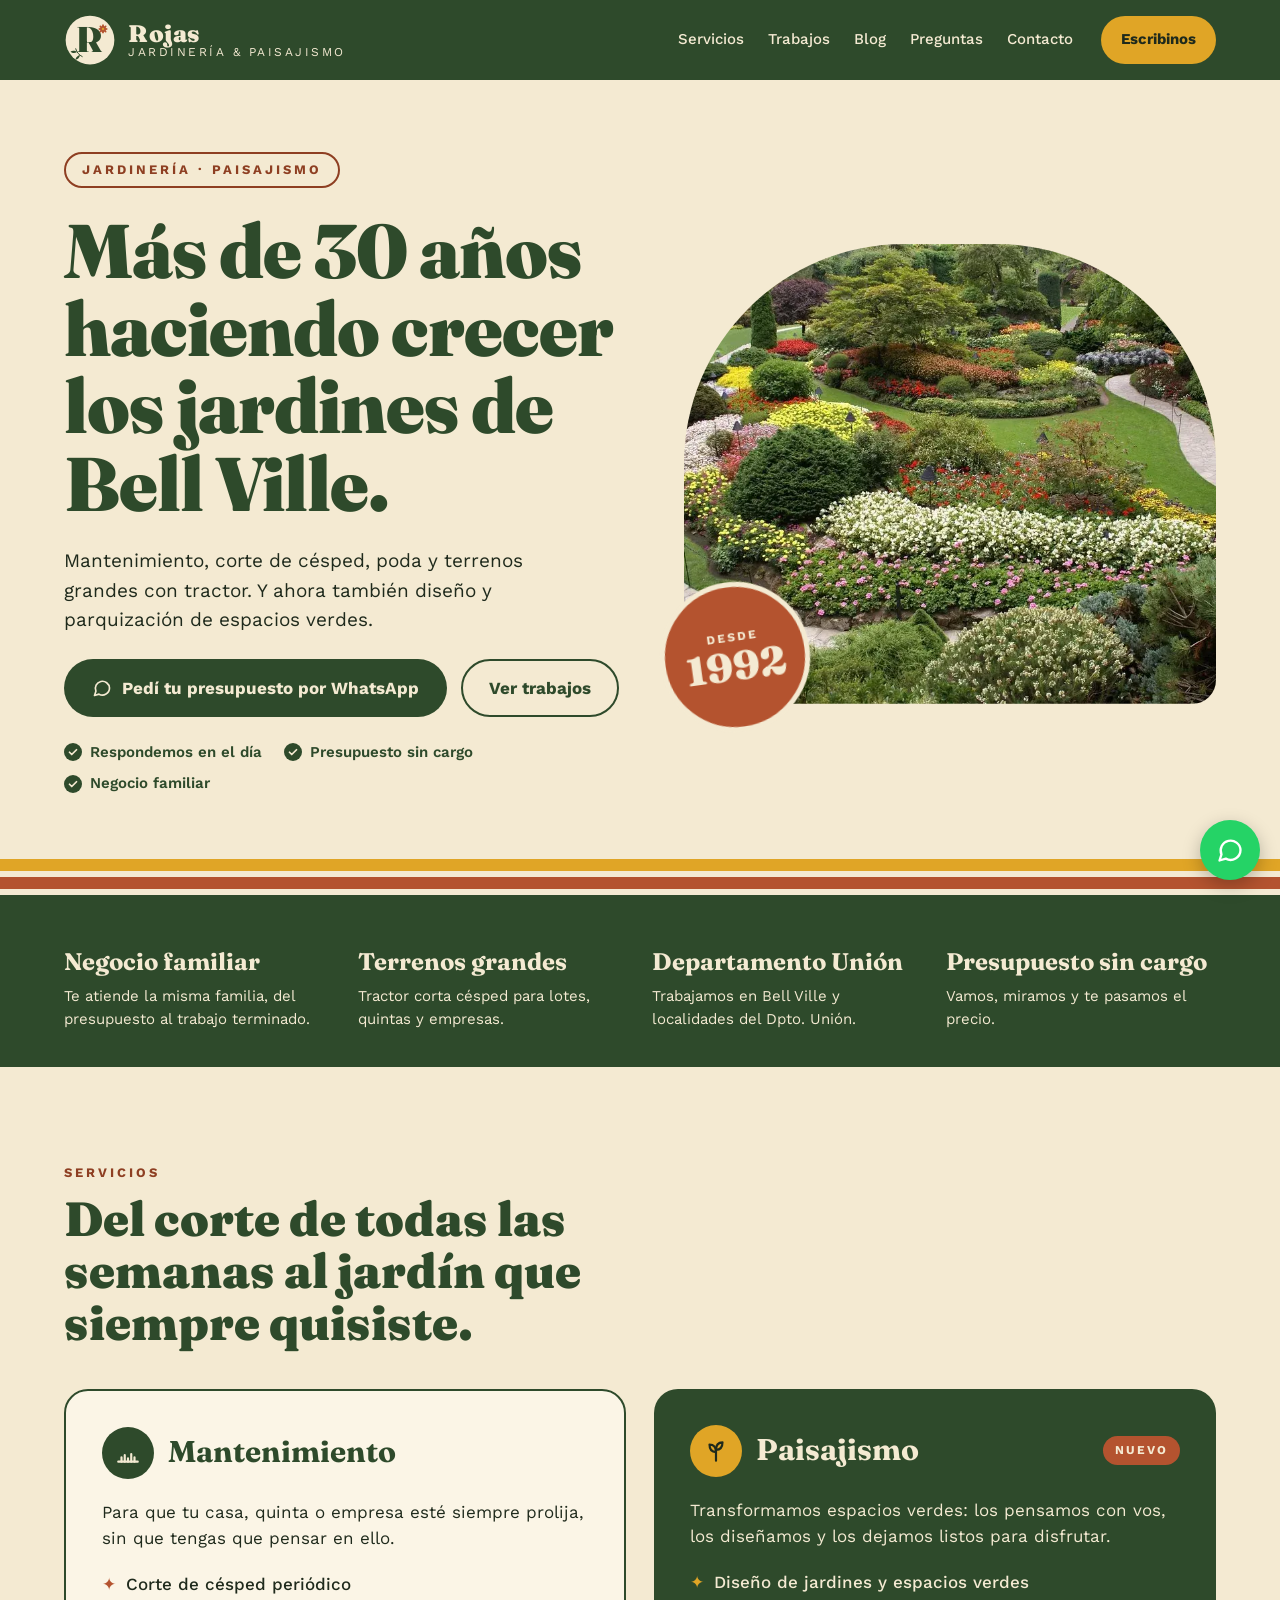
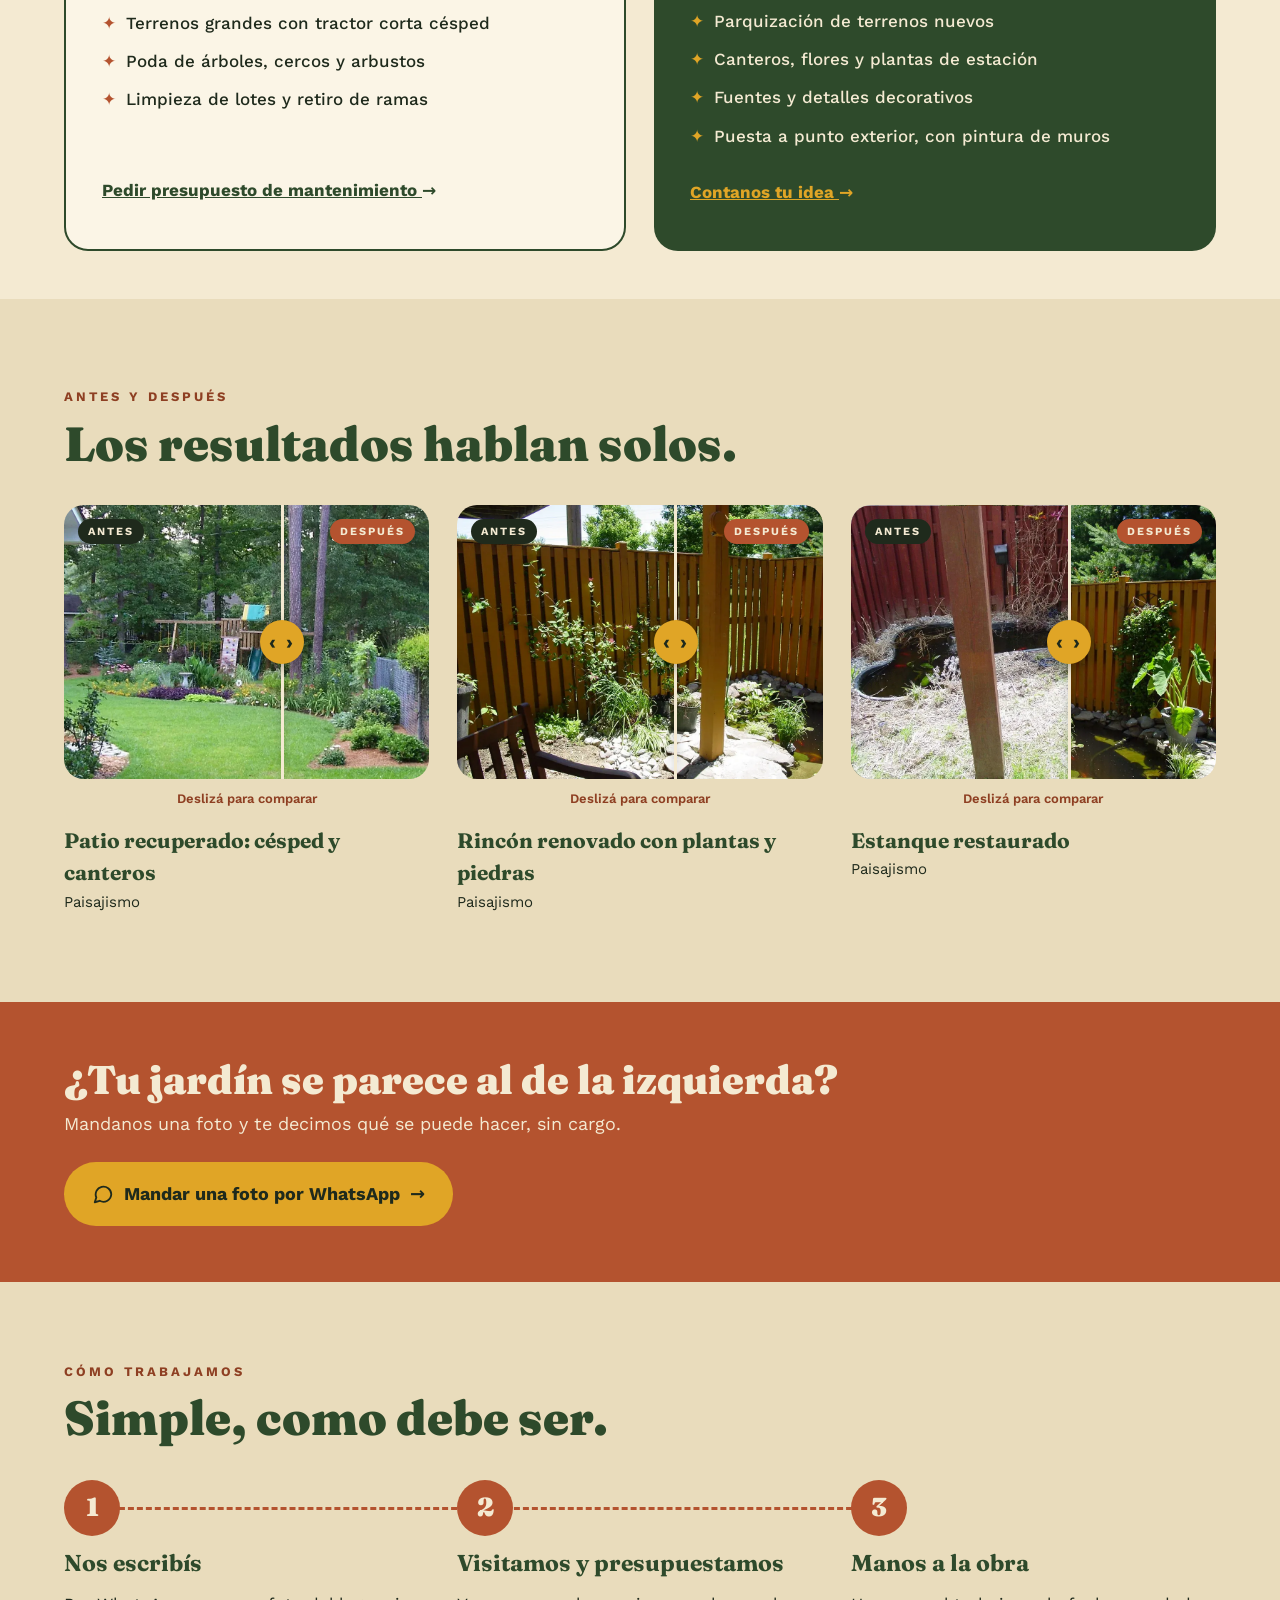
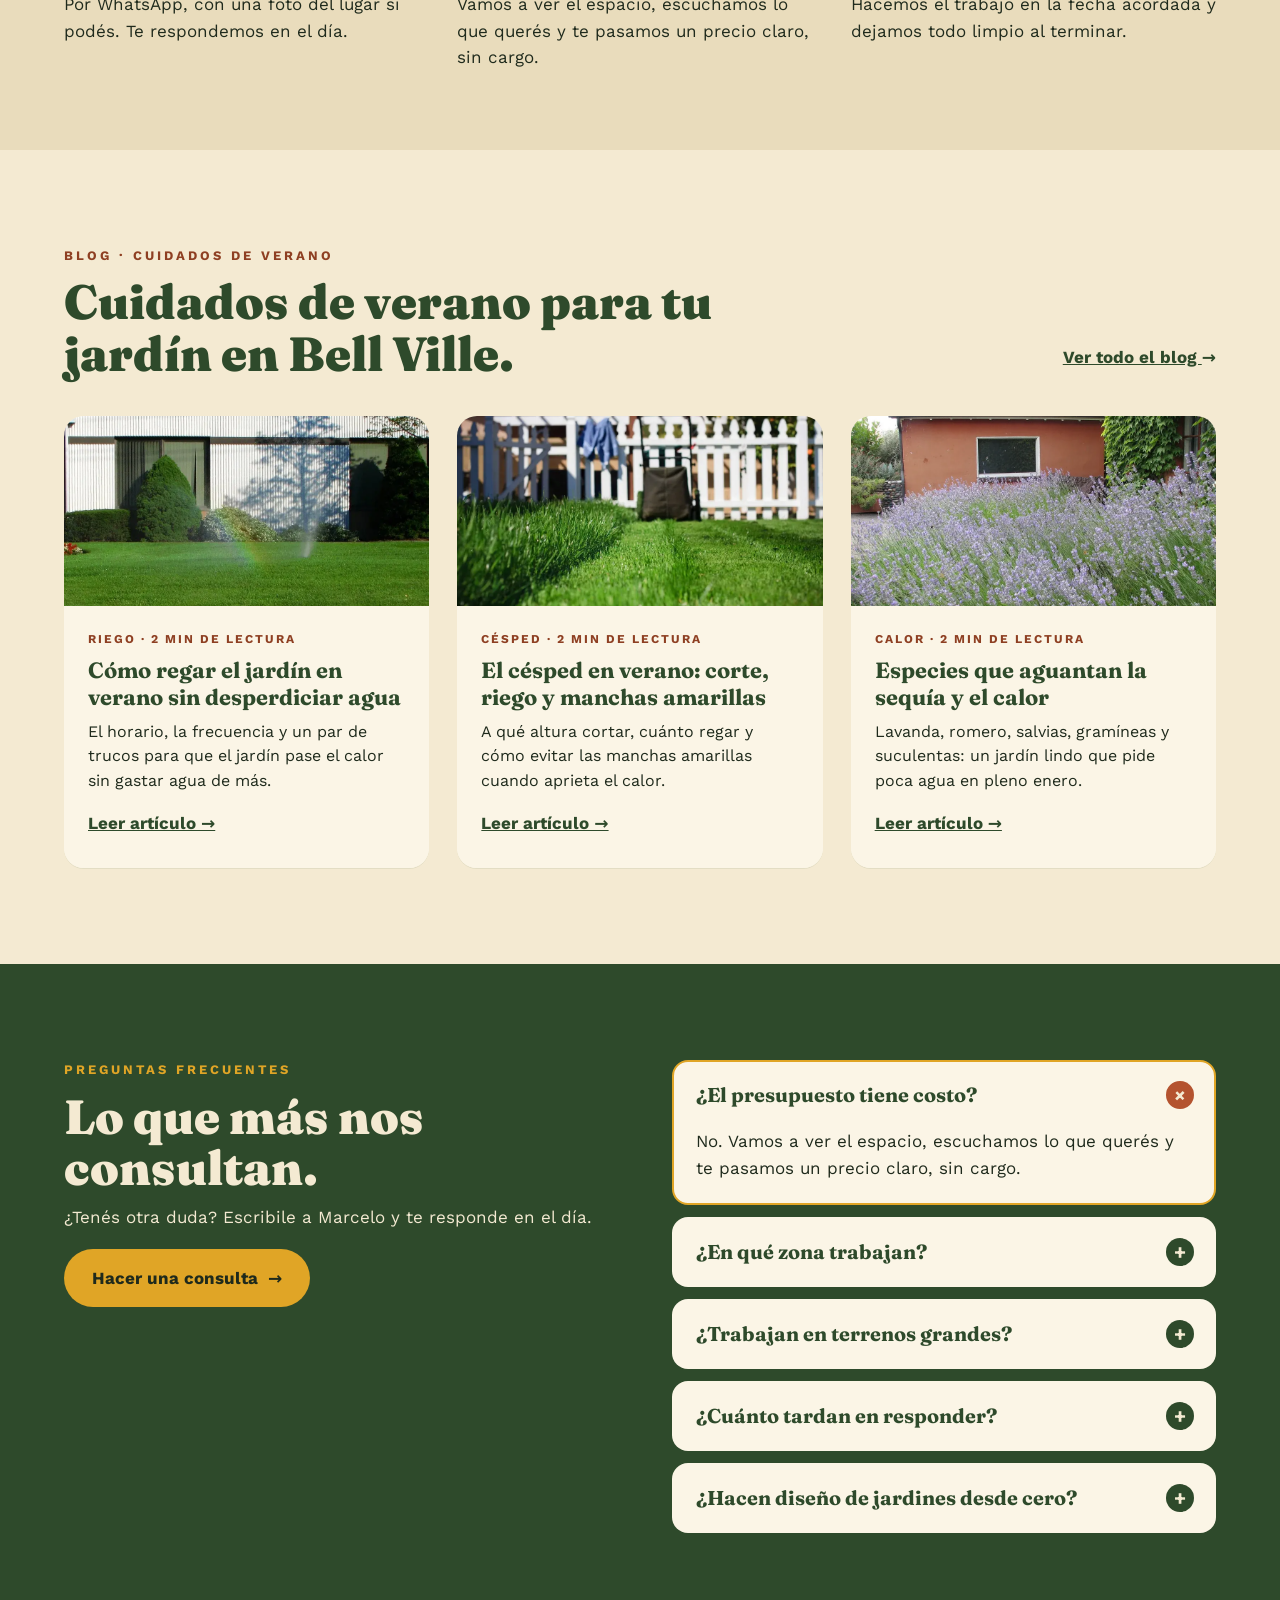
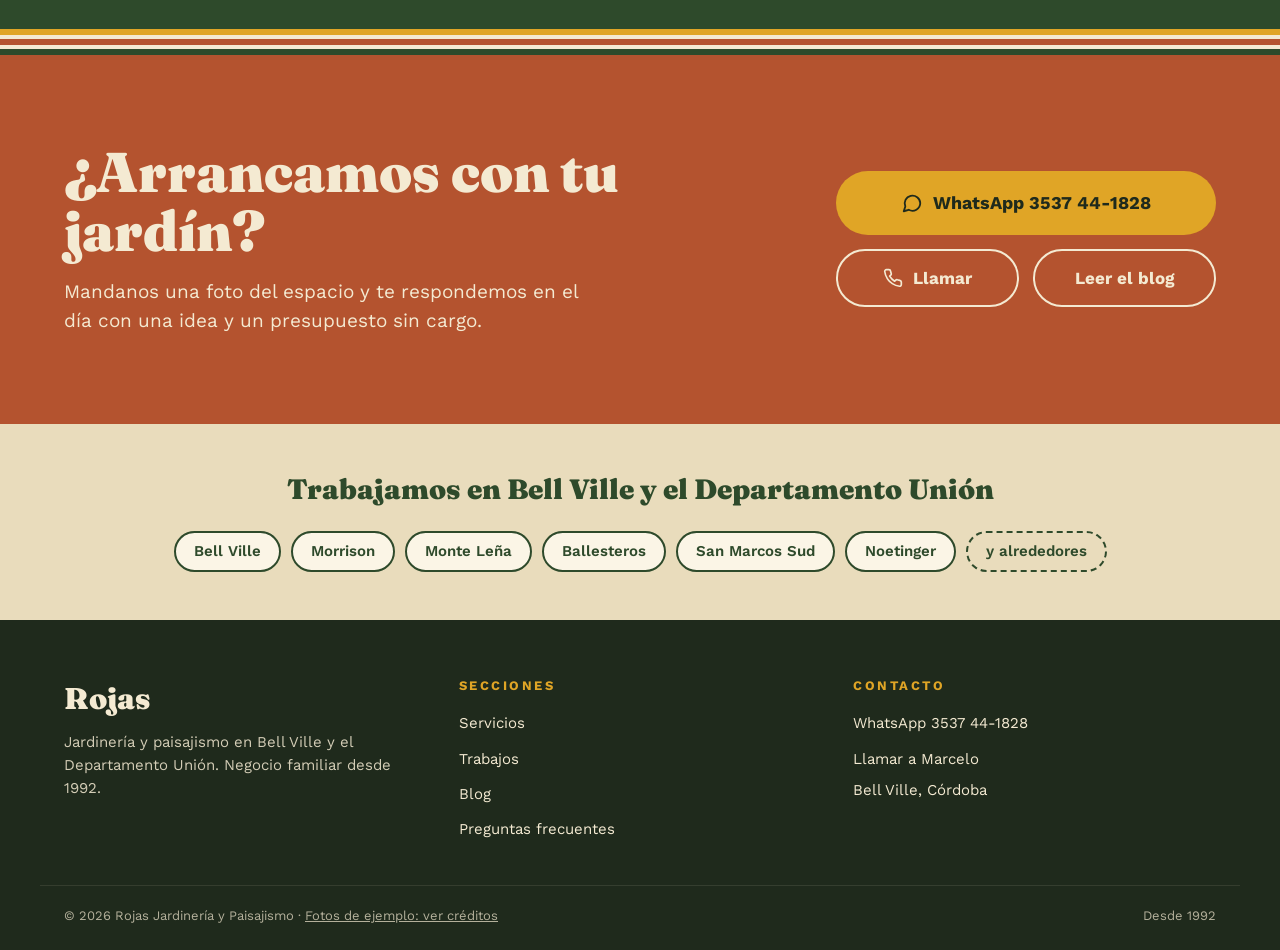
==== commit 5ef800c5: "Add files via upload" ====
--- a/index.html
+++ b/index.html
@@ -14,7 +14,7 @@
 <meta property="og:locale" content="es_AR">
 <meta property="og:site_name" content="Rojas Jardinería y Paisajismo">
 <meta property="og:title" content="Rojas Jardinería y Paisajismo · Bell Ville">
-<meta property="og:description" content="Más de 30 años haciendo crecer los jardines de Bell Ville. Mantenimiento, poda, corte con tractor y paisajismo.">
+<meta property="og:description" content="Más de 30 años haciendo crecer los jardines de Bell Ville y el Departamento Unión. Mantenimiento, poda, corte con tractor y paisajismo.">
 <meta property="og:url" content="https://jardineriarojasbell.github.io/">
 <meta property="og:image" content="https://jardineriarojasbell.github.io/img/og.jpg">
 <meta property="og:image:width" content="1200">
@@ -24,6 +24,7 @@
 <link rel="preload" href="/fonts/fraunces-latin.woff2" as="font" type="font/woff2" crossorigin>
 <link rel="preload" href="/fonts/worksans-latin.woff2" as="font" type="font/woff2" crossorigin>
 <link rel="preload" href="/img/hero.webp" as="image" fetchpriority="high">
+<script>document.documentElement.classList.add("js");setTimeout(function(){if(!window.rojasListo)document.documentElement.classList.add("ver-todo")},3000)</script>
 
 <script type="application/ld+json">
 {
@@ -44,11 +45,62 @@
     "addressRegion": "Córdoba",
     "addressCountry": "AR"
   },
-  "areaServed": { "@type": "City", "name": "Bell Ville" }
+  "areaServed": [
+    { "@type": "City", "name": "Bell Ville" },
+    { "@type": "AdministrativeArea", "name": "Departamento Unión, Córdoba" }
+  ]
 }
 </script>
-
-<link rel="stylesheet" href="/estilos.css">
+<script type="application/ld+json">
+{
+ "@context": "https://schema.org",
+ "@type": "FAQPage",
+ "mainEntity": [
+  {
+   "@type": "Question",
+   "name": "¿El presupuesto tiene costo?",
+   "acceptedAnswer": {
+    "@type": "Answer",
+    "text": "No. Vamos a ver el espacio, escuchamos lo que querés y te pasamos un precio claro, sin cargo."
+   }
+  },
+  {
+   "@type": "Question",
+   "name": "¿En qué zona trabajan?",
+   "acceptedAnswer": {
+    "@type": "Answer",
+    "text": "En Bell Ville y en localidades del Departamento Unión, Córdoba."
+   }
+  },
+  {
+   "@type": "Question",
+   "name": "¿Trabajan en terrenos grandes?",
+   "acceptedAnswer": {
+    "@type": "Answer",
+    "text": "Sí. Tenemos tractor corta césped para lotes, quintas y empresas."
+   }
+  },
+  {
+   "@type": "Question",
+   "name": "¿Cuánto tardan en responder?",
+   "acceptedAnswer": {
+    "@type": "Answer",
+    "text": "Te respondemos en el día por WhatsApp. Si nos mandás una foto del lugar, mejor: así ya tenemos una primera idea."
+   }
+  },
+  {
+   "@type": "Question",
+   "name": "¿Hacen diseño de jardines desde cero?",
+   "acceptedAnswer": {
+    "@type": "Answer",
+    "text": "Sí. Diseñamos y parquizamos terrenos nuevos: canteros, flores y plantas de estación, fuentes y detalles decorativos."
+   }
+  }
+ ]
+}
+</script>
+
+<link rel="stylesheet" href="/estilos.css?v=5">
 </head>
 <body>
 
@@ -74,20 +126,23 @@
         <use href="#leaf" fill="#2E4A2B" transform="translate(98,253) rotate(145) scale(1.4)"/>
         <use href="#leaf" fill="#2E4A2B" transform="translate(80,234) rotate(-165) scale(1.4)"/>
         <text x="156" y="236" text-anchor="middle" font-family="Fraunces, Georgia, serif" font-weight="900" font-size="220" fill="#2E4A2B">R</text>
-        <use href="#daisy" fill="#B4532F" transform="translate(240,92) scale(1.3)"/>
-        <circle cx="240" cy="92" r="7" fill="#E0A526"/>
+        <g class="margarita"><use href="#daisy" fill="#B4532F" transform="translate(240,92) scale(1.3)"/>
+        <circle cx="240" cy="92" r="7" fill="#E0A526"/></g>
       </svg>
       <span><b>Rojas</b><small>Jardinería &amp; Paisajismo</small></span>
     </a>
-    <nav aria-label="Principal">
+    <nav id="menu" aria-label="Principal">
       <ul>
-        <li class="hide-m"><a href="#servicios">Servicios</a></li>
-        <li class="hide-m"><a href="#trabajos">Trabajos</a></li>
-        <li class="hide-m"><a href="/blog/">Blog</a></li>
-        <li class="hide-m"><a href="#contacto">Contacto</a></li>
-        <li><a href="https://wa.me/5493537441828?text=Hola%20Marcelo%2C%20quiero%20pedir%20un%20presupuesto" class="btn-acento" target="_blank" rel="noopener">Escribinos</a></li>
+        <li><a href="#servicios">Servicios</a></li>
+        <li><a href="#trabajos">Trabajos</a></li>
+        <li><a href="/blog/">Blog</a></li>
+        <li><a href="#preguntas">Preguntas</a></li>
+        <li><a href="#contacto">Contacto</a></li>
+        <li class="ig" hidden><a href="[usuario de Instagram]" target="_blank" rel="noopener" aria-label="Instagram"><svg width="20" height="20" viewBox="0 0 24 24" fill="none" stroke="currentColor" stroke-width="2" stroke-linecap="round" stroke-linejoin="round" aria-hidden="true"><rect x="3" y="3" width="18" height="18" rx="5"/><circle cx="12" cy="12" r="4"/><circle cx="17.5" cy="6.5" r=".6" fill="currentColor"/></svg><span class="solo-menu">Instagram</span></a></li>
       </ul>
     </nav>
+    <a href="https://wa.me/5493537441828?text=Hola%20Marcelo%2C%20quiero%20pedir%20un%20presupuesto." class="btn-acento" target="_blank" rel="noopener">Escribinos</a>
+    <button type="button" class="menu-btn" aria-expanded="false" aria-controls="menu" aria-label="Abrir menú"><span></span></button>
   </div>
 </header>
 
@@ -95,40 +150,45 @@
 
 <section id="inicio" class="wrap hero">
   <div class="hero-txt">
-    <span class="tag">Jardinería · Paisajismo</span>
-    <h1>Más de 30 años haciendo crecer los jardines de Bell Ville.</h1>
-    <p class="lead">Mantenimiento, corte de césped, poda y terrenos grandes con tractor. Y ahora también diseño y parquización de espacios verdes.</p>
-    <div class="ctas">
-      <a href="https://wa.me/5493537441828?text=Hola%20Marcelo%2C%20quiero%20pedir%20un%20presupuesto" class="btn btn-verde" target="_blank" rel="noopener">
+    <span class="tag entra" style="--i:0">Jardinería · Paisajismo</span>
+    <h1 class="entra" style="--i:1">Más de 30 años haciendo crecer los jardines de Bell Ville.</h1>
+    <p class="lead entra" style="--i:2">Mantenimiento, corte de césped, poda y terrenos grandes con tractor. Y ahora también diseño y parquización de espacios verdes.</p>
+    <div class="ctas entra" style="--i:3">
+      <a href="https://wa.me/5493537441828?text=Hola%20Marcelo%2C%20quiero%20pedir%20un%20presupuesto." class="btn btn-verde" target="_blank" rel="noopener">
         <svg width="20" height="20" viewBox="0 0 24 24" fill="none" stroke="currentColor" stroke-width="2" stroke-linecap="round" stroke-linejoin="round" aria-hidden="true"><path d="M21 12a8.5 8.5 0 0 1-12.6 7.4L3 21l1.7-5.2A8.5 8.5 0 1 1 21 12z"/></svg>
         Pedí tu presupuesto por WhatsApp</a>
       <a href="#trabajos" class="btn btn-linea">Ver trabajos</a>
     </div>
+    <ul class="garantias entra" style="--i:4">
+      <li>Respondemos en el día</li>
+      <li>Presupuesto sin cargo</li>
+      <li>Negocio familiar</li>
+    </ul>
   </div>
   <div class="hero-img">
-    <img src="/img/hero.webp" width="960" height="615" alt="Jardín con canteros de flores y césped prolijo" fetchpriority="high">
+    <img src="/img/hero.webp" width="1023" height="685" alt="Jardín con senderos curvos y canteros de flores de colores" fetchpriority="high">
     <div class="sello" aria-label="Desde 1992"><span>Desde</span><strong>1992</strong></div>
   </div>
 </section>
 
-<div class="franjas" aria-hidden="true"><i style="background:var(--acento)"></i><i style="background:var(--terra)"></i><i style="background:var(--verde)"></i></div>
+<div class="franjas franjas-hero" aria-hidden="true"><i style="background:var(--acento)"></i><i style="background:var(--terra)"></i><i style="background:var(--verde)"></i></div>
 
 <section class="confianza" aria-label="Por qué elegirnos">
   <div class="wrap grid">
-    <div><strong>Negocio familiar</strong><span>Te atiende la misma familia, del presupuesto al trabajo terminado.</span></div>
-    <div><strong>Terrenos grandes</strong><span>Tractor corta césped para lotes, quintas y empresas.</span></div>
-    <div><strong>Departamento Unión</strong><span>Trabajamos en Bell Ville y localidades del Dpto. Unión.</span></div>
-    <div><strong>Presupuesto sin cargo</strong><span>Vamos, miramos y te pasamos el precio.</span></div>
+    <div class="reveal" style="--i:0"><strong>Negocio familiar</strong><span>Te atiende la misma familia, del presupuesto al trabajo terminado.</span></div>
+    <div class="reveal" style="--i:1"><strong>Terrenos grandes</strong><span>Tractor corta césped para lotes, quintas y empresas.</span></div>
+    <div class="reveal" style="--i:2"><strong>Departamento Unión</strong><span>Trabajamos en Bell Ville y localidades del Dpto. Unión.</span></div>
+    <div class="reveal" style="--i:3"><strong>Presupuesto sin cargo</strong><span>Vamos, miramos y te pasamos el precio.</span></div>
   </div>
 </section>
 
 <section id="servicios" class="wrap servicios">
-  <div class="head">
+  <div class="head reveal">
     <span class="eyebrow">Servicios</span>
     <h2 class="h2">Del corte de todas las semanas al jardín que siempre quisiste.</h2>
   </div>
   <div class="grid">
-    <article class="card card-claro">
+    <article class="card card-claro reveal" style="--i:0">
       <div class="card-top">
         <span class="ico" style="background:var(--verde);color:var(--crema)"><svg width="26" height="26" viewBox="0 0 24 24" fill="none" stroke="currentColor" stroke-width="2" stroke-linecap="round" stroke-linejoin="round" aria-hidden="true"><path d="M3 20h18"/><path d="M6 20v-4M9 20v-6M12 20v-3M15 20v-7M18 20v-4"/></svg></span>
         <h3>Mantenimiento</h3>
@@ -140,9 +200,9 @@
         <li>Poda de árboles, cercos y arbustos</li>
         <li>Limpieza de lotes y retiro de ramas</li>
       </ul>
-      <a href="https://wa.me/5493537441828?text=Hola%20Marcelo%2C%20quiero%20pedir%20un%20presupuesto" class="mas" target="_blank" rel="noopener">Consultar mantenimiento →</a>
+      <a href="https://wa.me/5493537441828?text=Hola%20Marcelo%2C%20quiero%20presupuesto%20de%20mantenimiento%20%28corte%20de%20c%C3%A9sped%2C%20poda%20o%20limpieza%29." class="mas" target="_blank" rel="noopener">Pedir presupuesto de mantenimiento <span class="flecha" aria-hidden="true">→</span></a>
     </article>
-    <article class="card card-verde">
+    <article class="card card-verde reveal" style="--i:1">
       <div class="card-top">
         <span class="ico" style="background:var(--acento);color:var(--tinta)"><svg width="26" height="26" viewBox="0 0 24 24" fill="none" stroke="currentColor" stroke-width="2" stroke-linecap="round" stroke-linejoin="round" aria-hidden="true"><path d="M12 21v-9"/><path d="M12 13c-4 0-6-3-6-7 4 0 6 3 6 7z"/><path d="M12 11c0-4 2-7 6-7 0 4-2 7-6 7z"/></svg></span>
         <h3>Paisajismo</h3>
@@ -156,140 +216,244 @@
         <li>Fuentes y detalles decorativos</li>
         <li>Puesta a punto exterior, con pintura de muros</li>
       </ul>
-      <a href="https://wa.me/5493537441828?text=Hola%20Marcelo%2C%20quiero%20pedir%20un%20presupuesto" class="mas" target="_blank" rel="noopener">Contanos tu idea →</a>
+      <a href="https://wa.me/5493537441828?text=Hola%20Marcelo%2C%20tengo%20una%20idea%20para%20mi%20jard%C3%ADn%20y%20quiero%20que%20la%20veamos." class="mas" target="_blank" rel="noopener">Contanos tu idea <span class="flecha" aria-hidden="true">→</span></a>
     </article>
   </div>
 </section>
 
-<section id="trabajos" class="wrap trabajos">
-  <div class="trabajos-head">
-    <div class="head">
+<section id="trabajos" class="trabajos-bg">
+  <div class="wrap trabajos">
+    <div class="head reveal">
       <span class="eyebrow">Antes y después</span>
       <h2 class="h2">Los resultados hablan solos.</h2>
     </div>
+    <div class="grid">
+    <figure class="reveal" style="--i:0">
+      <div class="ba">
+        <img class="ba-d" src="/img/t1-despues.webp" width="1023" height="735" loading="lazy" decoding="async" alt="Después: el mismo patio con césped parejo y canteros">
+        <img class="ba-a" src="/img/t1-antes.webp" width="1024" height="768" loading="lazy" decoding="async" alt="Antes: patio con pasto ralo y tierra pelada">
+        <span class="ba-tag ba-tag-a" aria-hidden="true">ANTES</span><span class="ba-tag ba-tag-d" aria-hidden="true">DESPUÉS</span>
+        <span class="ba-linea" aria-hidden="true"><span class="ba-tirador">‹ ›</span></span>
+        <input class="ba-rango" type="range" min="0" max="100" value="50" aria-label="Comparar antes y después">
+      </div>
+      <p class="ba-pista">Deslizá para comparar</p>
+      <figcaption><strong>Patio recuperado: césped y canteros</strong><span>Paisajismo</span></figcaption>
+    </figure>
+    <figure class="reveal" style="--i:1">
+      <div class="ba">
+        <img class="ba-d" src="/img/t2-despues.webp" width="1024" height="768" loading="lazy" decoding="async" alt="Después: el mismo rincón con plantas, piedras y macetas">
+        <img class="ba-a" src="/img/t2-antes.webp" width="1024" height="768" loading="lazy" decoding="async" alt="Antes: rincón con pasto seco junto a la cerca">
+        <span class="ba-tag ba-tag-a" aria-hidden="true">ANTES</span><span class="ba-tag ba-tag-d" aria-hidden="true">DESPUÉS</span>
+        <span class="ba-linea" aria-hidden="true"><span class="ba-tirador">‹ ›</span></span>
+        <input class="ba-rango" type="range" min="0" max="100" value="50" aria-label="Comparar antes y después">
+      </div>
+      <p class="ba-pista">Deslizá para comparar</p>
+      <figcaption><strong>Rincón renovado con plantas y piedras</strong><span>Paisajismo</span></figcaption>
+    </figure>
+    <figure class="reveal" style="--i:2">
+      <div class="ba">
+        <img class="ba-d" src="/img/t3-despues.webp" width="1024" height="768" loading="lazy" decoding="async" alt="Después: el mismo estanque limpio, con piedras y plantas">
+        <img class="ba-a" src="/img/t3-antes.webp" width="1024" height="768" loading="lazy" decoding="async" alt="Antes: estanque abandonado entre pasto seco">
+        <span class="ba-tag ba-tag-a" aria-hidden="true">ANTES</span><span class="ba-tag ba-tag-d" aria-hidden="true">DESPUÉS</span>
+        <span class="ba-linea" aria-hidden="true"><span class="ba-tirador">‹ ›</span></span>
+        <input class="ba-rango" type="range" min="0" max="100" value="50" aria-label="Comparar antes y después">
+      </div>
+      <p class="ba-pista">Deslizá para comparar</p>
+      <figcaption><strong>Estanque restaurado</strong><span>Paisajismo</span></figcaption>
+    </figure>
+    </div>
+  </div>
+</section>
+
+<section class="foto-cta">
+  <div class="wrap reveal">
+    <div>
+      <h2>¿Tu jardín se parece al de la izquierda?</h2>
+      <p>Mandanos una foto y te decimos qué se puede hacer, sin cargo.</p>
+    </div>
+    <a href="https://wa.me/5493537441828?text=Hola%20Marcelo%2C%20te%20mando%20una%20foto%20de%20mi%20jard%C3%ADn%20para%20que%20lo%20veas." class="btn btn-wa" target="_blank" rel="noopener"><svg width="22" height="22" viewBox="0 0 24 24" fill="none" stroke="currentColor" stroke-width="2" stroke-linecap="round" stroke-linejoin="round" aria-hidden="true"><path d="M21 12a8.5 8.5 0 0 1-12.6 7.4L3 21l1.7-5.2A8.5 8.5 0 1 1 21 12z"/></svg> Mandar una foto por WhatsApp <span class="flecha" aria-hidden="true">→</span></a>
+  </div>
+</section>
+
+<!-- RESEÑAS: cuando tengas las reseñas reales de Google, reemplazá los textos [Reseña real], poné los enlaces y quitá "hidden". -->
+<section id="resenas" class="wrap resenas" hidden>
+  <div class="head reveal">
+    <span class="eyebrow">Reseñas de Google</span>
+    <h2 class="h2">Lo que dicen nuestros clientes</h2>
   </div>
   <div class="grid">
-    <figure>
-      <div class="par">
-        <div class="foto antes"><img src="/img/t1-antes.webp" width="640" height="426" loading="lazy" decoding="async" alt="Frente de casa con cercos y plantas crecidos sin control"><span>ANTES</span></div>
-        <div class="foto despues"><img src="/img/t1-despues.webp" width="640" height="426" loading="lazy" decoding="async" alt="El mismo frente con cercos podados, césped cortado y canteros"><span>DESPUÉS</span></div>
-      </div>
-      <figcaption><strong>Frente recuperado: poda y césped</strong><span>Mantenimiento</span></figcaption>
-    </figure>
-    <figure>
-      <div class="par">
-        <div class="foto antes"><img src="/img/t2-antes.webp" width="640" height="521" loading="lazy" decoding="async" alt="Costado de la casa con pasto ralo y camino de baldosas"><span>ANTES</span></div>
-        <div class="foto despues"><img src="/img/t2-despues.webp" width="640" height="480" loading="lazy" decoding="async" alt="El mismo costado con canteros nuevos y senda de grava"><span>DESPUÉS</span></div>
-      </div>
-      <figcaption><strong>Canteros nuevos y senda de grava</strong><span>Paisajismo</span></figcaption>
-    </figure>
-    <figure>
-      <div class="par">
-        <div class="foto antes"><img src="/img/t3-antes.webp" width="640" height="480" loading="lazy" decoding="async" alt="Patio trasero con maleza y bolsas de residuos"><span>ANTES</span></div>
-        <div class="foto despues"><img src="/img/t3-despues.webp" width="640" height="481" loading="lazy" decoding="async" alt="El mismo patio limpio, con grava y un invernadero"><span>DESPUÉS</span></div>
-      </div>
-      <figcaption><strong>Patio limpio y ordenado</strong><span>Mantenimiento</span></figcaption>
-    </figure>
+    <blockquote class="resena reveal" style="--i:0"><span class="estrellas" aria-label="5 estrellas">★★★★★</span><p>[Reseña real]</p><footer>[Nombre] · [Localidad]</footer></blockquote>
+    <blockquote class="resena reveal" style="--i:1"><span class="estrellas" aria-label="5 estrellas">★★★★★</span><p>[Reseña real]</p><footer>[Nombre] · [Localidad]</footer></blockquote>
+    <blockquote class="resena reveal" style="--i:2"><span class="estrellas" aria-label="5 estrellas">★★★★★</span><p>[Reseña real]</p><footer>[Nombre] · [Localidad]</footer></blockquote>
+  </div>
+  <div class="resenas-acc reveal">
+    <a href="[enlace a reseñas de Google]" class="btn btn-verde" target="_blank" rel="noopener">Ver más reseñas en Google <span class="flecha" aria-hidden="true">→</span></a>
+    <a href="[enlace para dejar reseña]" class="dejar" target="_blank" rel="noopener">Dejanos tu reseña</a>
   </div>
 </section>
 
 <section class="pasos-bg">
   <div class="wrap pasos">
-    <div class="head">
+    <div class="head reveal">
       <span class="eyebrow">Cómo trabajamos</span>
       <h2 class="h2">Simple, como debe ser.</h2>
     </div>
-    <ol class="grid">
-      <li><span class="num" aria-hidden="true">1</span><strong>Nos escribís</strong><span>Por WhatsApp, con una foto del lugar si podés. Te respondemos en el día.</span></li>
-      <li><span class="num" aria-hidden="true">2</span><strong>Visitamos y presupuestamos</strong><span>Vamos a ver el espacio, escuchamos lo que querés y te pasamos un precio claro, sin cargo.</span></li>
-      <li><span class="num" aria-hidden="true">3</span><strong>Manos a la obra</strong><span>Hacemos el trabajo en la fecha acordada y dejamos todo limpio al terminar.</span></li>
+    <ol class="grid pasos-lista">
+      <li class="reveal" style="--i:0"><span class="num" aria-hidden="true">1</span><strong>Nos escribís</strong><span>Por WhatsApp, con una foto del lugar si podés. Te respondemos en el día.</span></li>
+      <li class="reveal" style="--i:1"><span class="num" aria-hidden="true">2</span><strong>Visitamos y presupuestamos</strong><span>Vamos a ver el espacio, escuchamos lo que querés y te pasamos un precio claro, sin cargo.</span></li>
+      <li class="reveal" style="--i:2"><span class="num" aria-hidden="true">3</span><strong>Manos a la obra</strong><span>Hacemos el trabajo en la fecha acordada y dejamos todo limpio al terminar.</span></li>
+      <li class="pasos-linea" aria-hidden="true"></li>
     </ol>
   </div>
 </section>
 
 <section id="consejos" class="wrap consejos">
-  <div class="trabajos-head">
-  <div class="head">
-    <span class="eyebrow">Blog · Cuidados de verano</span>
-    <h2 class="h2">Cuidados de verano para tu jardín en Bell Ville.</h2>
-  </div>
-  <a href="/blog/" style="font-weight:700;padding:10px 0">Ver todo el blog →</a>
+  <div class="trabajos-head reveal">
+    <div class="head">
+      <span class="eyebrow">Blog · Cuidados de verano</span>
+      <h2 class="h2">Cuidados de verano para tu jardín en Bell Ville.</h2>
+    </div>
+    <a href="/blog/" class="ver-todo">Ver todo el blog <span class="flecha" aria-hidden="true">→</span></a>
   </div>
   <div class="grid">
-    <article class="tip">
-      <a href="/blog/como-regar-en-verano" tabindex="-1" aria-hidden="true"><img src="/img/c-heladas.webp" width="500" height="331" loading="lazy" decoding="async" alt=""></a>
+    <article class="tip reveal" style="--i:0">
+      <img src="/img/blog-riego.webp" width="1024" height="768" loading="lazy" decoding="async" alt="">
       <div class="tip-body">
-        <span class="eyebrow">Riego</span>
+        <span class="eyebrow">Riego · 2 min de lectura</span>
         <h3><a href="/blog/como-regar-en-verano">Cómo regar el jardín en verano sin desperdiciar agua</a></h3>
         <p class="tip-ex">El horario, la frecuencia y un par de trucos para que el jardín pase el calor sin gastar agua de más.</p>
-        <a href="/blog/como-regar-en-verano" class="tip-link">Leer artículo →</a>
+        <span class="tip-link" aria-hidden="true">Leer artículo →</span>
       </div>
     </article>
-    <article class="tip">
-      <a href="/blog/cesped-en-verano" tabindex="-1" aria-hidden="true"><img src="/img/hero.webp" width="960" height="615" loading="lazy" decoding="async" alt=""></a>
+    <article class="tip reveal" style="--i:1">
+      <img src="/img/blog-cesped.webp" width="1024" height="683" loading="lazy" decoding="async" alt="">
       <div class="tip-body">
-        <span class="eyebrow">Césped</span>
+        <span class="eyebrow">Césped · 2 min de lectura</span>
         <h3><a href="/blog/cesped-en-verano">El césped en verano: corte, riego y manchas amarillas</a></h3>
         <p class="tip-ex">A qué altura cortar, cuánto regar y cómo evitar las manchas amarillas cuando aprieta el calor.</p>
-        <a href="/blog/cesped-en-verano" class="tip-link">Leer artículo →</a>
+        <span class="tip-link" aria-hidden="true">Leer artículo →</span>
       </div>
     </article>
-    <article class="tip">
-      <a href="/blog/plantas-resistentes-a-la-sequia" tabindex="-1" aria-hidden="true"><img src="/img/c-sequia.webp" width="540" height="220" loading="lazy" decoding="async" alt=""></a>
+    <article class="tip reveal" style="--i:2">
+      <img src="/img/blog-sequia.webp" width="1024" height="768" loading="lazy" decoding="async" alt="">
       <div class="tip-body">
-        <span class="eyebrow">Calor</span>
+        <span class="eyebrow">Calor · 2 min de lectura</span>
         <h3><a href="/blog/plantas-resistentes-a-la-sequia">Especies que aguantan la sequía y el calor</a></h3>
         <p class="tip-ex">Lavanda, romero, salvias, gramíneas y suculentas: un jardín lindo que pide poca agua en pleno enero.</p>
-        <a href="/blog/plantas-resistentes-a-la-sequia" class="tip-link">Leer artículo →</a>
+        <span class="tip-link" aria-hidden="true">Leer artículo →</span>
       </div>
     </article>
   </div>
 </section>
 
-<!--
-  TESTIMONIOS: descomentar cuando tengas reseñas reales de Google Maps.
-<section class="wrap" style="padding-bottom:96px;display:flex;flex-direction:column;gap:32px">
-  <span class="eyebrow">Lo que dicen nuestros clientes</span>
-  <div class="grid" style="grid-template-columns:repeat(auto-fit,minmax(min(100%,340px),1fr))">
-    <blockquote style="margin:0;padding:32px;border:2px solid var(--verde);border-radius:20px;display:flex;flex-direction:column;gap:16px">
-      <span class="serif" style="font-size:64px;line-height:.6;color:var(--terra)" aria-hidden="true">“</span>
-      <p class="serif" style="margin:0;font-size:21px;line-height:1.4;color:var(--verde)">Texto de la reseña</p>
-      <footer style="font-weight:600;font-size:15px">Nombre · Localidad · ★★★★★ en Google</footer>
-    </blockquote>
-  </div>
-</section>
--->
+<section id="preguntas" class="preguntas-bg">
+  <div class="wrap preguntas">
+    <div class="head reveal">
+      <span class="eyebrow">Preguntas frecuentes</span>
+      <h2 class="h2">Lo que más nos consultan.</h2>
+      <p style="margin:0">¿Tenés otra duda? Escribile a Marcelo y te responde en el día.</p>
+      <a href="https://wa.me/5493537441828?text=Hola%20Marcelo%2C%20quiero%20pedir%20un%20presupuesto." class="btn btn-acento-g" target="_blank" rel="noopener" style="align-self:flex-start;margin-top:8px">Hacer una consulta <span class="flecha" aria-hidden="true">→</span></a>
+    </div>
+    <div class="faq">
+      <details class="reveal" open>
+        <summary>¿El presupuesto tiene costo?</summary>
+        <p>No. Vamos a ver el espacio, escuchamos lo que querés y te pasamos un precio claro, sin cargo.</p>
+      </details>
+      <details class="reveal">
+        <summary>¿En qué zona trabajan?</summary>
+        <p>En Bell Ville y en localidades del Departamento Unión, Córdoba.</p>
+      </details>
+      <details class="reveal">
+        <summary>¿Trabajan en terrenos grandes?</summary>
+        <p>Sí. Tenemos tractor corta césped para lotes, quintas y empresas.</p>
+      </details>
+      <details class="reveal">
+        <summary>¿Cuánto tardan en responder?</summary>
+        <p>Te respondemos en el día por WhatsApp. Si nos mandás una foto del lugar, mejor: así ya tenemos una primera idea.</p>
+      </details>
+      <details class="reveal">
+        <summary>¿Hacen diseño de jardines desde cero?</summary>
+        <p>Sí. Diseñamos y parquizamos terrenos nuevos: canteros, flores y plantas de estación, fuentes y detalles decorativos.</p>
+      </details>
+  </div>
+  </div>
+</section>
+
+<div class="franjas franjas-sep reveal" aria-hidden="true"><i style="background:var(--acento)"></i><i style="background:var(--terra)"></i><i style="background:var(--verde)"></i></div>
 
 <section id="contacto" class="contacto">
-  <div class="wrap">
+  <div class="wrap reveal">
     <div class="contacto-txt">
       <h2>¿Arrancamos con tu jardín?</h2>
-      <p style="margin:0;font-size:19px;max-width:520px">Mandanos una foto del espacio y te respondemos con una idea y un presupuesto sin cargo.</p>
+      <p style="margin:0;font-size:19px;max-width:520px">Mandanos una foto del espacio y te respondemos en el día con una idea y un presupuesto sin cargo.</p>
     </div>
     <div class="contacto-btns">
-      <a href="https://wa.me/5493537441828?text=Hola%20Marcelo%2C%20quiero%20pedir%20un%20presupuesto" class="btn btn-wa" target="_blank" rel="noopener">
+      <a href="https://wa.me/5493537441828?text=Hola%20Marcelo%2C%20quiero%20pedir%20un%20presupuesto." class="btn btn-wa" target="_blank" rel="noopener">
         <svg width="22" height="22" viewBox="0 0 24 24" fill="none" stroke="currentColor" stroke-width="2" stroke-linecap="round" stroke-linejoin="round" aria-hidden="true"><path d="M21 12a8.5 8.5 0 0 1-12.6 7.4L3 21l1.7-5.2A8.5 8.5 0 1 1 21 12z"/></svg>
         WhatsApp 3537 44-1828</a>
       <div class="dos">
-        <a href="tel:+5493537441828" class="btn btn-crema">Llamar</a>
+        <a href="tel:+5493537441828" class="btn btn-crema"><svg width="20" height="20" viewBox="0 0 24 24" fill="none" stroke="currentColor" stroke-width="2" stroke-linecap="round" stroke-linejoin="round" aria-hidden="true"><path d="M22 16.9v3a2 2 0 0 1-2.2 2 19.8 19.8 0 0 1-8.6-3.1 19.5 19.5 0 0 1-6-6A19.8 19.8 0 0 1 2.1 4.2 2 2 0 0 1 4.1 2h3a2 2 0 0 1 2 1.7c.1.9.4 1.8.7 2.7a2 2 0 0 1-.5 2.1L8 9.8a16 16 0 0 0 6 6l1.3-1.3a2 2 0 0 1 2.1-.4c.9.3 1.8.6 2.7.7a2 2 0 0 1 1.7 2z"/></svg> Llamar</a>
         <a href="/blog/" class="btn btn-crema">Leer el blog</a>
       </div>
-    </div>
+      <a href="[usuario de Instagram]" class="btn btn-crema ig" target="_blank" rel="noopener" hidden><svg width="20" height="20" viewBox="0 0 24 24" fill="none" stroke="currentColor" stroke-width="2" stroke-linecap="round" stroke-linejoin="round" aria-hidden="true"><rect x="3" y="3" width="18" height="18" rx="5"/><circle cx="12" cy="12" r="4"/><circle cx="17.5" cy="6.5" r=".6" fill="currentColor"/></svg> Seguinos en Instagram</a>
+    </div>
+  </div>
+</section>
+
+<section class="zona" aria-labelledby="zona-t">
+  <div class="wrap">
+    <h2 id="zona-t" class="reveal">Trabajamos en Bell Ville y el Departamento Unión</h2>
+    <ul class="zonas">
+      <li class="reveal" style="--i:0">Bell Ville</li>
+      <li class="reveal" style="--i:1">Morrison</li>
+      <li class="reveal" style="--i:2">Monte Leña</li>
+      <li class="reveal" style="--i:3">Ballesteros</li>
+      <li class="reveal" style="--i:4">San Marcos Sud</li>
+      <li class="reveal" style="--i:5">Noetinger</li>
+      <li class="reveal" style="--i:6">y alrededores</li>
+    </ul>
   </div>
 </section>
 
 </main>
 
 <footer class="pie">
-  <div class="wrap">
-    <span><strong>Rojas</strong> · Jardinería &amp; Paisajismo · Bell Ville, Córdoba</span>
-    <span>Desde 1992</span>
-  </div>
+  <div class="wrap pie-grid">
+    <div class="pie-marca">
+      <strong>Rojas</strong>
+      <p>Jardinería y paisajismo en Bell Ville y el Departamento Unión. Negocio familiar desde 1992.</p>
+    </div>
+    <nav aria-label="Secciones">
+      <h2>Secciones</h2>
+      <ul>
+        <li><a href="#servicios">Servicios</a></li>
+        <li><a href="#trabajos">Trabajos</a></li>
+        <li><a href="/blog/">Blog</a></li>
+        <li><a href="#preguntas">Preguntas frecuentes</a></li>
+      </ul>
+    </nav>
+    <div>
+      <h2>Contacto</h2>
+      <ul>
+        <li><a href="https://wa.me/5493537441828?text=Hola%20Marcelo%2C%20quiero%20pedir%20un%20presupuesto." target="_blank" rel="noopener">WhatsApp 3537 44-1828</a></li>
+        <li><a href="tel:+5493537441828">Llamar a Marcelo</a></li>
+        <li class="ig" hidden><a href="[usuario de Instagram]" target="_blank" rel="noopener">Instagram</a></li>
+        <li>Bell Ville, Córdoba</li>
+      </ul>
+    </div>
+  </div>
+  <div class="wrap pie-base"><span>© 2026 Rojas Jardinería y Paisajismo · <a href="/creditos">Fotos de ejemplo: ver créditos</a></span><span>Desde 1992</span></div>
 </footer>
 
-<a href="https://wa.me/5493537441828?text=Hola%20Marcelo%2C%20quiero%20pedir%20un%20presupuesto" class="wa-float" target="_blank" rel="noopener" aria-label="Escribinos por WhatsApp">
-  <svg width="28" height="28" viewBox="0 0 24 24" fill="none" stroke="currentColor" stroke-width="2.2" stroke-linecap="round" stroke-linejoin="round" aria-hidden="true"><path d="M21 12a8.5 8.5 0 0 1-12.6 7.4L3 21l1.7-5.2A8.5 8.5 0 1 1 21 12z"/></svg>
+<a href="https://wa.me/5493537441828?text=Hola%20Marcelo%2C%20quiero%20pedir%20un%20presupuesto." class="wa-float" target="_blank" rel="noopener" aria-label="Escribinos por WhatsApp">
+  <svg width="28" height="28" viewBox="0 0 24 24" fill="none" stroke="currentColor" stroke-width="2" stroke-linecap="round" stroke-linejoin="round" aria-hidden="true"><path d="M21 12a8.5 8.5 0 0 1-12.6 7.4L3 21l1.7-5.2A8.5 8.5 0 1 1 21 12z"/></svg>
 </a>
 
+<nav class="barra-movil" aria-label="Contacto rápido">
+  <a href="https://wa.me/5493537441828?text=Hola%20Marcelo%2C%20quiero%20pedir%20un%20presupuesto." class="bm-wa" target="_blank" rel="noopener"><svg width="20" height="20" viewBox="0 0 24 24" fill="none" stroke="currentColor" stroke-width="2" stroke-linecap="round" stroke-linejoin="round" aria-hidden="true"><path d="M21 12a8.5 8.5 0 0 1-12.6 7.4L3 21l1.7-5.2A8.5 8.5 0 1 1 21 12z"/></svg> WhatsApp</a>
+  <a href="tel:+5493537441828" class="bm-tel"><svg width="20" height="20" viewBox="0 0 24 24" fill="none" stroke="currentColor" stroke-width="2" stroke-linecap="round" stroke-linejoin="round" aria-hidden="true"><path d="M22 16.9v3a2 2 0 0 1-2.2 2 19.8 19.8 0 0 1-8.6-3.1 19.5 19.5 0 0 1-6-6A19.8 19.8 0 0 1 2.1 4.2 2 2 0 0 1 4.1 2h3a2 2 0 0 1 2 1.7c.1.9.4 1.8.7 2.7a2 2 0 0 1-.5 2.1L8 9.8a16 16 0 0 0 6 6l1.3-1.3a2 2 0 0 1 2.1-.4c.9.3 1.8.6 2.7.7a2 2 0 0 1 1.7 2z"/></svg> Llamar</a>
+</nav>
+
+<script src="/js/main.js?v=5" defer></script>
 </body>
 </html>
--- a/estilos.css
+++ b/estilos.css
@@ -19,18 +19,41 @@
 .sr{position:absolute;width:1px;height:1px;overflow:hidden;clip:rect(0 0 0 0);white-space:nowrap}
 
 /* nav */
-header{background:var(--verde);color:var(--crema);position:sticky;top:0;z-index:10}
-.nav{display:flex;flex-wrap:wrap;align-items:center;justify-content:space-between;gap:16px;padding-top:14px;padding-bottom:14px}
+header{background:var(--verde);color:var(--crema);position:sticky;top:0;z-index:10;transition:box-shadow .2s ease}
+header.con-sombra{box-shadow:0 6px 20px rgba(20,30,18,.22)}
+[id]{scroll-margin-top:96px}
+.nav{display:flex;align-items:center;gap:16px 28px;padding-top:14px;padding-bottom:14px;position:relative}
+.nav .brand{margin-right:auto}
+.menu-btn{display:none;width:46px;height:46px;border:2px solid rgba(244,234,210,.35);border-radius:12px;background:none;color:var(--crema);cursor:pointer;align-items:center;justify-content:center;padding:0}
+.menu-btn span,.menu-btn span::before,.menu-btn span::after{content:"";display:block;width:20px;height:2px;background:currentColor;border-radius:2px;transition:transform .2s ease,background .2s ease}
+.menu-btn span{position:relative}
+.menu-btn span::before{position:absolute;top:-6px}
+.menu-btn span::after{position:absolute;top:6px}
+.abierto .menu-btn span{background:transparent}
+.abierto .menu-btn span::before{transform:translateY(6px) rotate(45deg)}
+.abierto .menu-btn span::after{transform:translateY(-6px) rotate(-45deg)}
 .brand{display:flex;align-items:center;gap:12px;text-decoration:none;color:var(--crema)}
 .brand:hover{color:var(--crema)}
 .brand b{display:block;font-family:var(--serif);font-weight:900;font-size:24px;letter-spacing:.5px;line-height:1.05}
 .brand small{display:block;font-size:12px;letter-spacing:2.5px;text-transform:uppercase;line-height:1.05}
-nav ul{display:flex;flex-wrap:wrap;align-items:center;gap:8px 24px;margin:0;padding:0;list-style:none;font-weight:500;font-size:15px}
-nav a{color:var(--crema);text-decoration:none;padding:10px 0;display:inline-block}
-nav a:hover{color:var(--acento)}
-.btn-acento{background:var(--acento);color:var(--tinta)!important;font-weight:700;padding:12px 20px!important;border-radius:999px}
+header nav ul{display:flex;flex-wrap:wrap;align-items:center;gap:8px 24px;margin:0;padding:0;list-style:none;font-weight:500;font-size:15px}
+header nav a{color:var(--crema);text-decoration:none;padding:10px 0;display:inline-block}
+header nav a:hover{color:var(--acento)}
+.btn-acento{background:var(--acento);color:var(--tinta)!important;font-weight:700;padding:12px 20px!important;border-radius:999px;text-decoration:none;font-size:15px}
 .btn-acento:hover{background:#f0b93a}
-@media (max-width:720px){nav .hide-m{display:none}.brand svg{width:44px;height:44px}}
+@media (max-width:860px){
+  .nav{padding-top:10px;padding-bottom:10px}
+  .brand svg{width:44px;height:44px}
+  .nav>.btn-acento{padding:8px 14px!important;font-size:14px}
+  .nav{gap:10px}
+  .menu-btn{display:inline-flex}
+  #menu{display:none;position:absolute;top:100%;left:0;right:0;background:var(--verde);border-top:1px solid rgba(244,234,210,.15);box-shadow:0 14px 24px rgba(20,30,18,.25)}
+  .abierto #menu{display:block}
+  #menu ul{flex-direction:column;align-items:stretch;gap:0;padding:6px 24px 18px;font-size:19px}
+  #menu li+li{border-top:1px solid rgba(244,234,210,.12)}
+  #menu a{display:block;padding:14px 0}
+}
+@media (max-width:420px){.brand svg{width:40px;height:40px}.brand{gap:8px}.brand b{font-size:21px}.brand small{font-size:9.5px;letter-spacing:1.2px}.nav.wrap{padding-left:16px;padding-right:16px}}
 
 /* hero */
 .hero{display:flex;flex-wrap:wrap;align-items:center;gap:48px;padding-top:72px;padding-bottom:64px}
@@ -45,6 +68,9 @@
 .btn-verde:hover{background:#3a5c36;color:var(--crema)}
 .btn-linea{color:var(--verde);padding:14px 26px;border:2px solid var(--verde)}
 .btn-linea:hover{background:var(--verde);color:var(--crema)}
+.garantias{list-style:none;margin:0;padding:0;display:flex;flex-wrap:wrap;gap:8px 22px;font-size:15px;font-weight:600;color:var(--verde)}
+.garantias li{display:flex;align-items:center;gap:8px}
+.garantias li::before{content:"";width:18px;height:18px;border-radius:50%;flex:none;background:var(--verde) url("data:image/svg+xml,%3Csvg xmlns='http://www.w3.org/2000/svg' viewBox='0 0 24 24' fill='none' stroke='%23F4EAD2' stroke-width='3.5' stroke-linecap='round' stroke-linejoin='round'%3E%3Cpath d='M5 12.5l4.5 4.5L19 7.5'/%3E%3C/svg%3E") center/12px no-repeat}
 .hero-img{flex:1 1 420px;min-width:0;position:relative}
 .hero-img img{display:block;width:100%;height:460px;object-fit:cover;border-radius:220px 220px 24px 24px}
 .sello{position:absolute;left:-24px;bottom:-28px;width:150px;height:150px;border-radius:50%;background:var(--terra);color:var(--crema);display:flex;flex-direction:column;align-items:center;justify-content:center;text-align:center;transform:rotate(-8deg);border:5px solid var(--crema)}
@@ -79,20 +105,28 @@
 .lista li::before{content:"✦";color:var(--terra);font-weight:900}
 .card-verde .lista li::before{color:var(--acento)}
 .mas{align-self:flex-start;margin-top:auto;font-weight:700;padding:10px 0}
+.tip-link{display:inline-block;transition:transform .15s ease}
 .card-verde .mas{color:var(--acento)}
 .card-verde .mas:hover{color:var(--crema)}
 
 /* trabajos */
-.trabajos{display:flex;flex-direction:column;gap:36px;padding-top:64px;padding-bottom:64px}
+.trabajos-bg{background:var(--arena)}
+.trabajos{display:flex;flex-direction:column;gap:36px;padding-top:88px;padding-bottom:88px}
 .trabajos-head{display:flex;flex-wrap:wrap;align-items:flex-end;justify-content:space-between;gap:16px}
 .trabajos .grid{grid-template-columns:repeat(auto-fit,minmax(min(100%,340px),1fr))}
 figure{margin:0;display:flex;flex-direction:column;gap:14px}
-.par{display:grid;grid-template-columns:repeat(2,minmax(0,1fr));gap:6px;border-radius:20px;overflow:hidden}
-.foto{height:240px;position:relative;padding:14px;display:flex;flex-direction:column}
-.foto img{position:absolute;inset:0;width:100%;height:100%;object-fit:cover}
-.foto span{position:relative;align-self:flex-start;color:var(--crema);font-size:11px;font-weight:700;letter-spacing:2px;padding:4px 10px;border-radius:999px}
-.antes span{background:var(--tinta)}
-.despues span{background:var(--terra)}
+.pista{margin:0;font-size:15px;font-weight:600;color:var(--terra-osc)}
+.ba{--pos:50%;position:relative;aspect-ratio:4/3;border-radius:20px;overflow:hidden;touch-action:pan-y;cursor:ew-resize;user-select:none;-webkit-user-select:none;background:var(--arena)}
+.ba img{position:absolute;inset:0;width:100%;height:100%;object-fit:cover;pointer-events:none;-webkit-user-drag:none}
+.ba-a{clip-path:inset(0 calc(100% - var(--pos)) 0 0)}
+.ba-tag{position:absolute;top:14px;color:var(--crema);font-size:11px;font-weight:700;letter-spacing:2px;padding:4px 10px;border-radius:999px;pointer-events:none}
+.ba-tag-a{left:14px;background:var(--tinta)}
+.ba-tag-d{right:14px;background:var(--terra)}
+.ba-linea{position:absolute;top:0;bottom:0;left:var(--pos);width:3px;margin-left:-1.5px;background:var(--crema);pointer-events:none;box-shadow:0 0 8px rgba(0,0,0,.3)}
+.ba-tirador{position:absolute;top:50%;left:50%;width:44px;height:44px;margin:-22px 0 0 -22px;border-radius:50%;background:var(--acento);color:var(--tinta);display:flex;align-items:center;justify-content:center;font-weight:700;font-size:20px;line-height:1;letter-spacing:2px;box-shadow:0 4px 14px rgba(0,0,0,.3)}
+.ba-pista{margin:-4px 0 0;font-size:13px;font-weight:600;color:var(--terra-osc);text-align:center}
+.ba-rango{position:absolute;inset:auto 0 0 0;width:100%;height:100%;margin:0;opacity:0;pointer-events:none}
+.ba:has(.ba-rango:focus-visible){outline:3px solid var(--acento);outline-offset:3px}
 figcaption{display:flex;flex-direction:column;gap:2px}
 figcaption strong{font-family:var(--serif);font-size:21px;color:var(--verde)}
 figcaption span{font-size:15px}
@@ -107,10 +141,33 @@
 
 /* consejos */
 .consejos{display:flex;flex-direction:column;gap:36px;padding-top:96px;padding-bottom:96px}
-.consejos .grid{grid-template-columns:repeat(auto-fit,minmax(min(100%,300px),1fr));align-items:start}
-.tip{background:var(--papel);border-radius:20px;overflow:hidden}
-.tip img{display:block;width:100%;height:180px;object-fit:cover}
-.tip-body{padding:24px;display:flex;flex-direction:column;gap:8px}
+.consejos .grid{grid-template-columns:repeat(auto-fit,minmax(min(100%,300px),1fr))}
+.tip{position:relative;background:var(--papel);border-radius:20px;overflow:hidden;display:flex;flex-direction:column;box-shadow:0 1px 0 rgba(46,74,43,.08);transition:transform .18s ease,box-shadow .18s ease}
+.tip:hover{transform:translateY(-4px);box-shadow:0 14px 30px rgba(46,74,43,.16)}
+.tip:focus-within{outline:3px solid var(--acento);outline-offset:3px}
+.tip h3 a::after,.tip h2 a::after{content:"";position:absolute;inset:0}
+.tip h3 a:focus-visible{outline:none}
+.tip img{display:block;width:100%;height:190px;object-fit:cover;transition:transform .4s ease}
+.tip:hover img{transform:scale(1.04)}
+.tip:hover .tip-link{transform:translateX(4px);color:var(--terra)}
+.tip-body{padding:24px;display:flex;flex-direction:column;gap:8px;flex:1;background:var(--papel)}
+.tip-body .tip-link{margin-top:auto;color:var(--verde);text-decoration:underline}
+.ver-todo{font-weight:700;padding:10px 0}
+
+/* preguntas */
+.preguntas{display:grid;grid-template-columns:repeat(auto-fit,minmax(min(100%,400px),1fr));gap:40px 64px;align-items:start;padding-top:96px;padding-bottom:96px}
+.faq{display:flex;flex-direction:column;gap:12px}
+.preguntas-bg{background:var(--verde);color:var(--crema)}
+.preguntas-bg .h2{color:var(--crema)}
+.preguntas-bg .eyebrow{color:var(--acento)}
+.faq details{background:var(--papel);color:var(--tinta);border-radius:16px;border:2px solid transparent;transition:border-color .15s ease}
+.faq details[open]{border-color:var(--acento)}
+.faq summary{list-style:none;cursor:pointer;padding:20px 56px 20px 22px;font-family:var(--serif);font-weight:700;font-size:20px;line-height:1.3;color:var(--verde);position:relative}
+.faq summary::-webkit-details-marker{display:none}
+.faq summary::after{content:"+";position:absolute;right:20px;top:50%;width:28px;height:28px;margin-top:-14px;border-radius:50%;background:var(--verde);color:var(--crema);font-family:'Work Sans',sans-serif;font-size:20px;line-height:28px;text-align:center;transition:transform .2s ease}
+.faq details[open] summary::after{transform:rotate(45deg);background:var(--terra)}
+.faq summary:hover{color:var(--terra)}
+.faq details p{margin:0;padding:0 22px 22px;font-size:17px}
 .tip-body .eyebrow{font-size:12px;letter-spacing:2px}
 .tip h3{margin:0;font-family:var(--serif);font-size:22px;line-height:1.25;color:var(--verde)}
 .tip summary{font-weight:700;color:var(--verde);padding:8px 0;cursor:pointer;list-style:none}
@@ -133,14 +190,18 @@
 .btn-crema:hover{background:var(--crema);color:var(--terra)}
 
 footer.pie{background:var(--tinta);color:var(--crema)}
-.pie .wrap{display:flex;flex-wrap:wrap;justify-content:space-between;gap:12px;font-size:14px;padding-top:32px;padding-bottom:32px}
-.pie strong{font-family:var(--serif);font-size:18px}
-
-/* botón flotante WhatsApp en celular */
-.wa-float{position:fixed;right:16px;bottom:16px;z-index:20;width:58px;height:58px;border-radius:50%;background:#25D366;color:#fff;display:none;align-items:center;justify-content:center;box-shadow:0 6px 18px rgba(0,0,0,.25)}
-.wa-float:hover{color:#fff}
-@media (max-width:720px){.wa-float{display:flex}}
-@media (prefers-reduced-motion:reduce){html{scroll-behavior:auto}.btn{transition:none}.btn:hover{transform:none}}
+.pie-grid{display:grid;grid-template-columns:repeat(auto-fit,minmax(min(100%,220px),1fr));gap:32px;padding-top:56px;padding-bottom:40px}
+.pie-marca{max-width:340px}
+.pie-marca strong{font-family:var(--serif);font-weight:900;font-size:30px}
+.pie-marca p{margin:8px 0 0;font-size:15px;opacity:.85}
+.pie h2{margin:0 0 12px;font-size:13px;font-weight:700;letter-spacing:2.5px;text-transform:uppercase;color:var(--acento)}
+.pie ul{list-style:none;margin:0;padding:0;display:flex;flex-direction:column;gap:4px;font-size:15px}
+.pie a{color:var(--crema);text-decoration:none;display:inline-block;padding:4px 0}
+.pie a:hover{color:var(--acento);text-decoration:underline}
+.pie-base{display:flex;flex-wrap:wrap;justify-content:space-between;gap:12px;font-size:13px;opacity:.7;padding-top:20px;padding-bottom:24px;border-top:1px solid rgba(244,234,210,.15)}
+@media (max-width:759px){.pie-base{padding-bottom:calc(96px + env(safe-area-inset-bottom))}}
+.pie-base a{display:inline;padding:0;text-decoration:underline}
+
 .tip h3 a{color:inherit;text-decoration:none}
 .tip h3 a:hover{color:var(--terra)}
 .tip-ex{margin:0;font-size:16px}
@@ -167,4 +228,118 @@
 .cta-art{background:var(--verde);color:var(--crema);border-radius:24px;padding:36px;margin-top:56px;display:flex;flex-direction:column;gap:16px;align-items:flex-start}
 .cta-art h2{color:var(--crema);margin:0}
 .cta-art p{margin:0}
-.mas-art{padding-bottom:96px}
+.seguir{display:flex;flex-direction:column;gap:28px;padding-bottom:96px}
+.seguir .grid{grid-template-columns:repeat(auto-fit,minmax(min(100%,300px),1fr))}
+.seguir .h2{font-size:clamp(28px,3.4vw,40px)}
+.articulo{padding-bottom:64px}
+header nav a[aria-current]{color:var(--acento)}
+
+[hidden]{display:none!important}
+
+/* ---------- franja "mandá una foto" ---------- */
+.foto-cta{background:var(--terra);color:var(--crema)}
+.foto-cta .wrap{display:flex;flex-wrap:wrap;align-items:center;justify-content:space-between;gap:24px 40px;padding-top:56px;padding-bottom:56px}
+.foto-cta h2{margin:0 0 8px;font-family:var(--serif);font-weight:900;font-size:clamp(28px,3.4vw,40px);line-height:1.1}
+.foto-cta p{margin:0;font-size:18px}
+.btn-acento-g{background:var(--acento);color:var(--tinta);padding:16px 28px}
+.btn-acento-g:hover{background:#f0b93a;color:var(--tinta)}
+
+/* ---------- reseñas ---------- */
+.resenas{display:flex;flex-direction:column;gap:36px;padding-top:88px;padding-bottom:88px}
+.resenas .grid{grid-template-columns:repeat(auto-fit,minmax(min(100%,300px),1fr))}
+.resena{margin:0;background:var(--papel);border-radius:20px;padding:28px;display:flex;flex-direction:column;gap:12px}
+.estrellas{color:var(--acento);font-size:20px;letter-spacing:3px}
+.resena p{margin:0;font-family:var(--serif);font-size:20px;line-height:1.4;color:var(--verde)}
+.resena footer{font-size:15px;font-weight:600}
+.resenas-acc{display:flex;flex-wrap:wrap;align-items:center;gap:16px 28px}
+.dejar{font-weight:700}
+
+/* ---------- separador y zona ---------- */
+.franjas-sep{gap:4px}
+.franjas-sep i{height:6px}
+.zona{background:var(--arena)}
+.zona .wrap{display:flex;flex-direction:column;align-items:center;gap:20px;text-align:center;padding-top:44px;padding-bottom:48px}
+.zona h2{margin:0;font-family:var(--serif);font-weight:900;font-size:clamp(22px,2.6vw,28px);color:var(--verde)}
+.zonas{list-style:none;margin:0;padding:0;display:flex;flex-wrap:wrap;justify-content:center;gap:10px}
+.zonas li{border:2px solid var(--verde);color:var(--verde);border-radius:999px;padding:7px 18px;font-weight:600;font-size:15px;background:var(--papel)}
+.zonas li:last-child{border-style:dashed;background:none}
+
+/* ---------- créditos ---------- */
+.creditos{padding-bottom:96px;max-width:1000px}
+.creditos h1{font-size:clamp(34px,5vw,54px);margin:24px 0 16px}
+.tabla-scroll{overflow-x:auto;margin:28px 0}
+.creditos table{border-collapse:collapse;width:100%;min-width:640px;font-size:15px;background:var(--papel)}
+.creditos th,.creditos td{text-align:left;padding:12px 14px;border-bottom:1px solid var(--arena)}
+.creditos th{background:var(--verde);color:var(--crema);font-weight:700}
+
+/* ---------- WhatsApp: flotante (escritorio) y barra (celular) ---------- */
+.wa-float{position:fixed;right:20px;bottom:20px;z-index:20;width:60px;height:60px;border-radius:50%;background:#25D366;color:#fff;display:flex;align-items:center;justify-content:center;box-shadow:0 6px 18px rgba(0,0,0,.25);transition:transform .15s ease}
+.wa-float:hover{color:#fff;transform:scale(1.06)}
+.wa-float::after{content:"";position:absolute;inset:0;border-radius:50%;border:3px solid #25D366;opacity:0;pointer-events:none;animation:anillo 1.6s ease-out 8s 1}
+@keyframes anillo{0%{opacity:.9;transform:scale(1)}100%{opacity:0;transform:scale(1.8)}}
+.barra-movil{display:none}
+@media (max-width:759px){
+  .wa-float{display:none}
+  .barra-movil{position:fixed;left:0;right:0;bottom:0;z-index:20;display:grid;grid-template-columns:1.6fr 1fr;gap:10px;padding:10px 12px calc(10px + env(safe-area-inset-bottom));background:var(--verde);box-shadow:0 -6px 20px rgba(20,30,18,.25);transition:transform .35s cubic-bezier(.2,.7,.2,1)}
+  .js .barra-movil:not(.ver){transform:translateY(110%)}
+  .barra-movil a{display:flex;align-items:center;justify-content:center;gap:8px;border-radius:999px;padding:13px 10px;font-weight:700;text-decoration:none;font-size:16px}
+  .bm-wa{background:var(--acento);color:var(--tinta)}
+  .bm-wa:hover{color:var(--tinta)}
+  .bm-tel{border:2px solid var(--crema);color:var(--crema)}
+  .bm-tel:hover{color:var(--crema)}
+}
+
+/* ---------- interacción ---------- */
+.flecha{display:inline-block;transition:transform .15s ease}
+a:hover .flecha{transform:translateX(4px)}
+.card{transition:transform .2s ease,box-shadow .2s ease}
+.card:hover{transform:translateY(-4px);box-shadow:0 14px 30px rgba(46,74,43,.18)}
+.card:active,.tip:active{transform:scale(.98)}
+.margarita{transform-box:fill-box;transform-origin:center;animation:balanceo 6s ease-in-out infinite}
+@keyframes balanceo{0%,100%{transform:rotate(0)}25%{transform:rotate(4deg)}75%{transform:rotate(-4deg)}}
+
+/* ---------- aparición al hacer scroll (solo con JS) ---------- */
+.js .reveal{opacity:0;transform:translateY(24px);transition:opacity .6s cubic-bezier(.2,.7,.2,1),transform .6s cubic-bezier(.2,.7,.2,1);transition-delay:calc(var(--i,0) * 90ms)}
+.js .reveal.visible,.ver-todo .reveal{opacity:1;transform:none}
+
+/* ---------- entrada de la portada ---------- */
+.js .hero-img img{animation:crece .9s cubic-bezier(.2,.7,.2,1) both}
+@keyframes crece{from{clip-path:inset(100% 0 0 0)}to{clip-path:inset(0)}}
+.js .sello{animation:cae .7s cubic-bezier(.3,1.5,.5,1) .4s both}
+@keyframes cae{from{opacity:0;transform:translateY(-60px) rotate(-40deg) scale(.6)}to{opacity:1;transform:rotate(-8deg) scale(1)}}
+.js .entra{animation:sube .6s cubic-bezier(.2,.7,.2,1) both;animation-delay:calc(var(--i) * 100ms)}
+@keyframes sube{from{opacity:0;transform:translateY(24px)}to{opacity:1;transform:none}}
+.franjas i{transform-origin:left}
+.js .franjas-hero i{animation:dibuja .7s cubic-bezier(.2,.7,.2,1) both}
+.js .franjas-hero i:nth-child(1){animation-delay:.5s}
+.js .franjas-hero i:nth-child(2){animation-delay:.65s}
+.js .franjas-hero i:nth-child(3){animation-delay:.8s}
+.js .franjas-sep i{transform:scaleX(0)}
+.js .franjas-sep.visible i{animation:dibuja .7s cubic-bezier(.2,.7,.2,1) both}
+.js .franjas-sep.visible i:nth-child(2){animation-delay:.15s}
+.js .franjas-sep.visible i:nth-child(3){animation-delay:.3s}
+.ver-todo .franjas-sep i{transform:none}
+@keyframes dibuja{from{transform:scaleX(0)}to{transform:scaleX(1)}}
+
+/* ---------- cómo trabajamos: línea punteada ---------- */
+.pasos-lista{position:relative}
+.pasos-linea{display:none}
+.num{position:relative;z-index:1}
+@media (min-width:960px){
+  .pasos ol.pasos-lista{grid-template-columns:repeat(3,minmax(0,1fr))}
+  .pasos-linea{display:block;position:absolute;top:27px;left:28px;width:calc((100% - 56px) * 2 / 3 + 56px);border-top:3px dashed var(--terra);transform-origin:left}
+  .js .pasos-linea{transform:scaleX(0);transition:transform 1.2s cubic-bezier(.4,0,.2,1) .3s}
+  .js .pasos-lista.visible .pasos-linea,.ver-todo .pasos-linea{transform:scaleX(1)}
+}
+.js .pasos-lista.visible li:nth-child(1) .num{animation:pulso .5s ease .3s}
+.js .pasos-lista.visible li:nth-child(2) .num{animation:pulso .5s ease .9s}
+.js .pasos-lista.visible li:nth-child(3) .num{animation:pulso .5s ease 1.5s}
+@keyframes pulso{50%{transform:scale(1.18)}}
+
+@media (prefers-reduced-motion:reduce){
+  html{scroll-behavior:auto}
+  *,*::before,*::after{transition:none!important;animation:none!important}
+  .js .reveal{opacity:1;transform:none}
+  .js .franjas-sep i,.js .pasos-linea{transform:none}
+  .btn:hover,.tip:hover,.tip:hover img,.card:hover,.card:active,.tip:active,.wa-float:hover{transform:none}
+}
